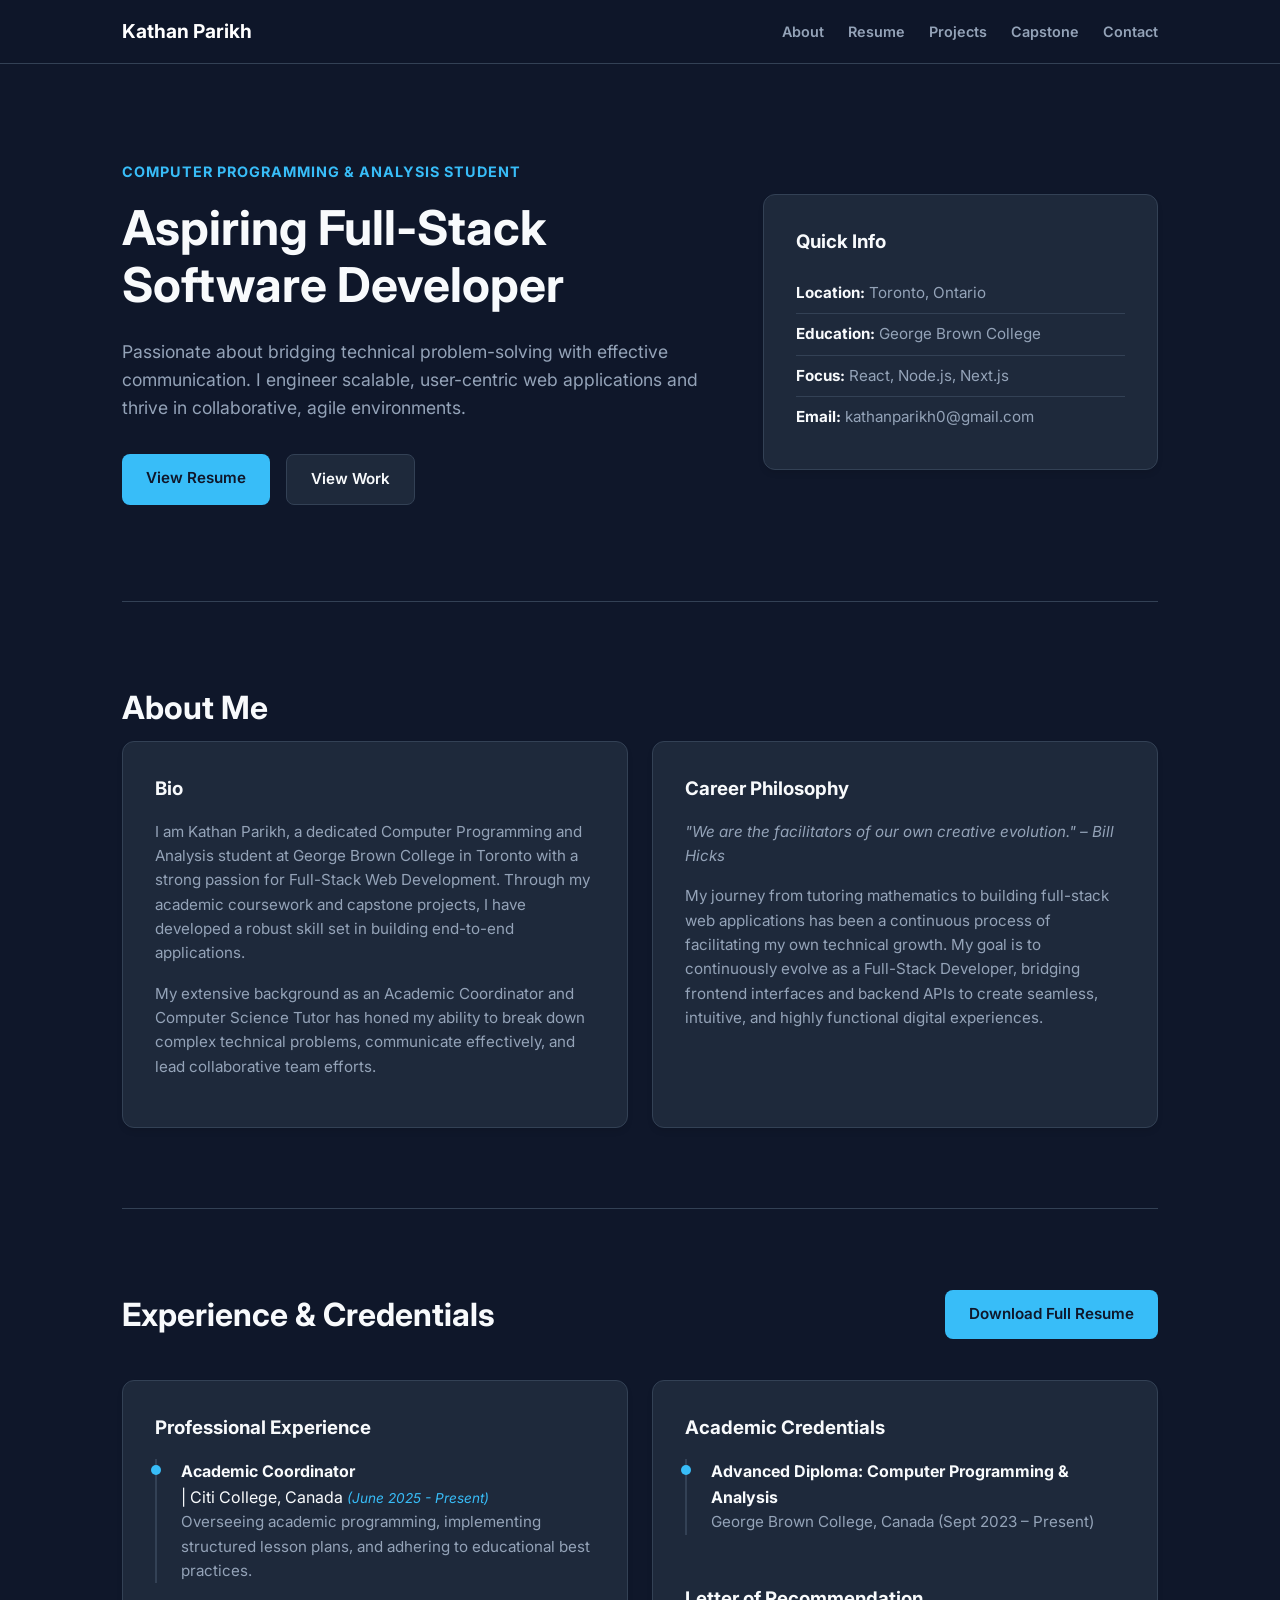
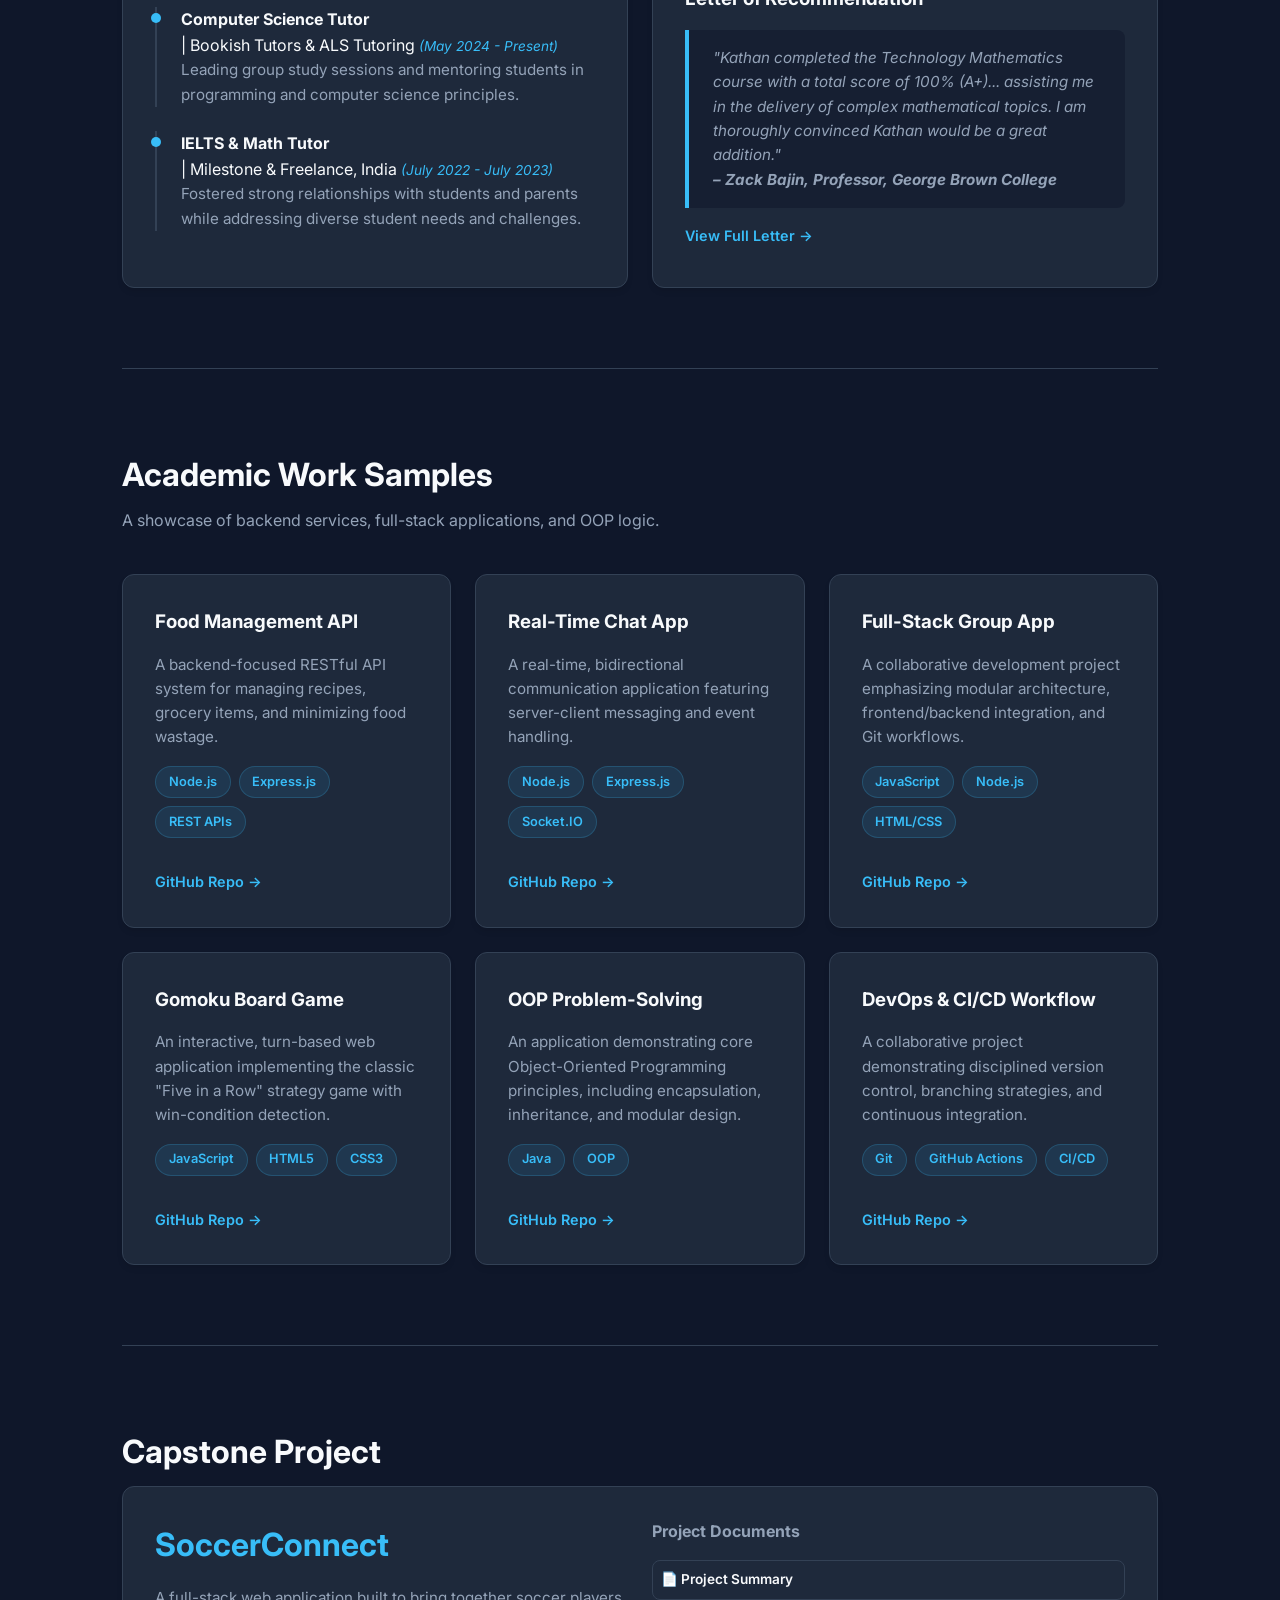
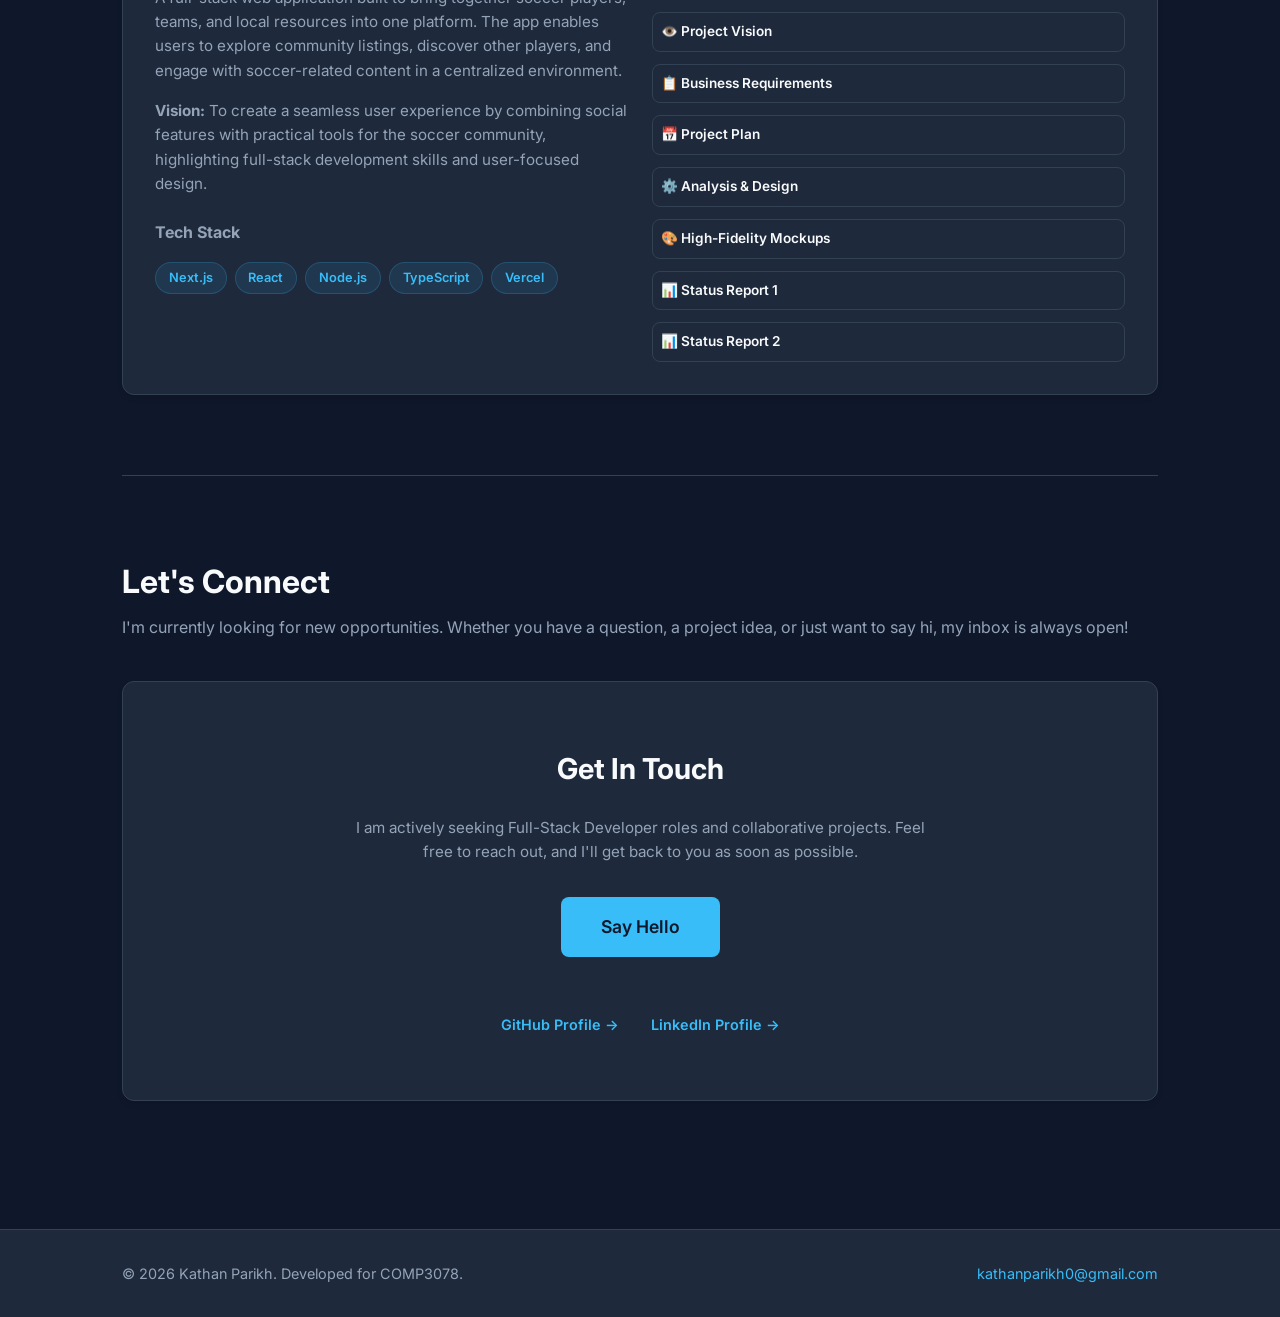
==== index.html @ 3c1ac28d "Added PDF capstone links, sticky header, and smooth scrolling" ====
<!DOCTYPE html>
<html lang="en">
<head>
    <meta charset="UTF-8">
    <meta name="viewport" content="width=device-width, initial-scale=1.0">
    <title>Kathan Parikh - Full-Stack Developer</title>
    <link href="https://fonts.googleapis.com/css2?family=Inter:wght@300;400;600;700&display=swap" rel="stylesheet">
    <link rel="stylesheet" href="style.css">
</head>
<body>

    <header class="navbar">
        <div class="container nav-container">
            <div class="logo"><a href="">Kathan Parikh</a></div>
            <nav>
                <ul class="nav-links">
                    <li><a href="#about">About</a></li>
                    <li><a href="#resume">Resume</a></li>
                    <li><a href="#projects">Projects</a></li>
                    <li><a href="#capstone">Capstone</a></li>
                    <li><a href="#contact">Contact</a></li>
                </ul>
            </nav>
        </div>
    </header>

    <main class="container">
        
        <section class="hero">
            <div class="hero-content">
                <h2 class="subtitle">Computer Programming & Analysis Student</h2>
                <h1 class="title">Aspiring Full-Stack<br>Software Developer</h1>
                <p class="hero-text">Passionate about bridging technical problem-solving with effective communication. I engineer scalable, user-centric web applications and thrive in collaborative, agile environments.</p>
                <div class="hero-buttons">
                    <a href="assets/Kathan_Parikh_Resume.pdf" target="_blank" class="btn btn-primary">View Resume</a>
                    <a href="#projects" class="btn btn-secondary">View Work</a>
                </div>
            </div>
            <div class="hero-stats card">
                <h3>Quick Info</h3>
                <ul>
                    <li><strong>Location:</strong> Toronto, Ontario</li>
                    <li><strong>Education:</strong> George Brown College</li>
                    <li><strong>Focus:</strong> React, Node.js, Next.js</li>
                    <li><strong>Email:</strong> kathanparikh0@gmail.com</li>
                </ul>
            </div>
        </section>

        <section id="about" class="section">
            <h2 class="section-title">About Me</h2>
            <div class="grid grid-2">
                <div class="card">
                    <h3>Bio</h3>
                    <p>I am Kathan Parikh, a dedicated Computer Programming and Analysis student at George Brown College in Toronto with a strong passion for Full-Stack Web Development. Through my academic coursework and capstone projects, I have developed a robust skill set in building end-to-end applications.</p>
                    <p>My extensive background as an Academic Coordinator and Computer Science Tutor has honed my ability to break down complex technical problems, communicate effectively, and lead collaborative team efforts.</p>
                </div>
                <div class="card">
                    <h3>Career Philosophy</h3>
                    <p><em>"We are the facilitators of our own creative evolution." – Bill Hicks</em></p>
                    <p>My journey from tutoring mathematics to building full-stack web applications has been a continuous process of facilitating my own technical growth. My goal is to continuously evolve as a Full-Stack Developer, bridging frontend interfaces and backend APIs to create seamless, intuitive, and highly functional digital experiences.</p>
                </div>
            </div>
        </section>

        <section id="resume" class="section">
            <div style="display: flex; justify-content: space-between; align-items: center; flex-wrap: wrap; gap: 1rem; margin-bottom: 2.5rem;">
                <div>
                    <h2 class="section-title" style="margin-bottom: 0;">Experience & Credentials</h2>
                </div>
                <a href="assets/Kathan_Parikh_Resume.pdf" target="_blank" class="btn btn-primary">Download Full Resume</a>
            </div>
            
            <div class="grid grid-2">
                <div class="card">
                    <h3>Professional Experience</h3>
                    <ul class="timeline">
                        <li>
                            <strong>Academic Coordinator</strong> | Citi College, Canada <em>(June 2025 - Present)</em>
                            <p>Overseeing academic programming, implementing structured lesson plans, and adhering to educational best practices.</p>
                        </li>
                        <li>
                            <strong>Computer Science Tutor</strong> | Bookish Tutors & ALS Tutoring <em>(May 2024 - Present)</em>
                            <p>Leading group study sessions and mentoring students in programming and computer science principles.</p>
                        </li>
                        <li>
                            <strong>IELTS & Math Tutor</strong> | Milestone & Freelance, India <em>(July 2022 - July 2023)</em>
                            <p>Fostered strong relationships with students and parents while addressing diverse student needs and challenges.</p>
                        </li>
                    </ul>
                </div>
                <div class="card">
                    <h3>Academic Credentials</h3>
                    <ul class="timeline">
                        <li>
                            <strong>Advanced Diploma: Computer Programming & Analysis</strong>
                            <p>George Brown College, Canada (Sept 2023 – Present)</p>
                        </li>
                    </ul>
                    <br>
                    <h3>Letter of Recommendation</h3>
                    <blockquote class="recommendation">
                        "Kathan completed the Technology Mathematics course with a total score of 100% (A+)... assisting me in the delivery of complex mathematical topics. I am thoroughly convinced Kathan would be a great addition."<br>
                        <strong>– Zack Bajin, Professor, George Brown College</strong>
                    </blockquote>
                    <a href="assets/Letter_of_Recommendation_Bajin.pdf" target="_blank" class="link-text">View Full Letter &rarr;</a>
                </div>
            </div>
        </section>

        <section id="projects" class="section">
            <h2 class="section-title">Academic Work Samples</h2>
            <p class="section-subtitle">A showcase of backend services, full-stack applications, and OOP logic.</p>
            
            <div class="grid grid-3">
                <div class="card project-card">
                    <h3>Food Management API</h3>
                    <p>A backend-focused RESTful API system for managing recipes, grocery items, and minimizing food wastage.</p>
                    <div class="tech-stack">
                        <span class="tech-pill">Node.js</span>
                        <span class="tech-pill">Express.js</span>
                        <span class="tech-pill">REST APIs</span>
                    </div>
                    <a href="https://github.com/Shadvengeror/comp3095" target="_blank" class="link-text">GitHub Repo &rarr;</a>
                </div>

                <div class="card project-card">
                    <h3>Real-Time Chat App</h3>
                    <p>A real-time, bidirectional communication application featuring server-client messaging and event handling.</p>
                    <div class="tech-stack">
                        <span class="tech-pill">Node.js</span>
                        <span class="tech-pill">Express.js</span>
                        <span class="tech-pill">Socket.IO</span>
                    </div>
                    <a href="https://github.com/Shadvengeror/101471907_lab_test1_chat_app" target="_blank" class="link-text">GitHub Repo &rarr;</a>
                </div>

                <div class="card project-card">
                    <h3>Full-Stack Group App</h3>
                    <p>A collaborative development project emphasizing modular architecture, frontend/backend integration, and Git workflows.</p>
                    <div class="tech-stack">
                        <span class="tech-pill">JavaScript</span>
                        <span class="tech-pill">Node.js</span>
                        <span class="tech-pill">HTML/CSS</span>
                    </div>
                    <a href="https://github.com/DistinctDynamo/COMP3074_groupproject" target="_blank" class="link-text">GitHub Repo &rarr;</a>
                </div>

                <div class="card project-card">
                    <h3>Gomoku Board Game</h3>
                    <p>An interactive, turn-based web application implementing the classic "Five in a Row" strategy game with win-condition detection.</p>
                    <div class="tech-stack">
                        <span class="tech-pill">JavaScript</span>
                        <span class="tech-pill">HTML5</span>
                        <span class="tech-pill">CSS3</span>
                    </div>
                    <a href="https://github.com/btran369/COMP2080_Gomoku" target="_blank" class="link-text">GitHub Repo &rarr;</a>
                </div>

                <div class="card project-card">
                    <h3>OOP Problem-Solving</h3>
                    <p>An application demonstrating core Object-Oriented Programming principles, including encapsulation, inheritance, and modular design.</p>
                    <div class="tech-stack">
                        <span class="tech-pill">Java</span>
                        <span class="tech-pill">OOP</span>
                    </div>
                    <a href="https://github.com/ArshiaMoradi2003/Comp2152_Project" target="_blank" class="link-text">GitHub Repo &rarr;</a>
                </div>

                <div class="card project-card">
                    <h3>DevOps & CI/CD Workflow</h3>
                    <p>A collaborative project demonstrating disciplined version control, branching strategies, and continuous integration.</p>
                    <div class="tech-stack">
                        <span class="tech-pill">Git</span>
                        <span class="tech-pill">GitHub Actions</span>
                        <span class="tech-pill">CI/CD</span>
                    </div>
                    <a href="https://github.com/DistinctDynamo/COMP3104_Group34_Assignment" target="_blank" class="link-text">GitHub Repo &rarr;</a>
                </div>
            </div>
        </section>

        <section id="capstone" class="section">
            <h2 class="section-title">Capstone Project</h2>
            <div class="card capstone-card">
                <div class="grid grid-2">
                    <div>
                        <h3 class="capstone-title">SoccerConnect</h3>
                        <p>A full-stack web application built to bring together soccer players, teams, and local resources into one platform. The app enables users to explore community listings, discover other players, and engage with soccer-related content in a centralized environment.</p>
                        <p><strong>Vision:</strong> To create a seamless user experience by combining social features with practical tools for the soccer community, highlighting full-stack development skills and user-focused design.</p>
                        
                        <h4 style="margin-top: 1.5rem; color: var(--text-muted);">Tech Stack</h4>
                        <div class="tech-stack">
                            <span class="tech-pill">Next.js</span>
                            <span class="tech-pill">React</span>
                            <span class="tech-pill">Node.js</span>
                            <span class="tech-pill">TypeScript</span>
                            <span class="tech-pill">Vercel</span>
                        </div>
                    </div>
                    <div>
                        <h4 style="color: var(--text-muted);">Project Documents</h4>
                        <ul class="doc-list">
                            <li><a href="assets/F25_T46_Project_Summary.pdf" target="_blank" class="btn btn-secondary doc-btn" style="font-size: 0.85rem; padding: 0.5rem;">📄 Project Summary</a></li>
                            <li><a href="assets/F25_T46_Project_Vision.pdf" target="_blank" class="btn btn-secondary doc-btn" style="font-size: 0.85rem; padding: 0.5rem;">👁️ Project Vision</a></li>
                            <li><a href="assets/F25_T46_High_Level_Requirements.pdf" target="_blank" class="btn btn-secondary doc-btn" style="font-size: 0.85rem; padding: 0.5rem;">📋 Business Requirements</a></li>
                            <li><a href="assets/W26_T46_Project_Plan.pdf" target="_blank" class="btn btn-secondary doc-btn" style="font-size: 0.85rem; padding: 0.5rem;">📅 Project Plan</a></li>
                            <li><a href="assets/Context_Diagram.pdf" target="_blank" class="btn btn-secondary doc-btn" style="font-size: 0.85rem; padding: 0.5rem;">⚙️ Analysis & Design</a></li>
                            <li><a href="assets/UI_Mockups.pdf" target="_blank" class="btn btn-secondary doc-btn" style="font-size: 0.85rem; padding: 0.5rem;">🎨 High-Fidelity Mockups</a></li>
                            <li><a href="assets/W26_T46_Status_Report_1.pdf" target="_blank" class="btn btn-secondary doc-btn" style="font-size: 0.85rem; padding: 0.5rem;">📊 Status Report 1</a></li>
                            <li><a href="assets/W26_T46_Status_Report_2.pdf" target="_blank" class="btn btn-secondary doc-btn" style="font-size: 0.85rem; padding: 0.5rem;">📊 Status Report 2</a></li>
                        </ul>
                    </div>
                </div>
            </div>
        </section>
        <section id="contact" class="section">
            <h2 class="section-title">Let's Connect</h2>
            <p class="section-subtitle">I'm currently looking for new opportunities. Whether you have a question, a project idea, or just want to say hi, my inbox is always open!</p>
            
            <div class="card" style="text-align: center; padding: 4rem 2rem;">
                <h3 style="font-size: 1.8rem; margin-bottom: 1.5rem; color: var(--text-primary);">Get In Touch</h3>
                <p style="margin-bottom: 2rem; max-width: 600px; margin-left: auto; margin-right: auto;">I am actively seeking Full-Stack Developer roles and collaborative projects. Feel free to reach out, and I'll get back to you as soon as possible.</p>
                
                <a href="mailto:kathanparikh0@gmail.com" class="btn btn-primary" style="font-size: 1.1rem; padding: 1rem 2.5rem;">Say Hello</a>
                
                <div style="margin-top: 2.5rem; display: flex; justify-content: center; gap: 2rem;">
                    <a href="https://github.com/Shadvengeror" target="_blank" class="link-text">GitHub Profile &rarr;</a>
                    <a href="https://www.linkedin.com/in/kathan-parikh-7a26a5268/?skipRedirect=true" target="_blank" class="link-text">LinkedIn Profile &rarr;</a>
                </div>
            </div>
        </section>

    </main>

    <footer>
        <div class="container footer-content">
            <p>&copy; 2026 Kathan Parikh. Developed for COMP3078.</p>
            <div class="footer-links">
                <a href="mailto:kathanparikh0@gmail.com">kathanparikh0@gmail.com</a>
            </div>
        </div>
    </footer>

</body>
</html>
---- style.css ----
/* --- CSS VARIABLES (Modern Dark Theme) --- */
:root {
    --bg-base: #0f172a;        /* Very dark slate */
    --bg-surface: #1e293b;     /* Slightly lighter card background */
    --bg-surface-hover: #334155;
    --text-primary: #f8fafc;   /* Off-white */
    --text-muted: #94a3b8;     /* Gray */
    --accent: #38bdf8;         /* Bright developer blue */
    --accent-hover: #0284c7;
    --border: #334155;
    --font-main: 'Inter', sans-serif;
}

html {
    scroll-behavior: smooth; /* This gives you the beautiful gliding animation! */
}

body {
    overflow-x: clip; /* 'clip' stops horizontal scroll WITHOUT breaking your sticky navbar! */
    width: 100%;
    margin: 0;
    padding: 0;
}
* {
    box-sizing: border-box;
}

.logo a {
  color: white;
  text-decoration: none; /* optional: removes underline */
}

/* --- RESET & BASE --- */
* {
    margin: 0;
    padding: 0;
    box-sizing: border-box;
}

body {
    font-family: var(--font-main);
    background-color: var(--bg-base);
    color: var(--text-primary);
    line-height: 1.6;
    -webkit-font-smoothing: antialiased;
}

a {
    color: var(--accent);
    text-decoration: none;
    transition: color 0.3s ease;
}

a:hover {
    color: var(--accent-hover);
}

.container {
    max-width: 1100px;
    margin: 0 auto;
    padding: 0 2rem;
}

/* --- NAVBAR --- */
.navbar {
    background-color: rgba(15, 23, 42, 0.9);
    backdrop-filter: blur(10px);
    position: sticky;
    top: 0;
    z-index: 1000;
    border-bottom: 1px solid var(--border);
    padding: 1rem 0;
}

.nav-container {
    display: flex;
    justify-content: space-between;
    align-items: center;
}

.logo {
    font-weight: 700;
    font-size: 1.2rem;
    color: var(--text-primary);
}

.nav-links {
    list-style: none;
    display: flex;
    gap: 1.5rem;
}

.nav-links a {
    color: var(--text-muted);
    font-size: 0.9rem;
    font-weight: 600;
}

.nav-links a:hover {
    color: var(--accent);
}

/* --- LAYOUT & UTILITIES --- */
.section {
    padding: 5rem 0;
    border-bottom: 1px solid var(--border);
}

.section:last-of-type {
    border-bottom: none;
}

.section-title {
    font-size: 2rem;
    font-weight: 700;
    margin-bottom: 0.5rem;
}

.section-subtitle {
    color: var(--text-muted);
    margin-bottom: 2.5rem;
    font-size: 1rem;
}

.grid {
    display: grid;
    gap: 1.5rem;
}

.grid-2 { grid-template-columns: 1fr 1fr; }
.grid-3 { grid-template-columns: repeat(auto-fit, minmax(300px, 1fr)); }

/* --- CARDS --- */
.card {
    background-color: var(--bg-surface);
    border: 1px solid var(--border);
    border-radius: 12px;
    padding: 2rem;
    box-shadow: 0 4px 6px -1px rgba(0, 0, 0, 0.1);
    transition: transform 0.2s ease, border-color 0.2s ease;
}

.card:hover {
    border-color: var(--bg-surface-hover);
}

.card h3 {
    margin-bottom: 1rem;
    color: var(--text-primary);
}

.card p {
    color: var(--text-muted);
    margin-bottom: 1rem;
    font-size: 0.95rem;
}

/* --- HERO SECTION --- */
.hero {
    display: grid;
    grid-template-columns: 3fr 2fr;
    gap: 3rem;
    align-items: center;
    padding: 6rem 0;
    border-bottom: 1px solid var(--border);
}

.subtitle {
    color: var(--accent);
    font-size: 0.9rem;
    text-transform: uppercase;
    letter-spacing: 1px;
    margin-bottom: 1rem;
}

.title {
    font-size: 3rem;
    line-height: 1.2;
    margin-bottom: 1.5rem;
    font-weight: 700;
}

.hero-text {
    color: var(--text-muted);
    font-size: 1.1rem;
    margin-bottom: 2rem;
}

.hero-buttons {
    display: flex;
    gap: 1rem;
}

.hero-stats ul {
    list-style: none;
}

.hero-stats li {
    font-size: 0.95rem;
    color: var(--text-muted);
    padding: 0.5rem 0;
    border-bottom: 1px solid var(--border);
}

.hero-stats li:last-child {
    border-bottom: none;
}

.hero-stats strong {
    color: var(--text-primary);
}

/* --- BUTTONS --- */
.btn {
    display: inline-block;
    padding: 0.75rem 1.5rem;
    border-radius: 8px;
    font-weight: 600;
    font-size: 0.95rem;
    transition: all 0.2s;
    text-align: center;
}

.btn-primary {
    background-color: var(--accent);
    color: #0f172a;
}

.btn-primary:hover {
    background-color: var(--accent-hover);
    color: #fff;
}

.btn-secondary {
    background-color: var(--bg-surface);
    color: var(--text-primary);
    border: 1px solid var(--border);
}

.btn-secondary:hover {
    background-color: var(--bg-surface-hover);
}

.link-text {
    font-weight: 600;
    font-size: 0.9rem;
    display: inline-block;
    margin-top: 1rem;
}

/* --- PILLS (Tech Stack) --- */
.tech-stack {
    display: flex;
    flex-wrap: wrap;
    gap: 0.5rem;
    margin: 1rem 0;
}

.tech-pill {
    background-color: rgba(56, 189, 248, 0.1);
    color: var(--accent);
    padding: 0.3rem 0.8rem;
    border-radius: 50px;
    font-size: 0.8rem;
    font-weight: 600;
    border: 1px solid rgba(56, 189, 248, 0.2);
}

/* --- TIMELINE & BLOCKQUOTES --- */
.timeline {
    list-style: none;
}

.timeline li {
    position: relative;
    padding-left: 1.5rem;
    margin-bottom: 1.5rem;
    border-left: 2px solid var(--border);
}

.timeline li::before {
    content: '';
    position: absolute;
    left: -6px;
    top: 6px;
    width: 10px;
    height: 10px;
    border-radius: 50%;
    background-color: var(--accent);
}

.timeline strong {
    display: block;
    color: var(--text-primary);
}

.timeline em {
    font-size: 0.85rem;
    color: var(--accent);
}

.recommendation {
    border-left: 4px solid var(--accent);
    padding: 1rem 1.5rem;
    background-color: rgba(15, 23, 42, 0.5);
    border-radius: 0 8px 8px 0;
    font-style: italic;
    color: var(--text-muted);
    font-size: 0.95rem;
}

/* --- CAPSTONE SPECIAL --- */
.capstone-title {
    font-size: 2rem;
    color: var(--accent) !important;
}

.doc-list {
    list-style: none;
    display: flex;
    flex-direction: column;
    gap: 0.75rem;
    margin-top: 1rem;
}

.doc-btn {
    width: 100%;
    text-align: left;
}

/* --- FOOTER --- */
footer {
    background-color: var(--bg-surface);
    padding: 2rem 0;
    border-top: 1px solid var(--border);
    margin-top: 3rem;
}

.footer-content {
    display: flex;
    justify-content: space-between;
    align-items: center;
    color: var(--text-muted);
    font-size: 0.9rem;
}

/* --- RESPONSIVE DESIGN --- */
@media (max-width: 768px) {
    .grid-2, .hero {
        grid-template-columns: 1fr;
    }
    
    .hero {
        padding: 4rem 0;
        gap: 2rem;
    }
    
    .title {
        font-size: 2.5rem;
    }
    
    .nav-links {
        display: none; /* Simplifies mobile for now */
    }
}
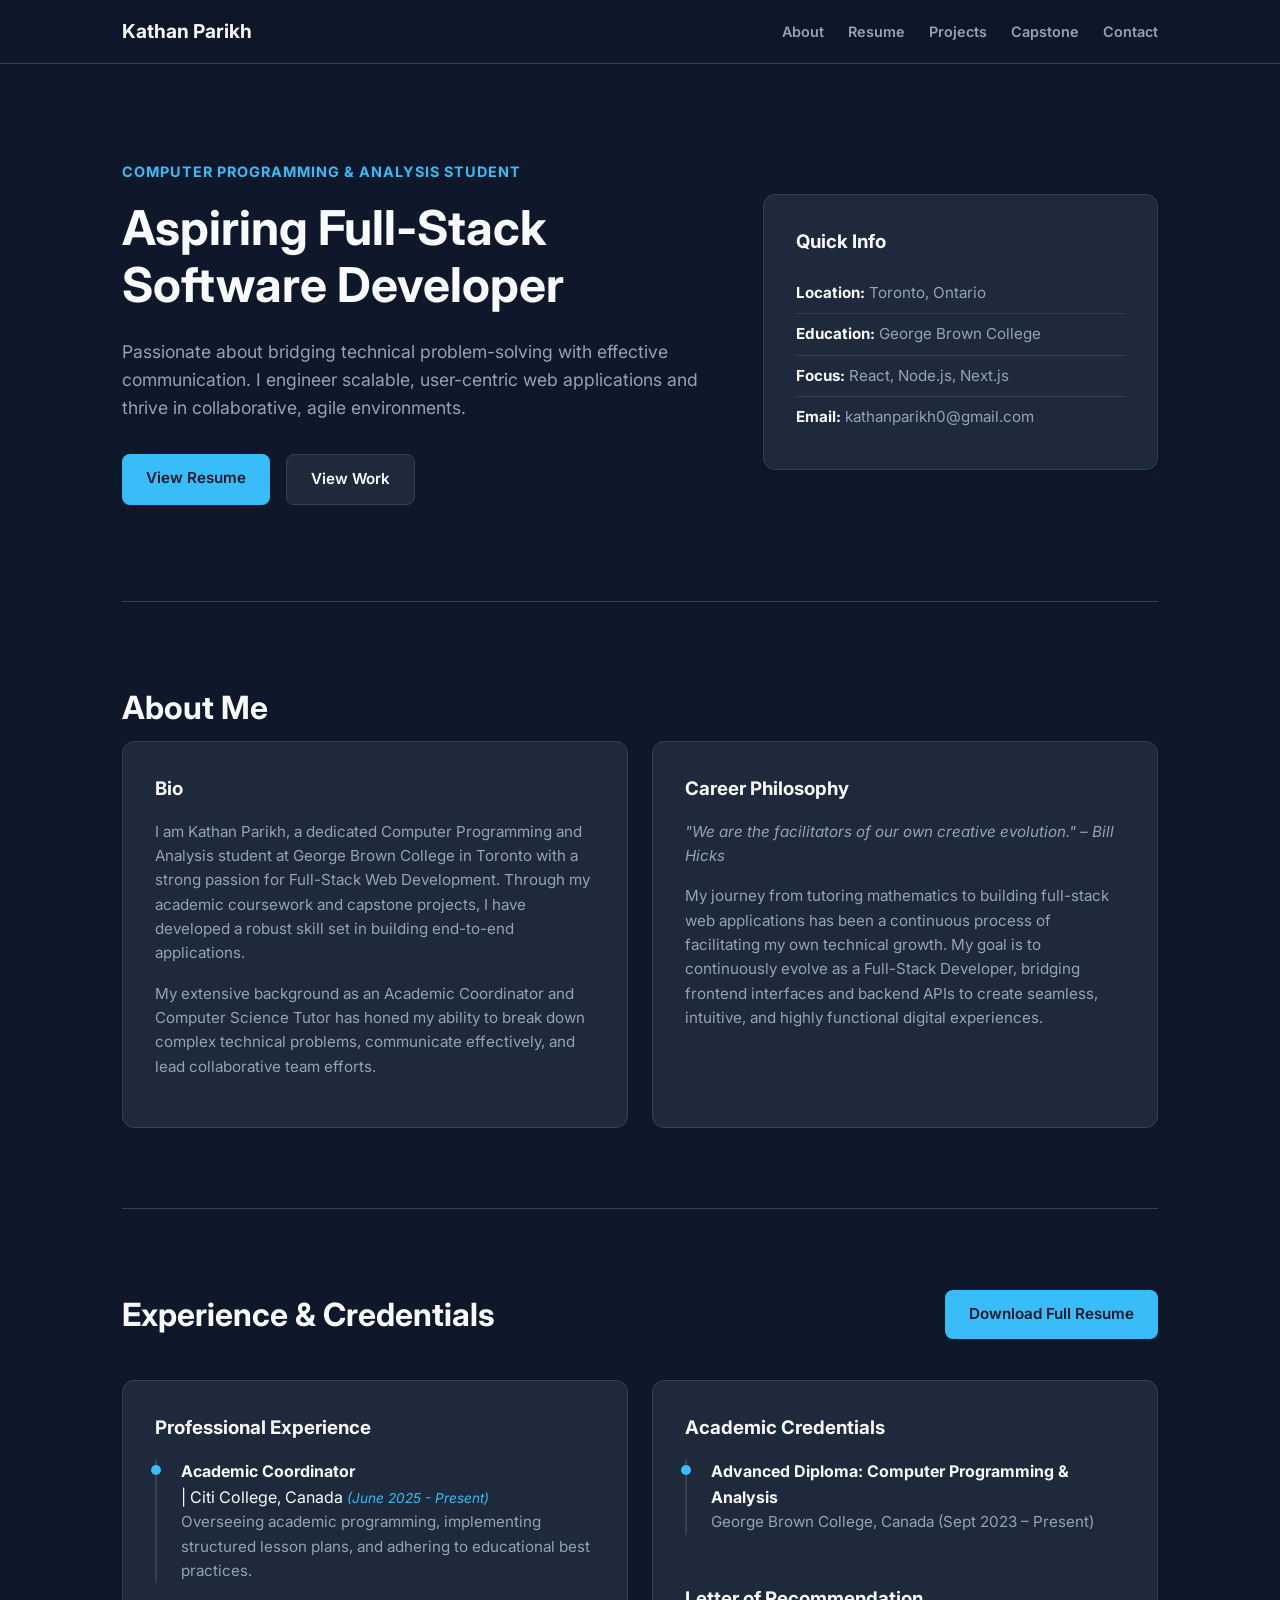
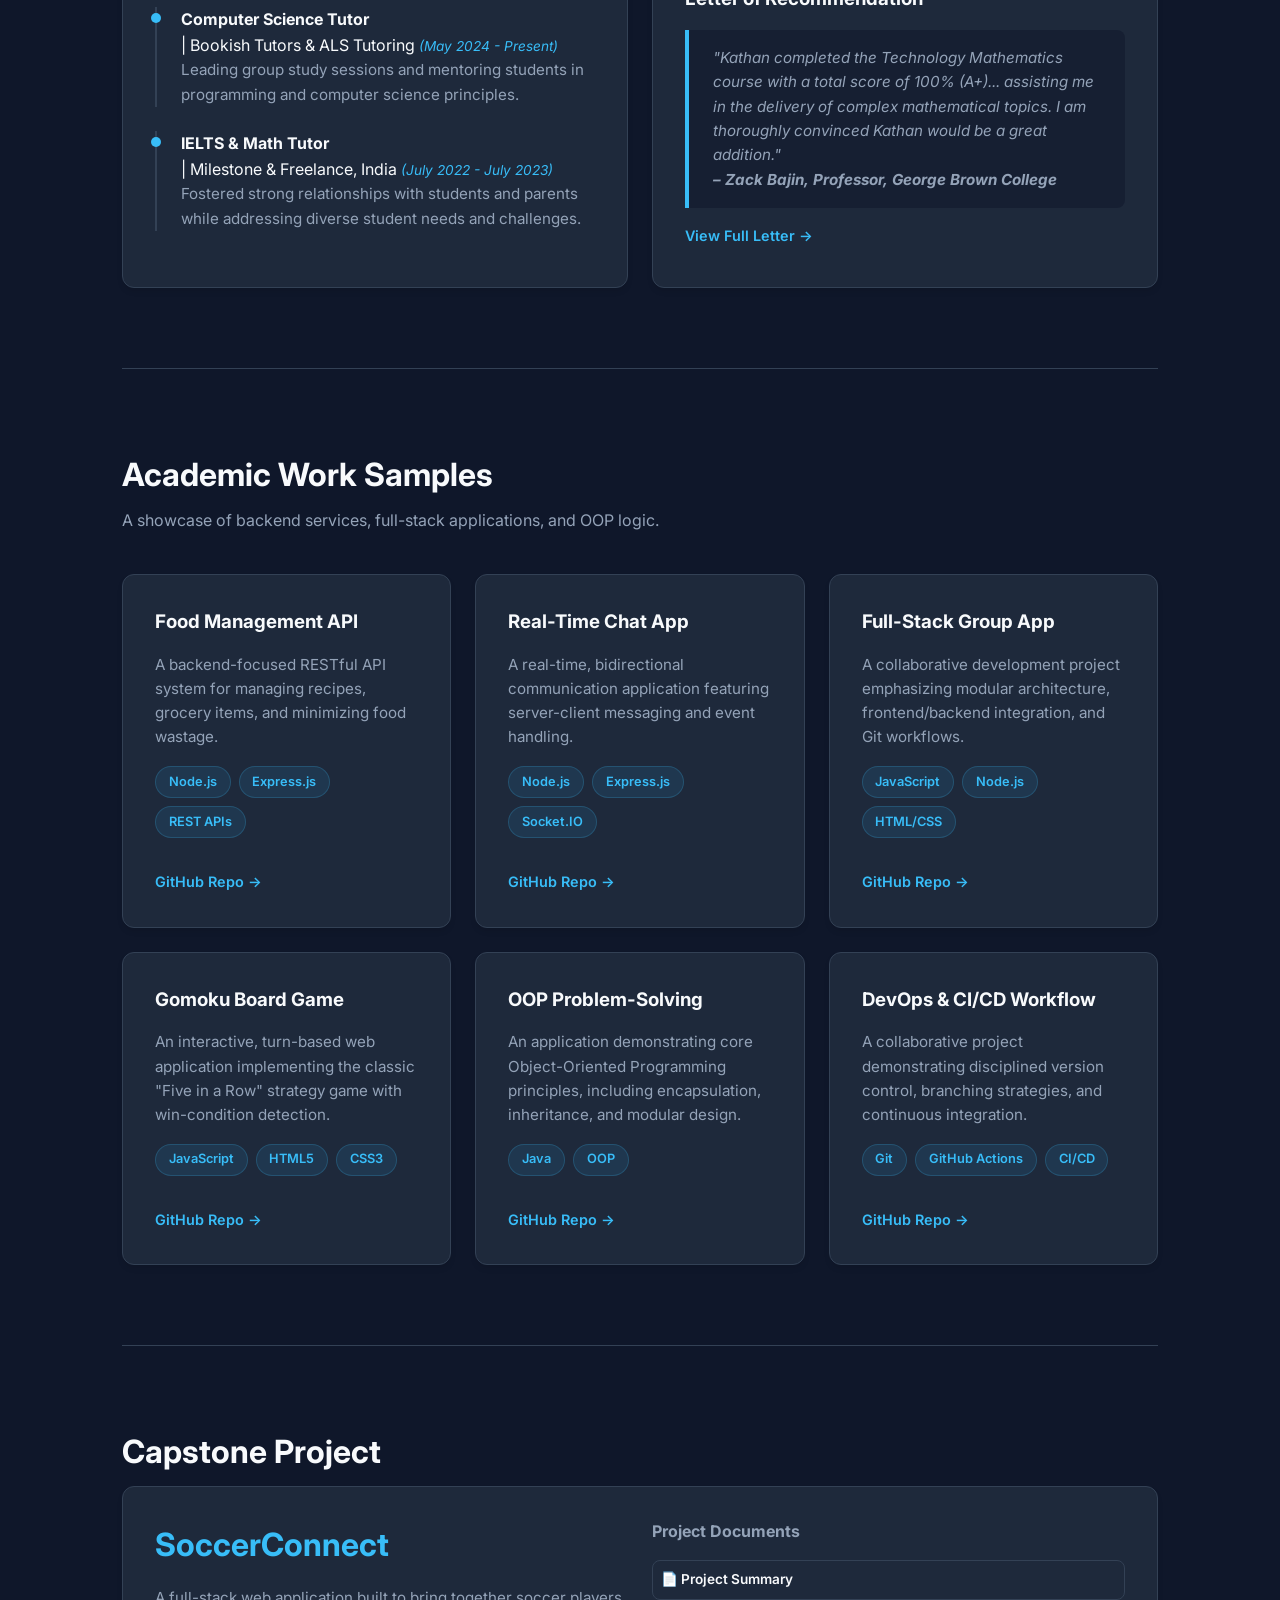
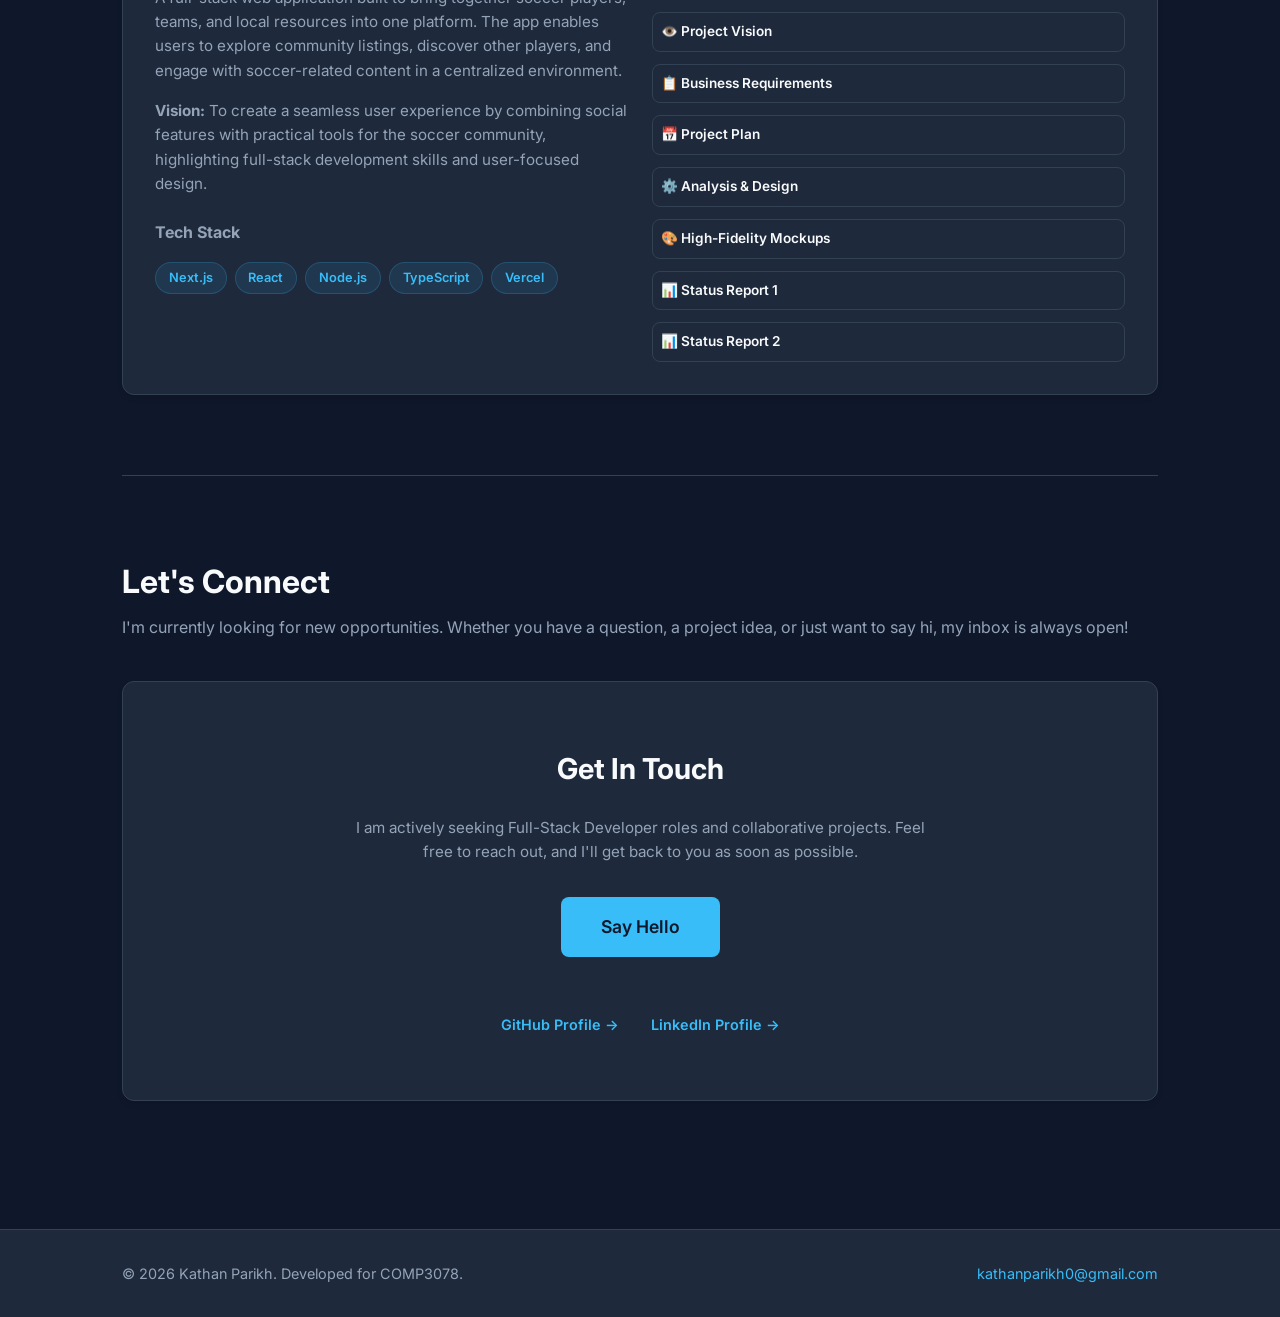
==== commit 8e1478e5: "Update index.html" ====
--- a/index.html
+++ b/index.html
@@ -185,7 +185,7 @@
             <div class="card capstone-card">
                 <div class="grid grid-2">
                     <div>
-                        <h3 class="capstone-title">SoccerConnect</h3>
+                        <h3 class="capstone-title"><a href="https://soccer-connect.vercel.app/" target="_blank">SoccerConnect</a></h3>
                         <p>A full-stack web application built to bring together soccer players, teams, and local resources into one platform. The app enables users to explore community listings, discover other players, and engage with soccer-related content in a centralized environment.</p>
                         <p><strong>Vision:</strong> To create a seamless user experience by combining social features with practical tools for the soccer community, highlighting full-stack development skills and user-focused design.</p>
                         
@@ -243,4 +243,4 @@
     </footer>
 
 </body>
-</html>+</html>
--- a/style.css
+++ b/style.css
@@ -25,9 +25,13 @@
     box-sizing: border-box;
 }
 
-.logo a {
-  color: white;
-  text-decoration: none; /* optional: removes underline */
+.navbar .logo a {
+    color: var(--text-primary); /* Uses your nice off-white theme variable */
+    text-decoration: none;
+}
+
+.navbar .logo a:hover {
+    color: var(--text-muted); /* Optional: Gives it a subtle color change when hovered */
 }
 
 /* --- RESET & BASE --- */
@@ -362,4 +366,4 @@
     .nav-links {
         display: none; /* Simplifies mobile for now */
     }
-}+}
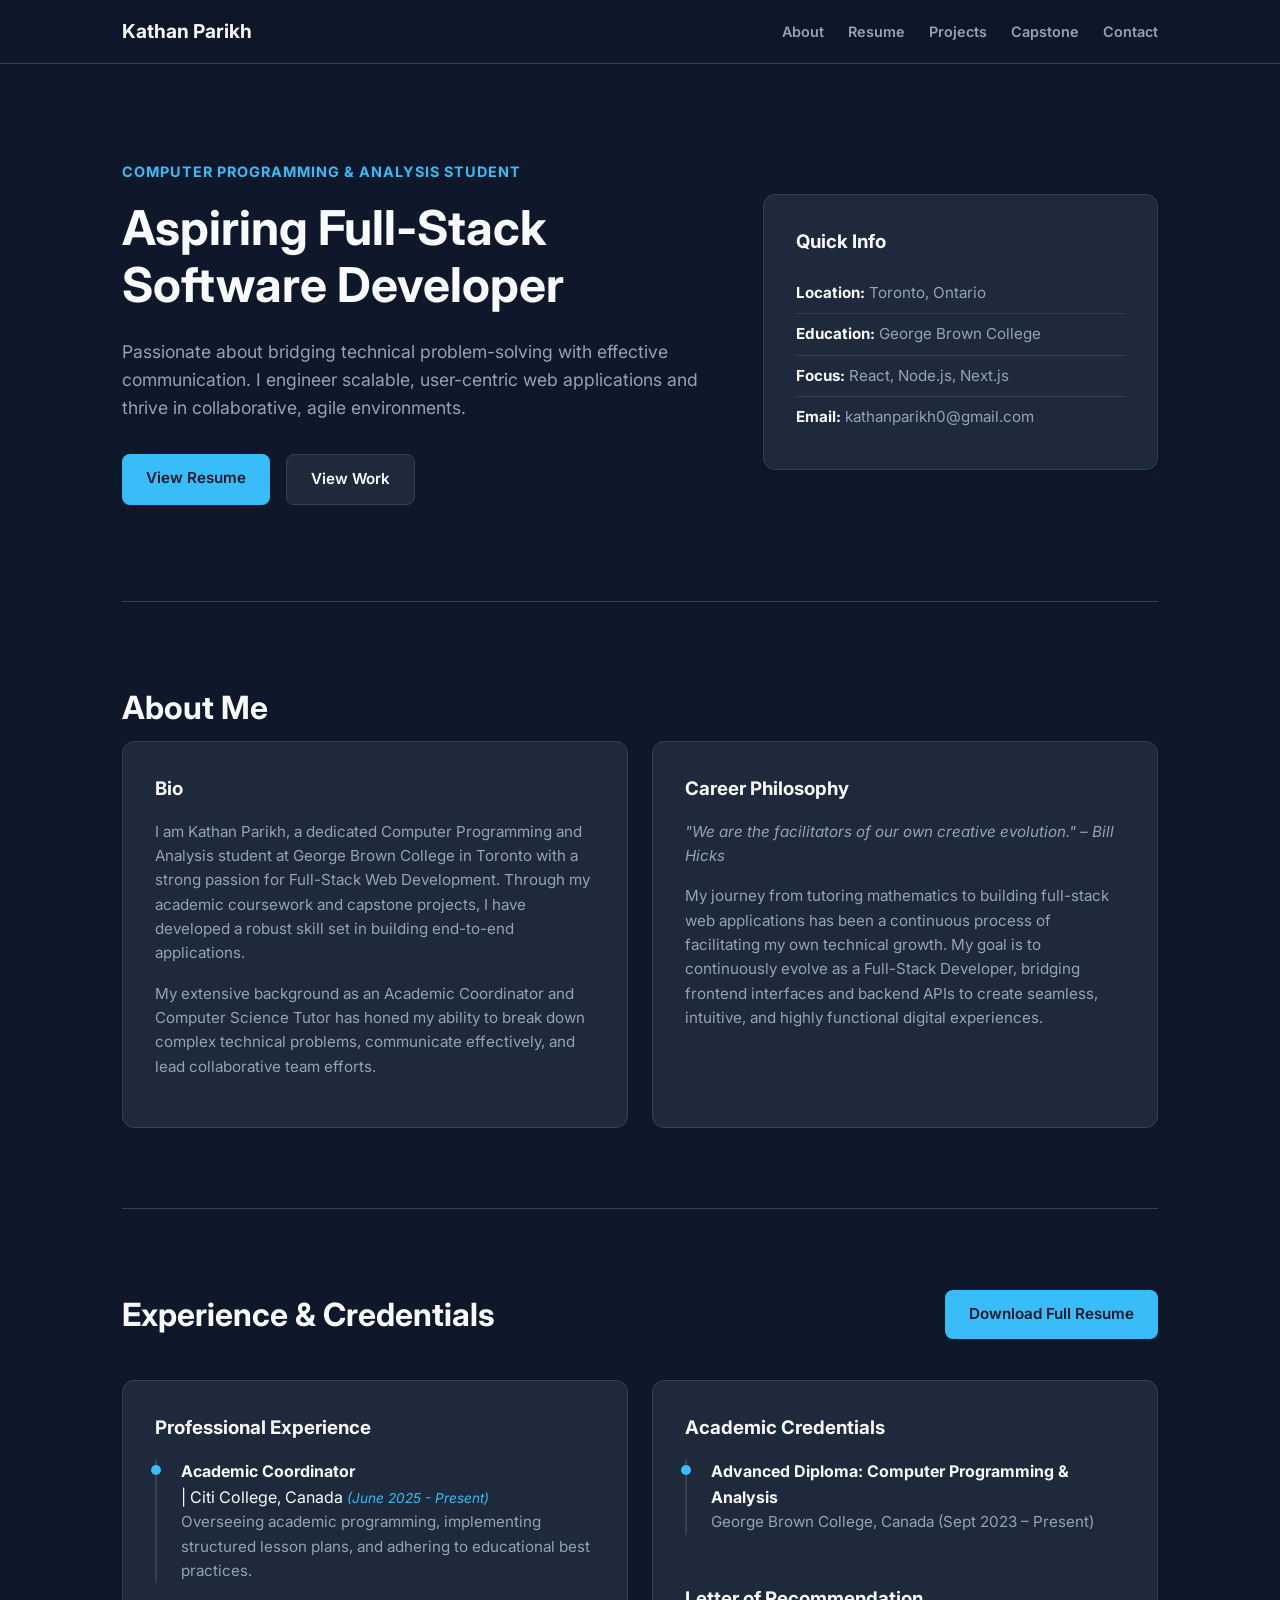
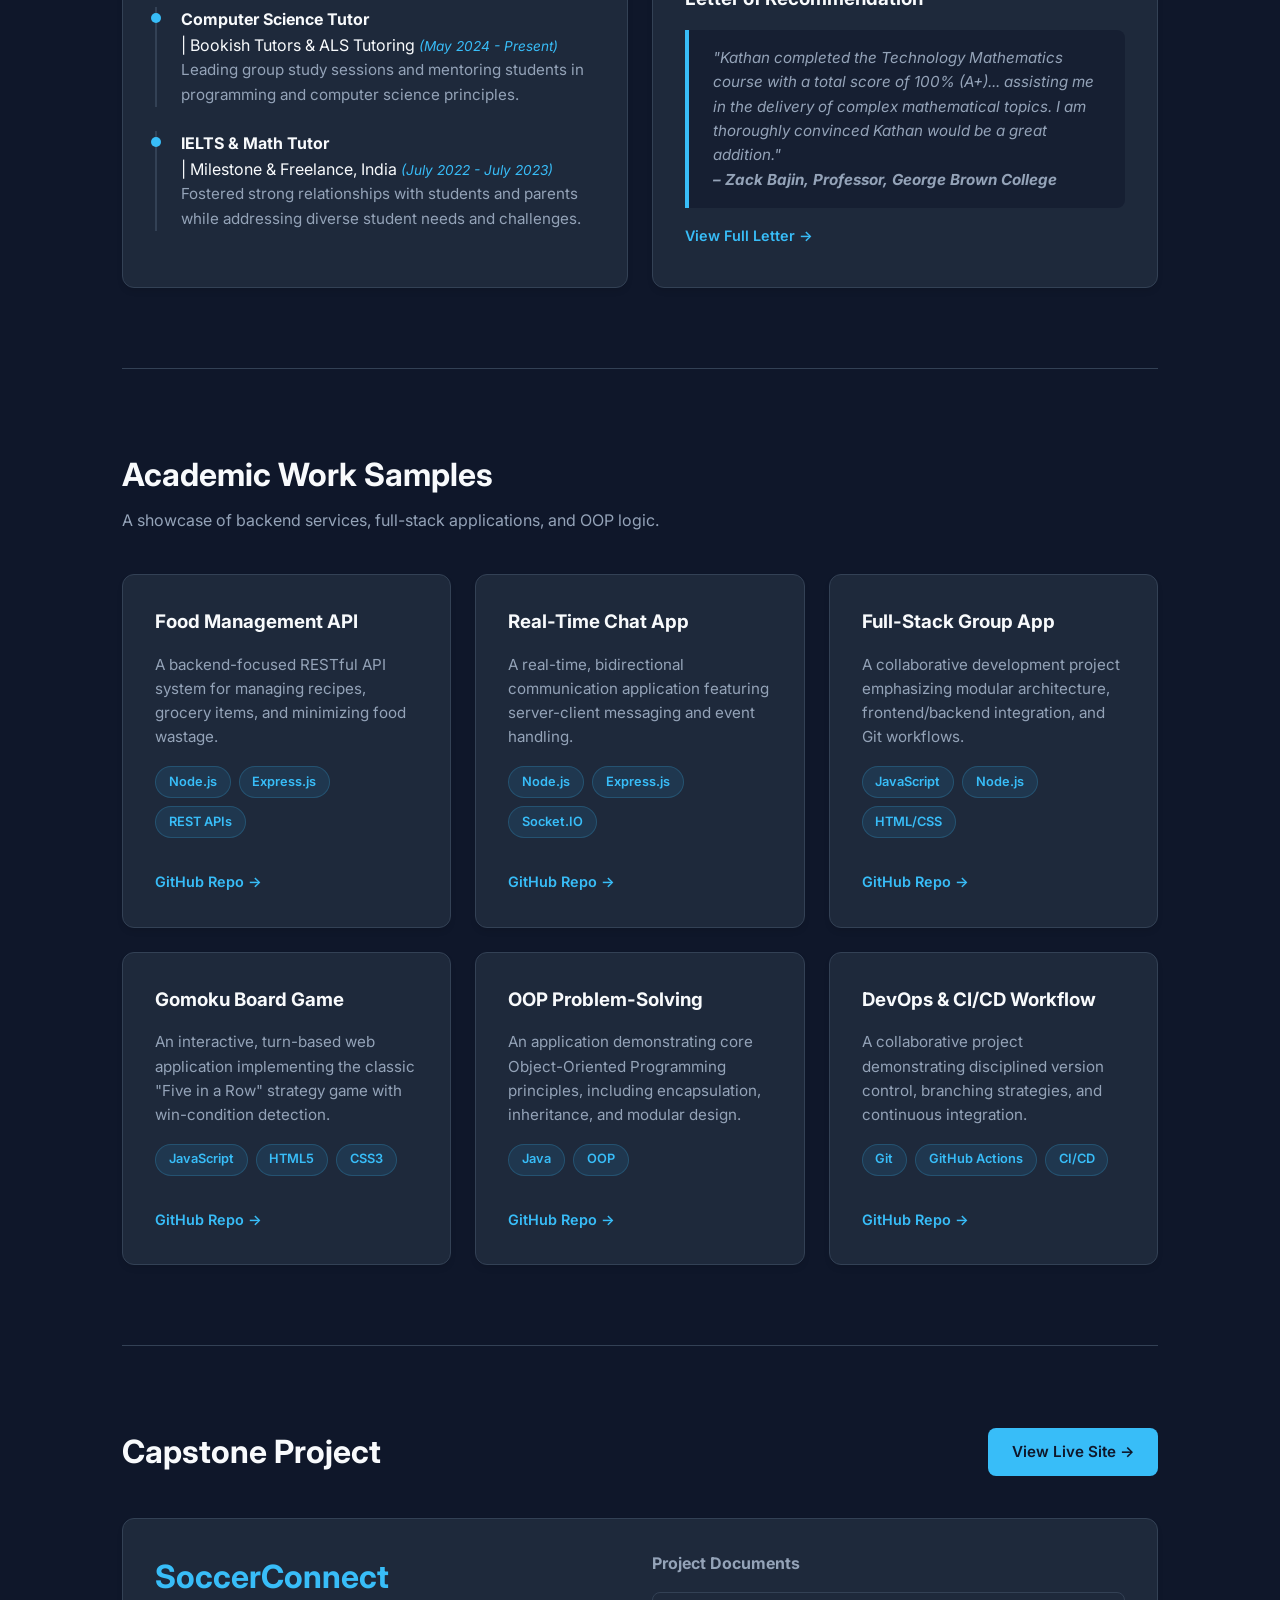
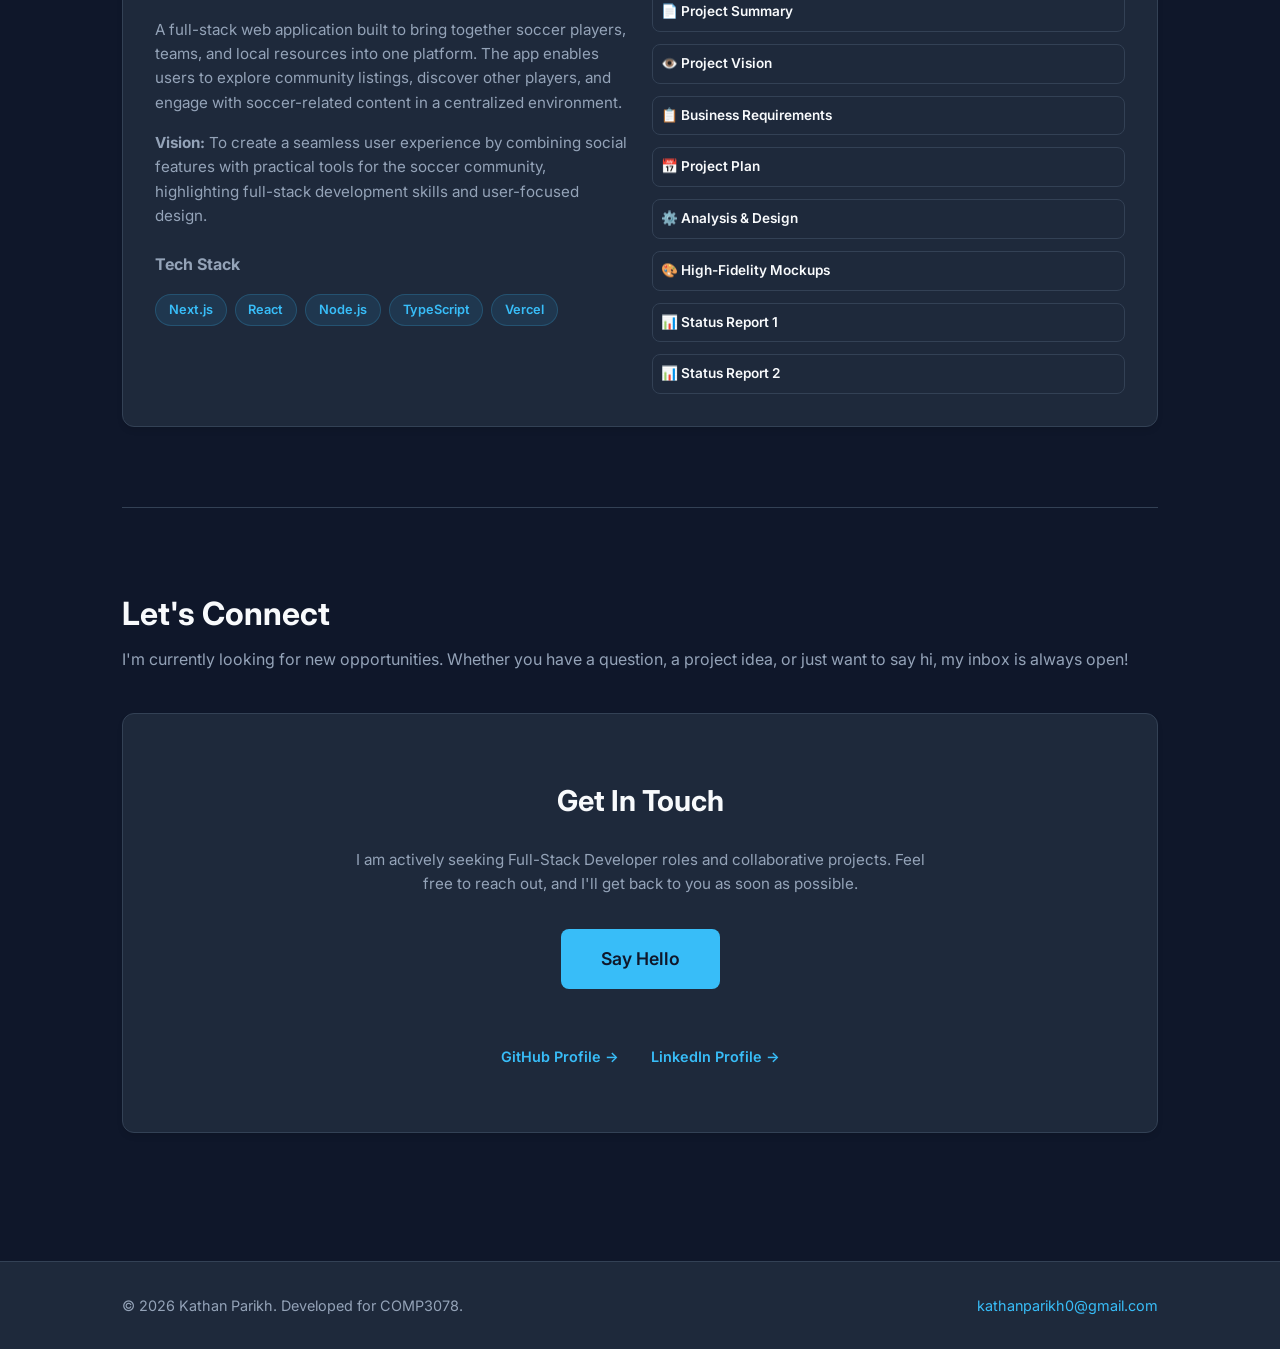
==== commit 2f9aca2e: "Added link to the capstone project" ====
--- a/index.html
+++ b/index.html
@@ -5,7 +5,7 @@
     <meta name="viewport" content="width=device-width, initial-scale=1.0">
     <title>Kathan Parikh - Full-Stack Developer</title>
     <link href="https://fonts.googleapis.com/css2?family=Inter:wght@300;400;600;700&display=swap" rel="stylesheet">
-    <link rel="stylesheet" href="style.css">
+    <link rel="stylesheet" href="style.css?v=3">
 </head>
 <body>
 
@@ -181,7 +181,12 @@
         </section>
 
         <section id="capstone" class="section">
-            <h2 class="section-title">Capstone Project</h2>
+            <div style="display: flex; justify-content: space-between; align-items: center; flex-wrap: wrap; gap: 1rem; margin-bottom: 2.5rem;">
+                <div>
+                    <h2 class="section-title" style="margin-bottom: 0;">Capstone Project</h2>
+                </div>
+                <a href="https://soccer-connect.vercel.app/" target="_blank" class="btn btn-primary">View Live Site &rarr;</a>
+            </div>
             <div class="card capstone-card">
                 <div class="grid grid-2">
                     <div>
--- a/style.css
+++ b/style.css
@@ -145,7 +145,9 @@
 }
 
 .card:hover {
-    border-color: var(--bg-surface-hover);
+    border-color: var(--accent); /* Changes the border to your bright developer blue */
+    transform: translateY(-5px); /* Makes the card "lift" up slightly */
+    box-shadow: 0 10px 20px rgba(0, 0, 0, 0.4); /* Deepens the shadow underneath */
 }
 
 .card h3 {
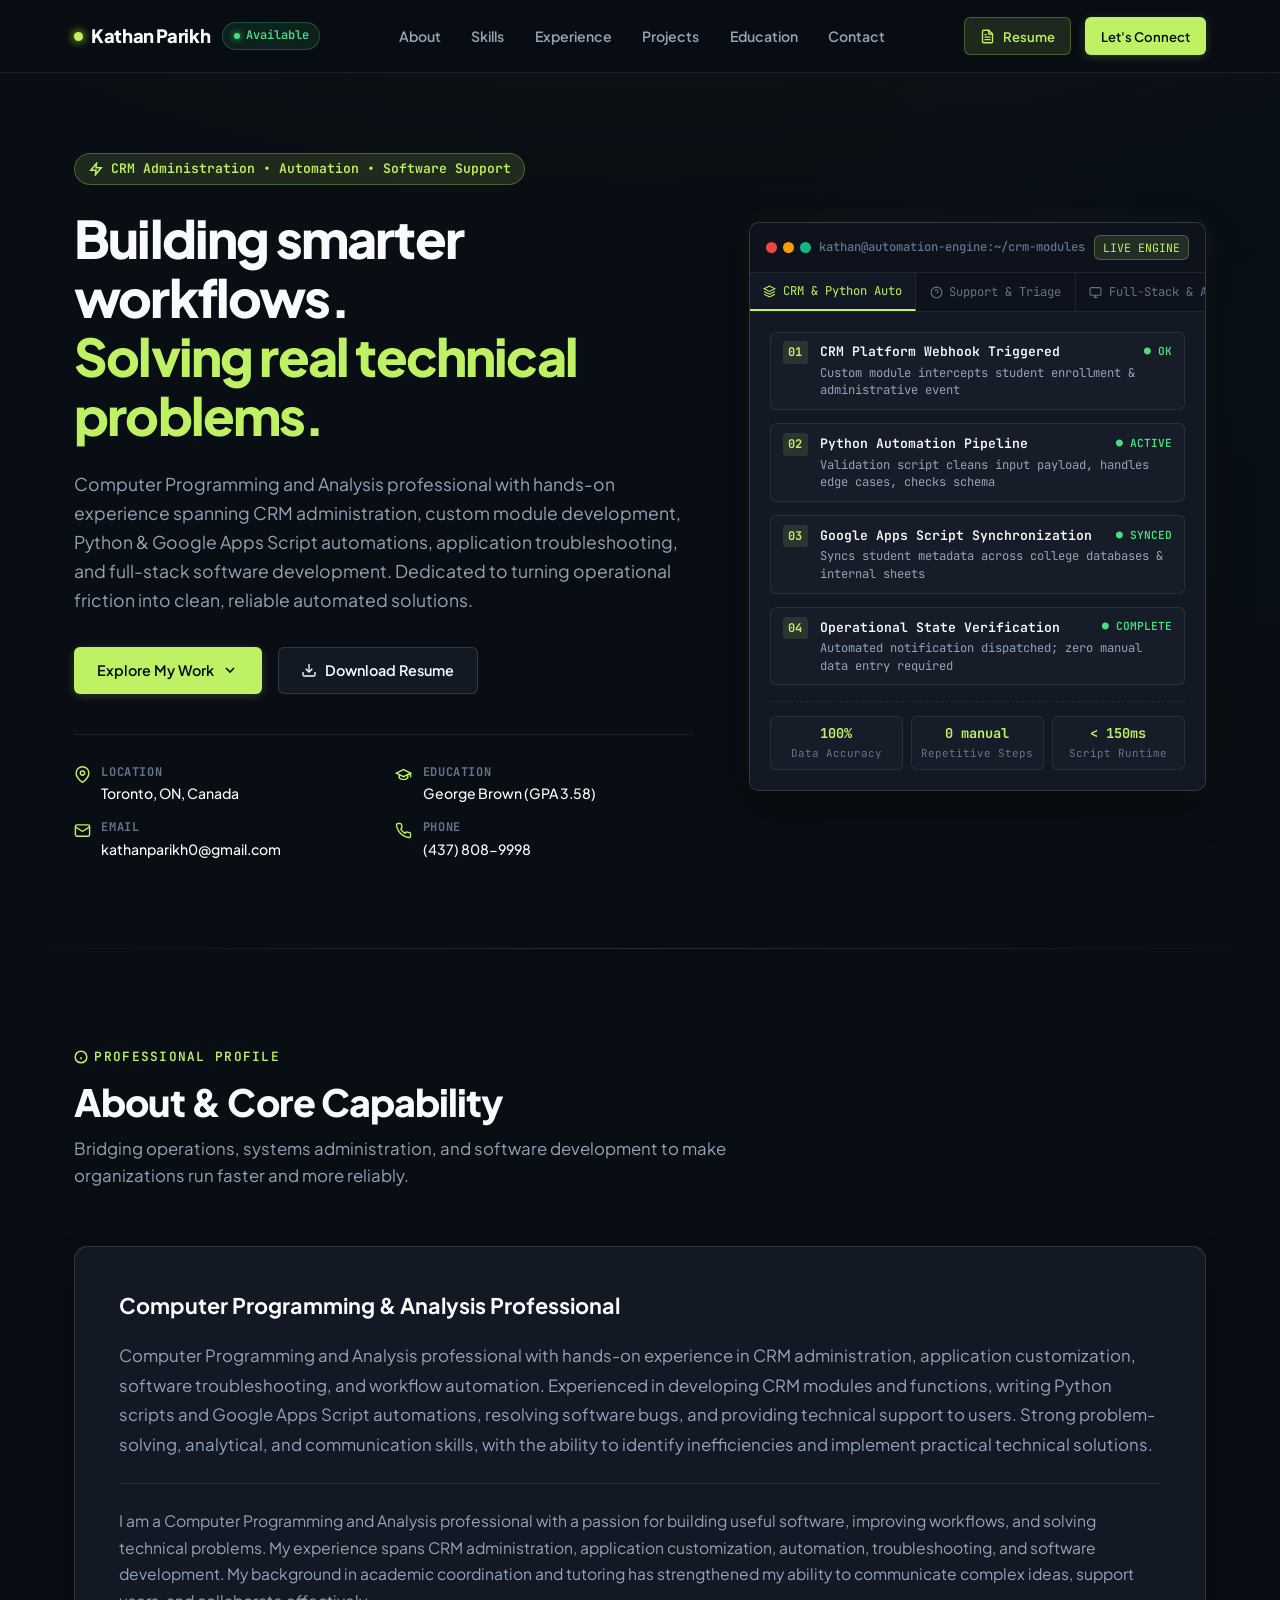
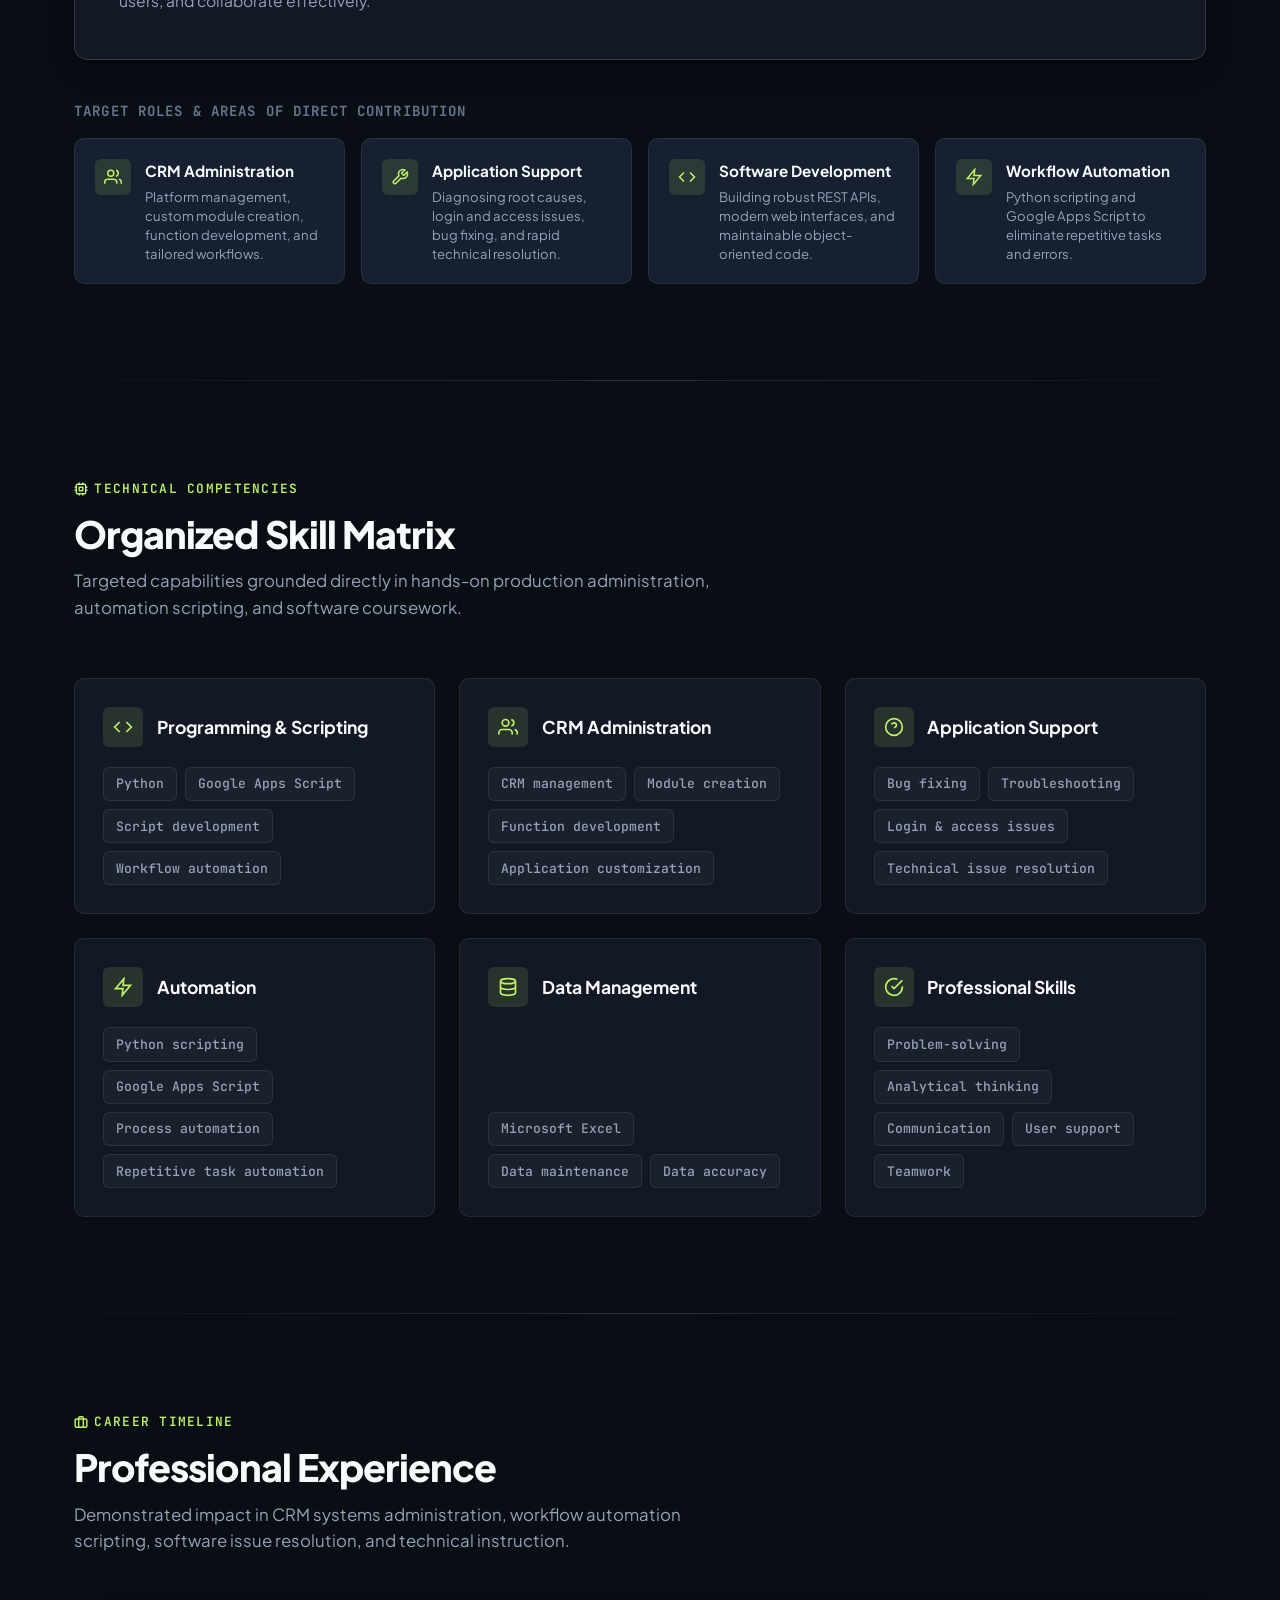
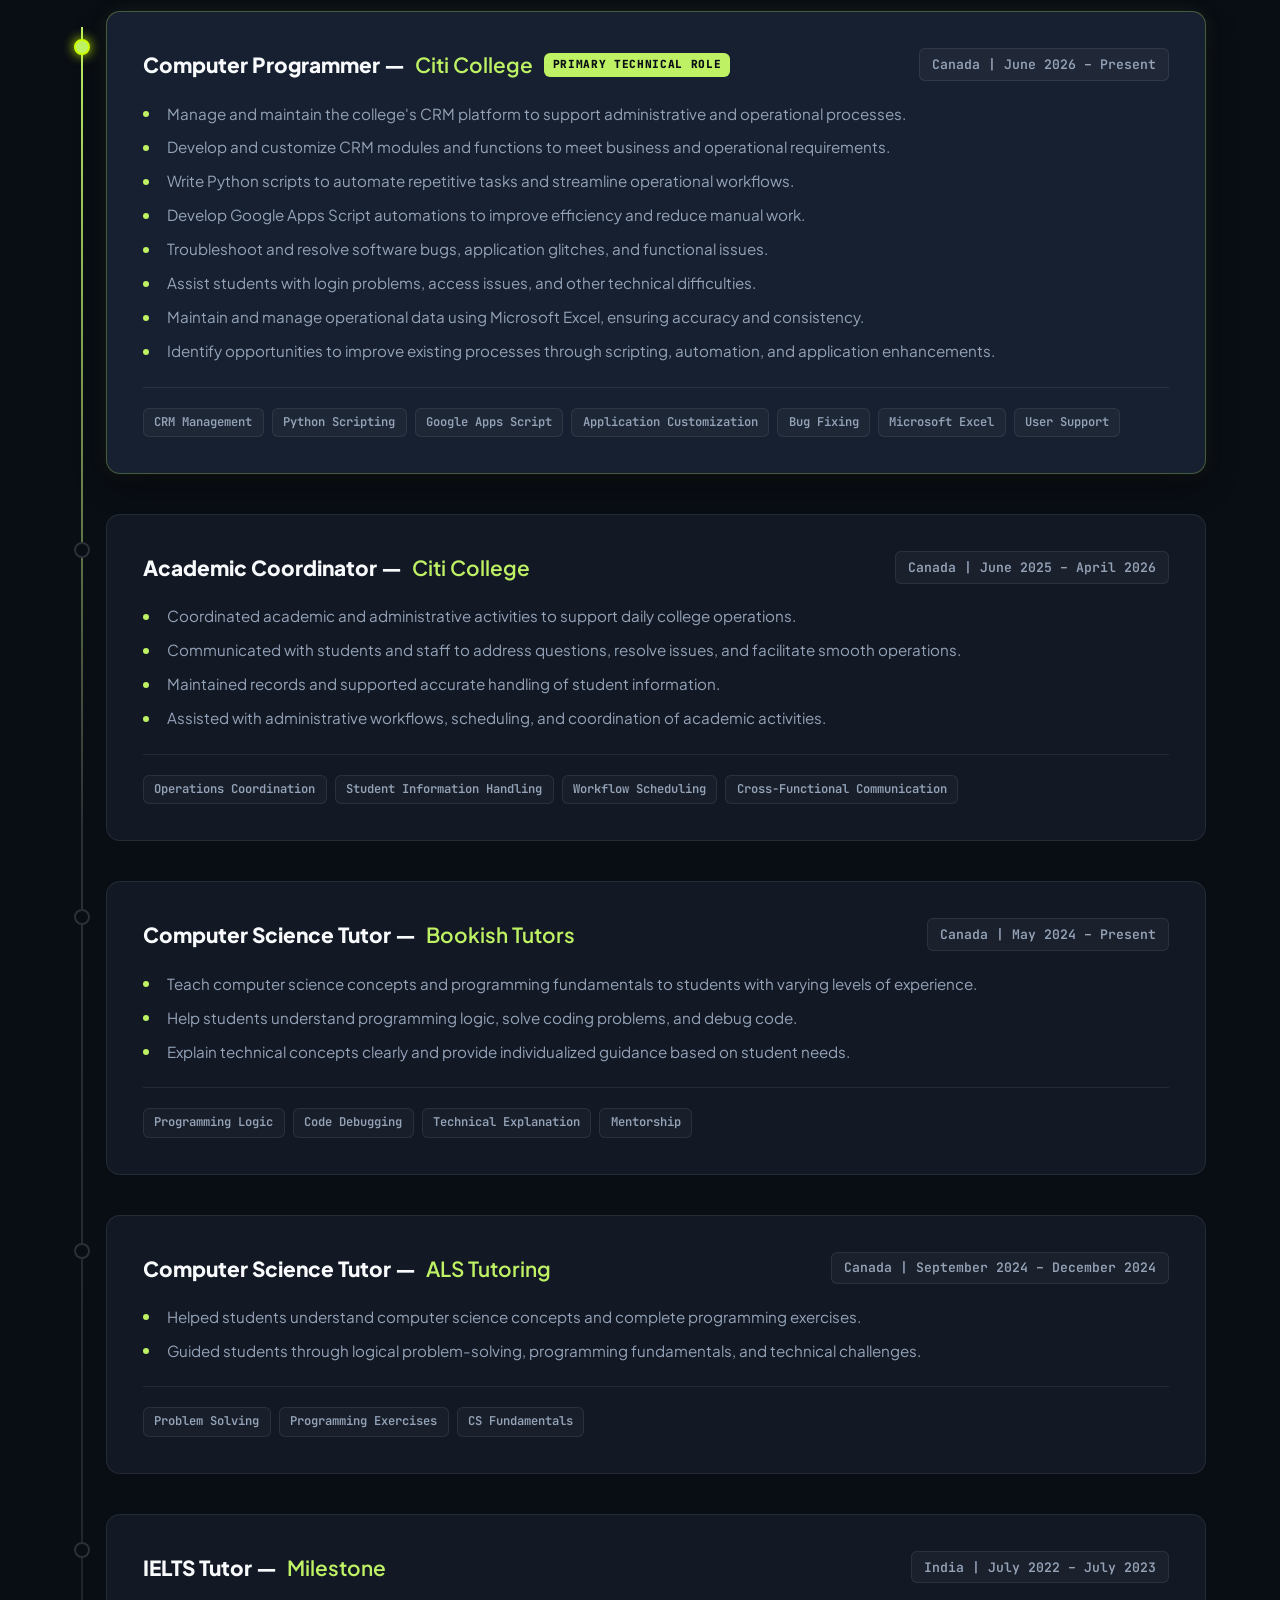
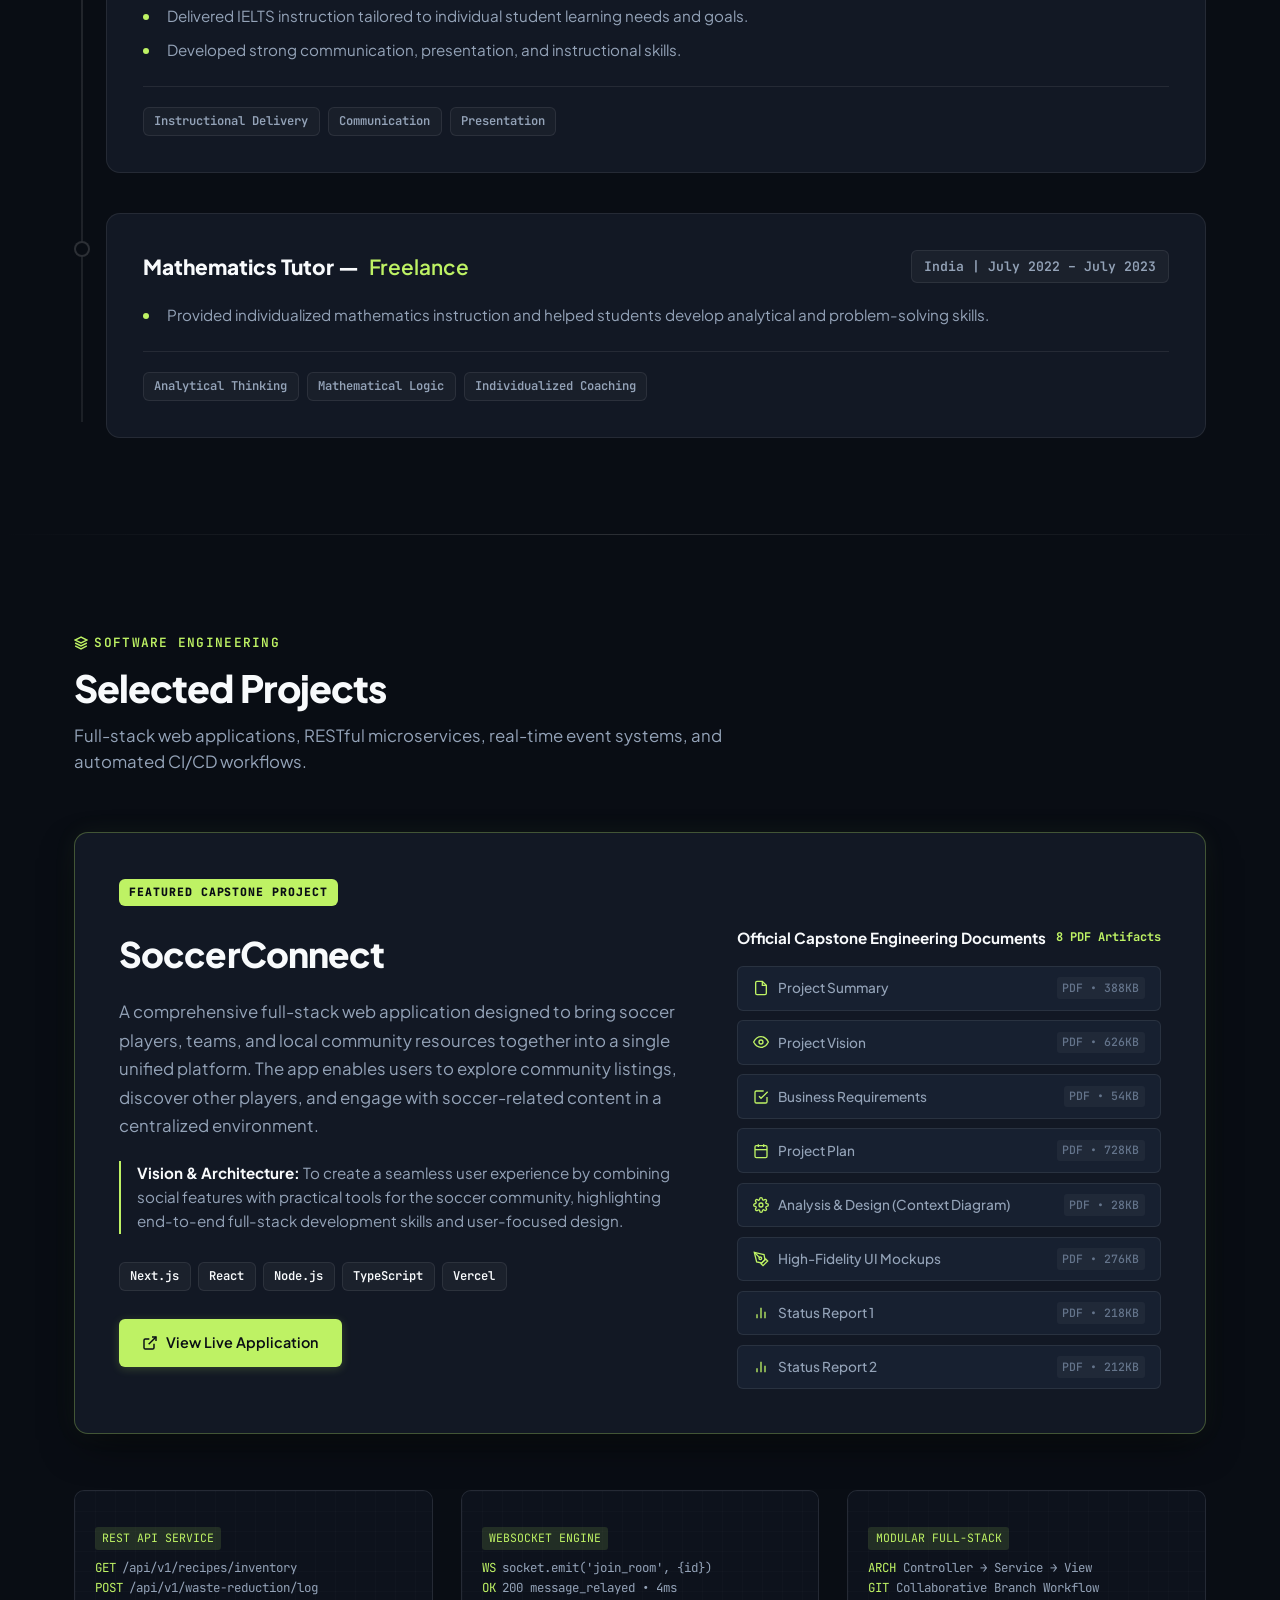
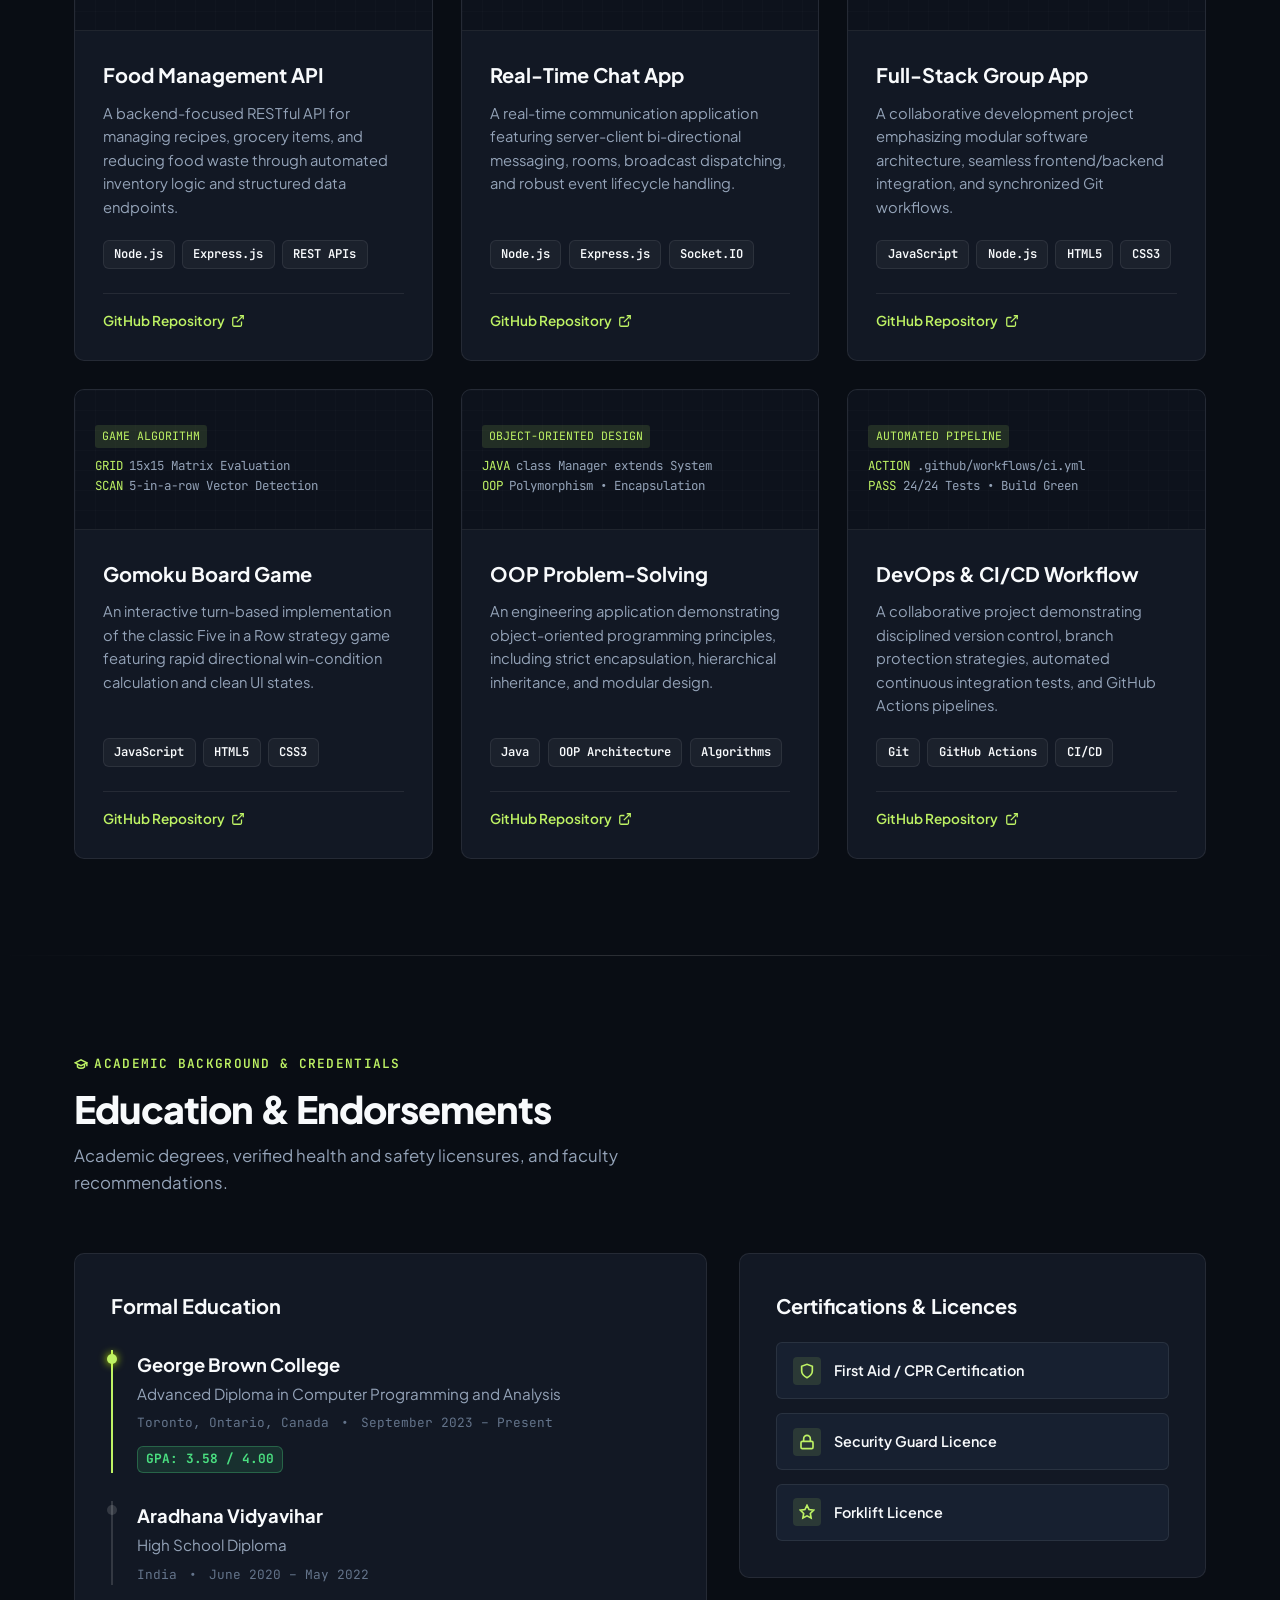
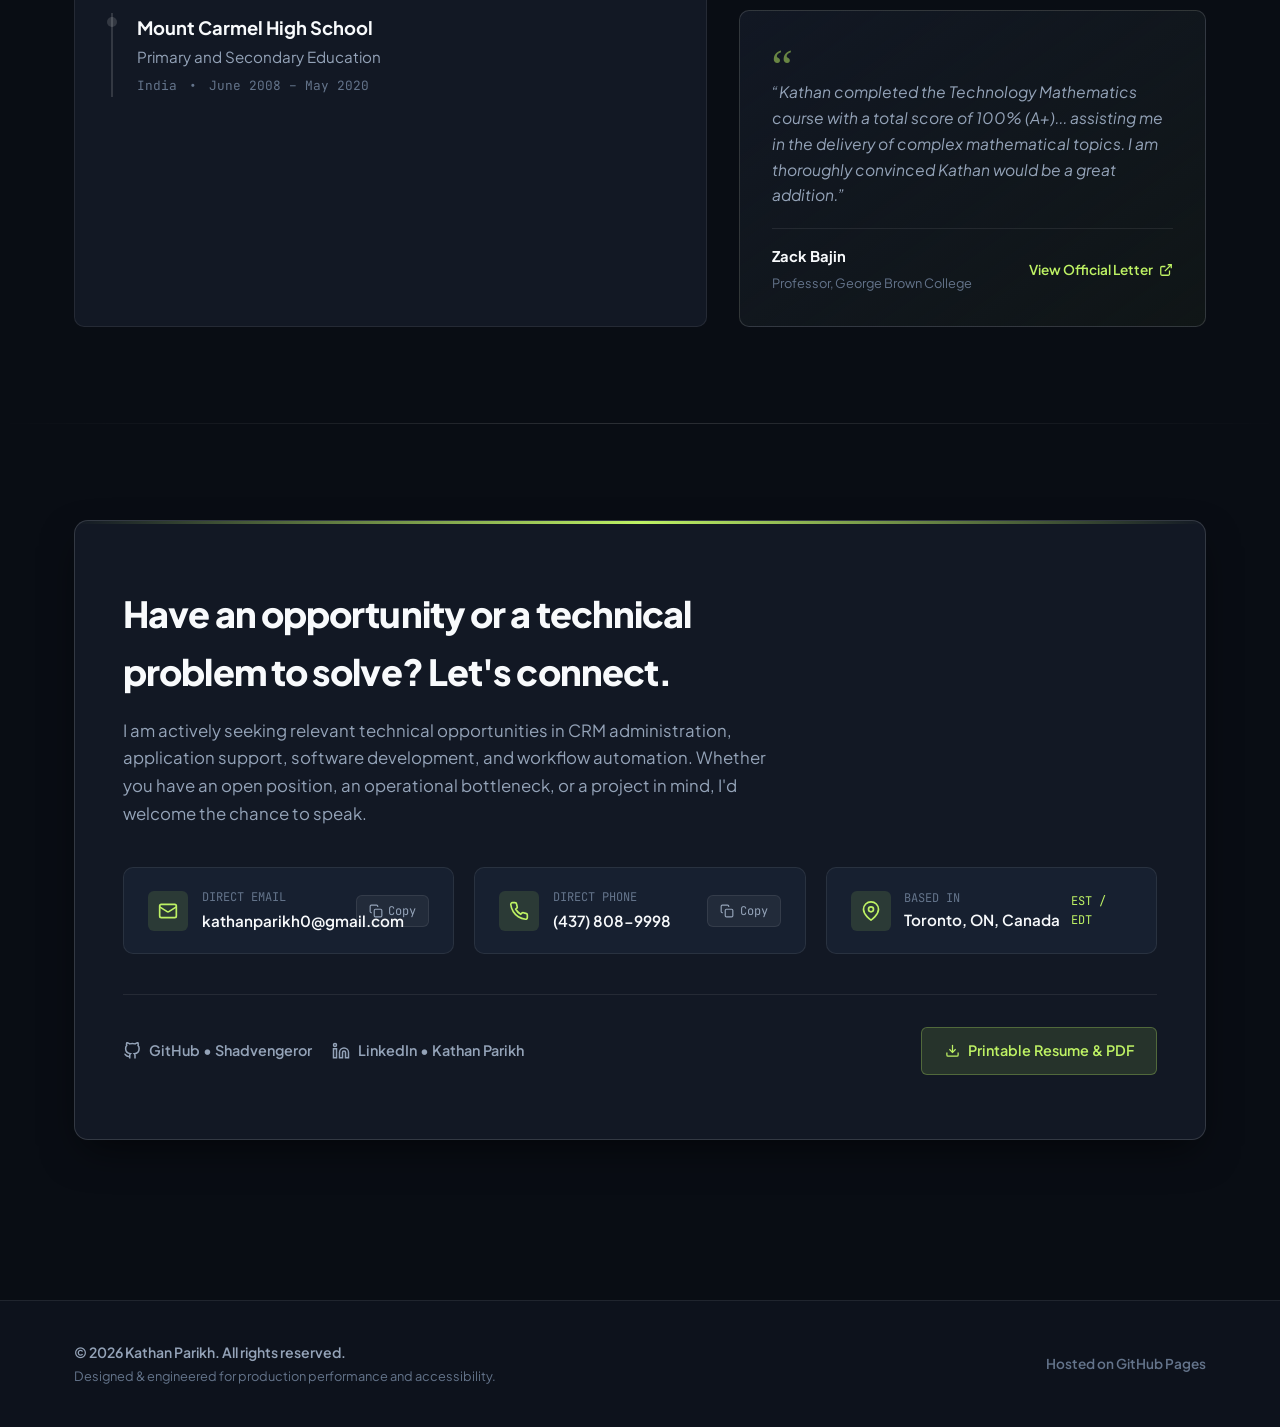
==== commit 6fba352c: "Complete redesign of personal portfolio and updated resume" ====
--- a/index.html
+++ b/index.html
@@ -3,249 +3,1146 @@
 <head>
     <meta charset="UTF-8">
     <meta name="viewport" content="width=device-width, initial-scale=1.0">
-    <title>Kathan Parikh - Full-Stack Developer</title>
-    <link href="https://fonts.googleapis.com/css2?family=Inter:wght@300;400;600;700&display=swap" rel="stylesheet">
-    <link rel="stylesheet" href="style.css?v=3">
+    <title>Kathan Parikh | CRM Administration, Workflow Automation & Full-Stack Development</title>
+    
+    <!-- SEO & Metadata -->
+    <meta name="description" content="Portfolio of Kathan Parikh — Computer Programming and Analysis professional specializing in CRM administration, Python & Google Apps Script workflow automation, application support, and full-stack software development in Toronto, Canada.">
+    <meta name="author" content="Kathan Parikh">
+    <meta property="og:title" content="Kathan Parikh | Portfolio">
+    <meta property="og:description" content="Building smarter workflows. Solving real technical problems. Computer Programming & Analysis professional based in Toronto, Canada.">
+    <meta property="og:type" content="website">
+    <meta property="og:url" content="https://shadvengeror.github.io/portfolio/">
+    <meta name="theme-color" content="#090d14">
+    
+    <!-- Google Fonts -->
+    <link rel="preconnect" href="https://fonts.googleapis.com">
+    <link rel="preconnect" href="https://fonts.gstatic.com" crossorigin>
+    <link href="https://fonts.googleapis.com/css2?family=JetBrains+Mono:wght@400;500;600;700&family=Plus+Jakarta+Sans:wght@300;400;500;600;700;800&display=swap" rel="stylesheet">
+    
+    <!-- Stylesheet -->
+    <link rel="stylesheet" href="style.css?v=4.0">
 </head>
 <body>
 
+    <!-- Accessible Skip Link -->
+    <a href="#main-content" class="skip-link">Skip to main content</a>
+
+    <!-- STICKY NAVBAR -->
     <header class="navbar">
         <div class="container nav-container">
-            <div class="logo"><a href="">Kathan Parikh</a></div>
-            <nav>
-                <ul class="nav-links">
+            <div class="logo-group">
+                <a href="#top" class="logo-link" aria-label="Kathan Parikh home">
+                    <span class="logo-dot"></span>
+                    <span>Kathan Parikh</span>
+                </a>
+                <span class="status-badge" title="Open to technical opportunities">
+                    <span class="status-pulse"></span>
+                    <span>Available</span>
+                </span>
+            </div>
+
+            <nav aria-label="Main Navigation">
+                <ul class="nav-links" id="nav-menu">
                     <li><a href="#about">About</a></li>
-                    <li><a href="#resume">Resume</a></li>
+                    <li><a href="#skills">Skills</a></li>
+                    <li><a href="#experience">Experience</a></li>
                     <li><a href="#projects">Projects</a></li>
-                    <li><a href="#capstone">Capstone</a></li>
+                    <li><a href="#education">Education</a></li>
                     <li><a href="#contact">Contact</a></li>
+                    <li class="mobile-resume-btn">
+                        <a href="resume.html" class="btn btn-primary btn-sm" style="width: 100%;">View Resume</a>
+                    </li>
                 </ul>
             </nav>
+
+            <div class="nav-actions">
+                <a href="resume.html" class="btn btn-outline-accent btn-sm">
+                    <svg width="15" height="15" viewBox="0 0 24 24" fill="none" stroke="currentColor" stroke-width="2.2" stroke-linecap="round" stroke-linejoin="round"><path d="M14 2H6a2 2 0 0 0-2 2v16a2 2 0 0 0 2 2h12a2 2 0 0 0 2-2V8z"></path><polyline points="14 2 14 8 20 8"></polyline><line x1="16" y1="13" x2="8" y2="13"></line><line x1="16" y1="17" x2="8" y2="17"></line><polyline points="10 9 9 9 8 9"></polyline></svg>
+                    Resume
+                </a>
+                <a href="#contact" class="btn btn-primary btn-sm">Let's Connect</a>
+            </div>
+
+            <button class="mobile-toggle" aria-expanded="false" aria-controls="nav-menu" aria-label="Toggle navigation menu">
+                <svg viewBox="0 0 24 24" fill="none" stroke="currentColor" stroke-width="2" stroke-linecap="round" stroke-linejoin="round">
+                    <line x1="3" y1="12" x2="21" y2="12"></line>
+                    <line x1="3" y1="6" x2="21" y2="6"></line>
+                    <line x1="3" y1="18" x2="21" y2="18"></line>
+                </svg>
+            </button>
         </div>
     </header>
 
-    <main class="container">
-        
-        <section class="hero">
-            <div class="hero-content">
-                <h2 class="subtitle">Computer Programming & Analysis Student</h2>
-                <h1 class="title">Aspiring Full-Stack<br>Software Developer</h1>
-                <p class="hero-text">Passionate about bridging technical problem-solving with effective communication. I engineer scalable, user-centric web applications and thrive in collaborative, agile environments.</p>
-                <div class="hero-buttons">
-                    <a href="assets/Kathan_Parikh_Resume.pdf" target="_blank" class="btn btn-primary">View Resume</a>
-                    <a href="#projects" class="btn btn-secondary">View Work</a>
-                </div>
-            </div>
-            <div class="hero-stats card">
-                <h3>Quick Info</h3>
-                <ul>
-                    <li><strong>Location:</strong> Toronto, Ontario</li>
-                    <li><strong>Education:</strong> George Brown College</li>
-                    <li><strong>Focus:</strong> React, Node.js, Next.js</li>
-                    <li><strong>Email:</strong> kathanparikh0@gmail.com</li>
-                </ul>
+    <!-- MAIN CONTENT -->
+    <main id="main-content">
+
+        <!-- 1. HERO SECTION -->
+        <section class="section hero-section" id="top">
+            <div class="container hero-grid">
+                
+                <!-- Left Hero Column -->
+                <div class="hero-left">
+                    <div class="hero-badge">
+                        <svg width="14" height="14" viewBox="0 0 24 24" fill="none" stroke="currentColor" stroke-width="2.5"><polygon points="13 2 3 14 12 14 11 22 21 10 12 10 13 2"></polygon></svg>
+                        <span>CRM Administration &bull; Automation &bull; Software Support</span>
+                    </div>
+
+                    <h1 class="hero-title">
+                        Building smarter workflows.<br>
+                        <span class="accent-text">Solving real technical problems.</span>
+                    </h1>
+
+                    <p class="hero-summary">
+                        Computer Programming and Analysis professional with hands-on experience spanning CRM administration, custom module development, Python & Google Apps Script automations, application troubleshooting, and full-stack software development. Dedicated to turning operational friction into clean, reliable automated solutions.
+                    </p>
+
+                    <div class="hero-cta-group">
+                        <a href="#projects" class="btn btn-primary">
+                            Explore My Work
+                            <svg width="16" height="16" viewBox="0 0 24 24" fill="none" stroke="currentColor" stroke-width="2.5"><path d="m6 9 6 6 6-6"/></svg>
+                        </a>
+                        <a href="resume.html" class="btn btn-secondary">
+                            <svg width="16" height="16" viewBox="0 0 24 24" fill="none" stroke="currentColor" stroke-width="2"><path d="M21 15v4a2 2 0 0 1-2 2H5a2 2 0 0 1-2-2v-4"></path><polyline points="7 10 12 15 17 10"></polyline><line x1="12" y1="15" x2="12" y2="3"></line></svg>
+                            Download Resume
+                        </a>
+                    </div>
+
+                    <div class="hero-meta-bar">
+                        <div class="meta-item">
+                            <svg viewBox="0 0 24 24" fill="none" stroke="currentColor" stroke-width="2"><path d="M21 10c0 7-9 13-9 13s-9-6-9-13a9 9 0 0 1 18 0z"></path><circle cx="12" cy="10" r="3"></circle></svg>
+                            <div>
+                                <span class="meta-label">Location</span>
+                                <span class="meta-value">Toronto, ON, Canada</span>
+                            </div>
+                        </div>
+                        <div class="meta-item">
+                            <svg viewBox="0 0 24 24" fill="none" stroke="currentColor" stroke-width="2"><path d="M22 10v6M2 10l10-5 10 5-10 5z"></path><path d="M6 12v5c3 3 9 3 12 0v-5"></path></svg>
+                            <div>
+                                <span class="meta-label">Education</span>
+                                <span class="meta-value">George Brown (GPA 3.58)</span>
+                            </div>
+                        </div>
+                        <div class="meta-item">
+                            <svg viewBox="0 0 24 24" fill="none" stroke="currentColor" stroke-width="2"><rect x="2" y="4" width="20" height="16" rx="2"></rect><path d="m22 7-8.97 5.7a1.94 1.94 0 0 1-2.06 0L2 7"></path></svg>
+                            <div>
+                                <span class="meta-label">Email</span>
+                                <a href="mailto:kathanparikh0@gmail.com" class="meta-value link-text">kathanparikh0@gmail.com</a>
+                            </div>
+                        </div>
+                        <div class="meta-item">
+                            <svg viewBox="0 0 24 24" fill="none" stroke="currentColor" stroke-width="2"><path d="M22 16.92v3a2 2 0 0 1-2.18 2 19.79 19.79 0 0 1-8.63-3.07 19.5 19.5 0 0 1-6-6 19.79 19.79 0 0 1-3.07-8.67A2 2 0 0 1 4.11 2h3a2 2 0 0 1 2 1.72 12.84 12.84 0 0 0 .7 2.81 2 2 0 0 1-.45 2.11L8.09 9.91a16 16 0 0 0 6 6l1.27-1.27a2 2 0 0 1 2.11-.45 12.84 12.84 0 0 0 2.81.7A2 2 0 0 1 22 16.92z"></path></svg>
+                            <div>
+                                <span class="meta-label">Phone</span>
+                                <a href="tel:4378089998" class="meta-value link-text">(437) 808-9998</a>
+                            </div>
+                        </div>
+                    </div>
+                </div>
+
+                <!-- Right Hero Column: Restrained Technical Workflow Visual -->
+                <div class="hero-right">
+                    <div class="hero-visual-card" role="region" aria-label="System Architecture and Workflow Automation Terminal">
+                        <div class="terminal-header">
+                            <div class="terminal-dots" aria-hidden="true">
+                                <span class="terminal-dot dot-red"></span>
+                                <span class="terminal-dot dot-yellow"></span>
+                                <span class="terminal-dot dot-green"></span>
+                            </div>
+                            <span class="terminal-title">kathan@automation-engine:~/crm-modules</span>
+                            <span class="terminal-badge">LIVE ENGINE</span>
+                        </div>
+
+                        <div class="terminal-tabs" role="tablist">
+                            <button class="tab-btn active" data-tab="crm" role="tab" aria-selected="true">
+                                <svg width="13" height="13" viewBox="0 0 24 24" fill="none" stroke="currentColor" stroke-width="2"><polygon points="12 2 2 7 12 12 22 7 12 2"></polygon><polyline points="2 17 12 22 22 17"></polyline><polyline points="2 12 12 17 22 12"></polyline></svg>
+                                CRM &amp; Python Auto
+                            </button>
+                            <button class="tab-btn" data-tab="support" role="tab" aria-selected="false">
+                                <svg width="13" height="13" viewBox="0 0 24 24" fill="none" stroke="currentColor" stroke-width="2"><circle cx="12" cy="12" r="10"></circle><path d="M9.09 9a3 3 0 0 1 5.83 1c0 2-3 3-3 3"></path><line x1="12" y1="17" x2="12.01" y2="17"></line></svg>
+                                Support &amp; Triage
+                            </button>
+                            <button class="tab-btn" data-tab="fullstack" role="tab" aria-selected="false">
+                                <svg width="13" height="13" viewBox="0 0 24 24" fill="none" stroke="currentColor" stroke-width="2"><rect x="2" y="3" width="20" height="14" rx="2" ry="2"></rect><line x1="8" y1="21" x2="16" y2="21"></line><line x1="12" y1="17" x2="12" y2="21"></line></svg>
+                                Full-Stack &amp; APIs
+                            </button>
+                        </div>
+
+                        <div class="terminal-body" role="tabpanel">
+                            <div class="workflow-pipeline">
+                                <div class="pipe-step">
+                                    <span class="pipe-num">01</span>
+                                    <div class="pipe-content">
+                                        <div class="pipe-name">
+                                            <span>CRM Platform Webhook Triggered</span>
+                                            <span class="pipe-status">● OK</span>
+                                        </div>
+                                        <div class="pipe-desc">Custom module intercepts student enrollment &amp; administrative event</div>
+                                    </div>
+                                </div>
+                                <div class="pipe-step">
+                                    <span class="pipe-num">02</span>
+                                    <div class="pipe-content">
+                                        <div class="pipe-name">
+                                            <span>Python Automation Pipeline</span>
+                                            <span class="pipe-status">● ACTIVE</span>
+                                        </div>
+                                        <div class="pipe-desc">Validation script cleans input payload, handles edge cases, checks schema</div>
+                                    </div>
+                                </div>
+                                <div class="pipe-step">
+                                    <span class="pipe-num">03</span>
+                                    <div class="pipe-content">
+                                        <div class="pipe-name">
+                                            <span>Google Apps Script Synchronization</span>
+                                            <span class="pipe-status">● SYNCED</span>
+                                        </div>
+                                        <div class="pipe-desc">Syncs student metadata across college databases &amp; internal sheets</div>
+                                    </div>
+                                </div>
+                                <div class="pipe-step">
+                                    <span class="pipe-num">04</span>
+                                    <div class="pipe-content">
+                                        <div class="pipe-name">
+                                            <span>Operational State Verification</span>
+                                            <span class="pipe-status">● COMPLETE</span>
+                                        </div>
+                                        <div class="pipe-desc">Automated notification dispatched; zero manual data entry required</div>
+                                    </div>
+                                </div>
+                            </div>
+
+                            <div class="terminal-footer-metrics">
+                                <div class="metric-box">
+                                    <div class="metric-val">100%</div>
+                                    <div class="metric-lbl">Data Accuracy</div>
+                                </div>
+                                <div class="metric-box">
+                                    <div class="metric-val">0 manual</div>
+                                    <div class="metric-lbl">Repetitive Steps</div>
+                                </div>
+                                <div class="metric-box">
+                                    <div class="metric-val">&lt; 150ms</div>
+                                    <div class="metric-lbl">Script Runtime</div>
+                                </div>
+                            </div>
+                        </div>
+                    </div>
+                </div>
+
             </div>
         </section>
 
-        <section id="about" class="section">
-            <h2 class="section-title">About Me</h2>
-            <div class="grid grid-2">
-                <div class="card">
-                    <h3>Bio</h3>
-                    <p>I am Kathan Parikh, a dedicated Computer Programming and Analysis student at George Brown College in Toronto with a strong passion for Full-Stack Web Development. Through my academic coursework and capstone projects, I have developed a robust skill set in building end-to-end applications.</p>
-                    <p>My extensive background as an Academic Coordinator and Computer Science Tutor has honed my ability to break down complex technical problems, communicate effectively, and lead collaborative team efforts.</p>
-                </div>
-                <div class="card">
-                    <h3>Career Philosophy</h3>
-                    <p><em>"We are the facilitators of our own creative evolution." – Bill Hicks</em></p>
-                    <p>My journey from tutoring mathematics to building full-stack web applications has been a continuous process of facilitating my own technical growth. My goal is to continuously evolve as a Full-Stack Developer, bridging frontend interfaces and backend APIs to create seamless, intuitive, and highly functional digital experiences.</p>
+        <hr class="section-divider">
+
+        <!-- 2. ABOUT & PROFESSIONAL SUMMARY -->
+        <section class="section" id="about">
+            <div class="container">
+                <div class="section-header">
+                    <span class="section-tag">
+                        <svg width="14" height="14" viewBox="0 0 24 24" fill="none" stroke="currentColor" stroke-width="2.5"><circle cx="12" cy="12" r="10"></circle><line x1="12" y1="16" x2="12" y2="12"></line><line x1="12" y1="8" x2="12.01" y2="8"></line></svg>
+                        Professional Profile
+                    </span>
+                    <h2 class="section-title">About &amp; Core Capability</h2>
+                    <p class="section-description">
+                        Bridging operations, systems administration, and software development to make organizations run faster and more reliably.
+                    </p>
+                </div>
+
+                <div class="summary-card">
+                    <h3 class="summary-headline">Computer Programming &amp; Analysis Professional</h3>
+                    <p class="summary-paragraph">
+                        Computer Programming and Analysis professional with hands-on experience in CRM administration, application customization, software troubleshooting, and workflow automation. Experienced in developing CRM modules and functions, writing Python scripts and Google Apps Script automations, resolving software bugs, and providing technical support to users. Strong problem-solving, analytical, and communication skills, with the ability to identify inefficiencies and implement practical technical solutions.
+                    </p>
+                    <p class="summary-narrative">
+                        I am a Computer Programming and Analysis professional with a passion for building useful software, improving workflows, and solving technical problems. My experience spans CRM administration, application customization, automation, troubleshooting, and software development. My background in academic coordination and tutoring has strengthened my ability to communicate complex ideas, support users, and collaborate effectively.
+                    </p>
+                </div>
+
+                <div class="opportunities-banner">
+                    <div class="opp-title">Target Roles &amp; Areas of Direct Contribution</div>
+                    <div class="opp-grid">
+                        <div class="opp-card">
+                            <div class="opp-icon">
+                                <svg viewBox="0 0 24 24" fill="none" stroke="currentColor" stroke-width="2"><path d="M17 21v-2a4 4 0 0 0-4-4H5a4 4 0 0 0-4 4v2"></path><circle cx="9" cy="7" r="4"></circle><path d="M23 21v-2a4 4 0 0 0-3-3.87"></path><path d="M16 3.13a4 4 0 0 1 0 7.75"></path></svg>
+                            </div>
+                            <div class="opp-content">
+                                <h4>CRM Administration</h4>
+                                <p>Platform management, custom module creation, function development, and tailored workflows.</p>
+                            </div>
+                        </div>
+
+                        <div class="opp-card">
+                            <div class="opp-icon">
+                                <svg viewBox="0 0 24 24" fill="none" stroke="currentColor" stroke-width="2"><path d="M14.7 6.3a1 1 0 0 0 0 1.4l1.6 1.6a1 1 0 0 0 1.4 0l3.77-3.77a6 6 0 0 1-7.94 7.94l-6.91 6.91a2.12 2.12 0 0 1-3-3l6.91-6.91a6 6 0 0 1 7.94-7.94l-3.76 3.76z"></path></svg>
+                            </div>
+                            <div class="opp-content">
+                                <h4>Application Support</h4>
+                                <p>Diagnosing root causes, login and access issues, bug fixing, and rapid technical resolution.</p>
+                            </div>
+                        </div>
+
+                        <div class="opp-card">
+                            <div class="opp-icon">
+                                <svg viewBox="0 0 24 24" fill="none" stroke="currentColor" stroke-width="2"><polyline points="16 18 22 12 16 6"></polyline><polyline points="8 6 2 12 8 18"></polyline></svg>
+                            </div>
+                            <div class="opp-content">
+                                <h4>Software Development</h4>
+                                <p>Building robust REST APIs, modern web interfaces, and maintainable object-oriented code.</p>
+                            </div>
+                        </div>
+
+                        <div class="opp-card">
+                            <div class="opp-icon">
+                                <svg viewBox="0 0 24 24" fill="none" stroke="currentColor" stroke-width="2"><polygon points="13 2 3 14 12 14 11 22 21 10 12 10 13 2"></polygon></svg>
+                            </div>
+                            <div class="opp-content">
+                                <h4>Workflow Automation</h4>
+                                <p>Python scripting and Google Apps Script to eliminate repetitive tasks and errors.</p>
+                            </div>
+                        </div>
+                    </div>
                 </div>
             </div>
         </section>
 
-        <section id="resume" class="section">
-            <div style="display: flex; justify-content: space-between; align-items: center; flex-wrap: wrap; gap: 1rem; margin-bottom: 2.5rem;">
-                <div>
-                    <h2 class="section-title" style="margin-bottom: 0;">Experience & Credentials</h2>
-                </div>
-                <a href="assets/Kathan_Parikh_Resume.pdf" target="_blank" class="btn btn-primary">Download Full Resume</a>
-            </div>
-            
-            <div class="grid grid-2">
-                <div class="card">
-                    <h3>Professional Experience</h3>
-                    <ul class="timeline">
-                        <li>
-                            <strong>Academic Coordinator</strong> | Citi College, Canada <em>(June 2025 - Present)</em>
-                            <p>Overseeing academic programming, implementing structured lesson plans, and adhering to educational best practices.</p>
-                        </li>
-                        <li>
-                            <strong>Computer Science Tutor</strong> | Bookish Tutors & ALS Tutoring <em>(May 2024 - Present)</em>
-                            <p>Leading group study sessions and mentoring students in programming and computer science principles.</p>
-                        </li>
-                        <li>
-                            <strong>IELTS & Math Tutor</strong> | Milestone & Freelance, India <em>(July 2022 - July 2023)</em>
-                            <p>Fostered strong relationships with students and parents while addressing diverse student needs and challenges.</p>
-                        </li>
-                    </ul>
-                </div>
-                <div class="card">
-                    <h3>Academic Credentials</h3>
-                    <ul class="timeline">
-                        <li>
-                            <strong>Advanced Diploma: Computer Programming & Analysis</strong>
-                            <p>George Brown College, Canada (Sept 2023 – Present)</p>
-                        </li>
-                    </ul>
-                    <br>
-                    <h3>Letter of Recommendation</h3>
-                    <blockquote class="recommendation">
-                        "Kathan completed the Technology Mathematics course with a total score of 100% (A+)... assisting me in the delivery of complex mathematical topics. I am thoroughly convinced Kathan would be a great addition."<br>
-                        <strong>– Zack Bajin, Professor, George Brown College</strong>
-                    </blockquote>
-                    <a href="assets/Letter_of_Recommendation_Bajin.pdf" target="_blank" class="link-text">View Full Letter &rarr;</a>
+        <hr class="section-divider">
+
+        <!-- 3. TECHNICAL SKILLS -->
+        <section class="section" id="skills">
+            <div class="container">
+                <div class="section-header">
+                    <span class="section-tag">
+                        <svg width="14" height="14" viewBox="0 0 24 24" fill="none" stroke="currentColor" stroke-width="2.5"><rect x="4" y="4" width="16" height="16" rx="2" ry="2"></rect><rect x="9" y="9" width="6" height="6"></rect><line x1="9" y1="1" x2="9" y2="4"></line><line x1="15" y1="1" x2="15" y2="4"></line><line x1="9" y1="20" x2="9" y2="23"></line><line x1="15" y1="20" x2="15" y2="23"></line><line x1="20" y1="9" x2="23" y2="9"></line><line x1="20" y1="14" x2="23" y2="14"></line><line x1="1" y1="9" x2="4" y2="9"></line><line x1="1" y1="14" x2="4" y2="14"></line></svg>
+                        Technical Competencies
+                    </span>
+                    <h2 class="section-title">Organized Skill Matrix</h2>
+                    <p class="section-description">
+                        Targeted capabilities grounded directly in hands-on production administration, automation scripting, and software coursework.
+                    </p>
+                </div>
+
+                <div class="skills-grid">
+                    
+                    <!-- 1. Programming and Scripting -->
+                    <div class="skill-card">
+                        <div class="skill-card-header">
+                            <div class="skill-card-icon">
+                                <svg viewBox="0 0 24 24" fill="none" stroke="currentColor" stroke-width="2"><polyline points="16 18 22 12 16 6"></polyline><polyline points="8 6 2 12 8 18"></polyline></svg>
+                            </div>
+                            <h3 class="skill-card-title">Programming &amp; Scripting</h3>
+                        </div>
+                        <ul class="skill-tags-list">
+                            <li class="skill-tag">Python</li>
+                            <li class="skill-tag">Google Apps Script</li>
+                            <li class="skill-tag">Script development</li>
+                            <li class="skill-tag">Workflow automation</li>
+                        </ul>
+                    </div>
+
+                    <!-- 2. CRM Administration -->
+                    <div class="skill-card">
+                        <div class="skill-card-header">
+                            <div class="skill-card-icon">
+                                <svg viewBox="0 0 24 24" fill="none" stroke="currentColor" stroke-width="2"><path d="M17 21v-2a4 4 0 0 0-4-4H5a4 4 0 0 0-4 4v2"></path><circle cx="9" cy="7" r="4"></circle><path d="M23 21v-2a4 4 0 0 0-3-3.87"></path><path d="M16 3.13a4 4 0 0 1 0 7.75"></path></svg>
+                            </div>
+                            <h3 class="skill-card-title">CRM Administration</h3>
+                        </div>
+                        <ul class="skill-tags-list">
+                            <li class="skill-tag">CRM management</li>
+                            <li class="skill-tag">Module creation</li>
+                            <li class="skill-tag">Function development</li>
+                            <li class="skill-tag">Application customization</li>
+                        </ul>
+                    </div>
+
+                    <!-- 3. Application Support -->
+                    <div class="skill-card">
+                        <div class="skill-card-header">
+                            <div class="skill-card-icon">
+                                <svg viewBox="0 0 24 24" fill="none" stroke="currentColor" stroke-width="2"><circle cx="12" cy="12" r="10"></circle><path d="M9.09 9a3 3 0 0 1 5.83 1c0 2-3 3-3 3"></path><line x1="12" y1="17" x2="12.01" y2="17"></line></svg>
+                            </div>
+                            <h3 class="skill-card-title">Application Support</h3>
+                        </div>
+                        <ul class="skill-tags-list">
+                            <li class="skill-tag">Bug fixing</li>
+                            <li class="skill-tag">Troubleshooting</li>
+                            <li class="skill-tag">Login &amp; access issues</li>
+                            <li class="skill-tag">Technical issue resolution</li>
+                        </ul>
+                    </div>
+
+                    <!-- 4. Automation -->
+                    <div class="skill-card">
+                        <div class="skill-card-header">
+                            <div class="skill-card-icon">
+                                <svg viewBox="0 0 24 24" fill="none" stroke="currentColor" stroke-width="2"><polygon points="13 2 3 14 12 14 11 22 21 10 12 10 13 2"></polygon></svg>
+                            </div>
+                            <h3 class="skill-card-title">Automation</h3>
+                        </div>
+                        <ul class="skill-tags-list">
+                            <li class="skill-tag">Python scripting</li>
+                            <li class="skill-tag">Google Apps Script</li>
+                            <li class="skill-tag">Process automation</li>
+                            <li class="skill-tag">Repetitive task automation</li>
+                        </ul>
+                    </div>
+
+                    <!-- 5. Data Management -->
+                    <div class="skill-card">
+                        <div class="skill-card-header">
+                            <div class="skill-card-icon">
+                                <svg viewBox="0 0 24 24" fill="none" stroke="currentColor" stroke-width="2"><ellipse cx="12" cy="5" rx="9" ry="3"></ellipse><path d="M21 12c0 1.66-4 3-9 3s-9-1.34-9-3"></path><path d="M3 5v14c0 1.66 4 3 9 3s9-1.34 9-3V5"></path></svg>
+                            </div>
+                            <h3 class="skill-card-title">Data Management</h3>
+                        </div>
+                        <ul class="skill-tags-list">
+                            <li class="skill-tag">Microsoft Excel</li>
+                            <li class="skill-tag">Data maintenance</li>
+                            <li class="skill-tag">Data accuracy</li>
+                        </ul>
+                    </div>
+
+                    <!-- 6. Professional Skills -->
+                    <div class="skill-card">
+                        <div class="skill-card-header">
+                            <div class="skill-card-icon">
+                                <svg viewBox="0 0 24 24" fill="none" stroke="currentColor" stroke-width="2"><path d="M22 11.08V12a10 10 0 1 1-5.93-9.14"></path><polyline points="22 4 12 14.01 9 11.01"></polyline></svg>
+                            </div>
+                            <h3 class="skill-card-title">Professional Skills</h3>
+                        </div>
+                        <ul class="skill-tags-list">
+                            <li class="skill-tag">Problem-solving</li>
+                            <li class="skill-tag">Analytical thinking</li>
+                            <li class="skill-tag">Communication</li>
+                            <li class="skill-tag">User support</li>
+                            <li class="skill-tag">Teamwork</li>
+                        </ul>
+                    </div>
+
                 </div>
             </div>
         </section>
 
-        <section id="projects" class="section">
-            <h2 class="section-title">Academic Work Samples</h2>
-            <p class="section-subtitle">A showcase of backend services, full-stack applications, and OOP logic.</p>
-            
-            <div class="grid grid-3">
-                <div class="card project-card">
-                    <h3>Food Management API</h3>
-                    <p>A backend-focused RESTful API system for managing recipes, grocery items, and minimizing food wastage.</p>
-                    <div class="tech-stack">
-                        <span class="tech-pill">Node.js</span>
-                        <span class="tech-pill">Express.js</span>
-                        <span class="tech-pill">REST APIs</span>
-                    </div>
-                    <a href="https://github.com/Shadvengeror/comp3095" target="_blank" class="link-text">GitHub Repo &rarr;</a>
-                </div>
-
-                <div class="card project-card">
-                    <h3>Real-Time Chat App</h3>
-                    <p>A real-time, bidirectional communication application featuring server-client messaging and event handling.</p>
-                    <div class="tech-stack">
-                        <span class="tech-pill">Node.js</span>
-                        <span class="tech-pill">Express.js</span>
-                        <span class="tech-pill">Socket.IO</span>
-                    </div>
-                    <a href="https://github.com/Shadvengeror/101471907_lab_test1_chat_app" target="_blank" class="link-text">GitHub Repo &rarr;</a>
-                </div>
-
-                <div class="card project-card">
-                    <h3>Full-Stack Group App</h3>
-                    <p>A collaborative development project emphasizing modular architecture, frontend/backend integration, and Git workflows.</p>
-                    <div class="tech-stack">
-                        <span class="tech-pill">JavaScript</span>
-                        <span class="tech-pill">Node.js</span>
-                        <span class="tech-pill">HTML/CSS</span>
-                    </div>
-                    <a href="https://github.com/DistinctDynamo/COMP3074_groupproject" target="_blank" class="link-text">GitHub Repo &rarr;</a>
-                </div>
-
-                <div class="card project-card">
-                    <h3>Gomoku Board Game</h3>
-                    <p>An interactive, turn-based web application implementing the classic "Five in a Row" strategy game with win-condition detection.</p>
-                    <div class="tech-stack">
-                        <span class="tech-pill">JavaScript</span>
-                        <span class="tech-pill">HTML5</span>
-                        <span class="tech-pill">CSS3</span>
-                    </div>
-                    <a href="https://github.com/btran369/COMP2080_Gomoku" target="_blank" class="link-text">GitHub Repo &rarr;</a>
-                </div>
-
-                <div class="card project-card">
-                    <h3>OOP Problem-Solving</h3>
-                    <p>An application demonstrating core Object-Oriented Programming principles, including encapsulation, inheritance, and modular design.</p>
-                    <div class="tech-stack">
-                        <span class="tech-pill">Java</span>
-                        <span class="tech-pill">OOP</span>
-                    </div>
-                    <a href="https://github.com/ArshiaMoradi2003/Comp2152_Project" target="_blank" class="link-text">GitHub Repo &rarr;</a>
-                </div>
-
-                <div class="card project-card">
-                    <h3>DevOps & CI/CD Workflow</h3>
-                    <p>A collaborative project demonstrating disciplined version control, branching strategies, and continuous integration.</p>
-                    <div class="tech-stack">
-                        <span class="tech-pill">Git</span>
-                        <span class="tech-pill">GitHub Actions</span>
-                        <span class="tech-pill">CI/CD</span>
-                    </div>
-                    <a href="https://github.com/DistinctDynamo/COMP3104_Group34_Assignment" target="_blank" class="link-text">GitHub Repo &rarr;</a>
+        <hr class="section-divider">
+
+        <!-- 4. PROFESSIONAL EXPERIENCE (MAJOR PRIORITY) -->
+        <section class="section" id="experience">
+            <div class="container">
+                <div class="section-header">
+                    <span class="section-tag">
+                        <svg width="14" height="14" viewBox="0 0 24 24" fill="none" stroke="currentColor" stroke-width="2.5"><rect x="2" y="7" width="20" height="14" rx="2" ry="2"></rect><path d="M16 21V5a2 2 0 0 0-2-2h-4a2 2 0 0 0-2 2v16"></path></svg>
+                        Career Timeline
+                    </span>
+                    <h2 class="section-title">Professional Experience</h2>
+                    <p class="section-description">
+                        Demonstrated impact in CRM systems administration, workflow automation scripting, software issue resolution, and technical instruction.
+                    </p>
+                </div>
+
+                <div class="timeline-container">
+                    <div class="timeline-line" aria-hidden="true"></div>
+
+                    <!-- ROLE 1: Citi College - Computer Programmer (PRIMARY FEATURED ROLE) -->
+                    <article class="timeline-card primary-role">
+                        <div class="timeline-marker" aria-hidden="true"></div>
+                        <div class="role-box">
+                            <div class="role-top-row">
+                                <div class="role-title-wrap">
+                                    <h3>
+                                        Computer Programmer &mdash; <span class="company-tag">Citi College</span>
+                                        <span class="featured-role-badge">Primary Technical Role</span>
+                                    </h3>
+                                </div>
+                                <span class="role-meta-badge">Canada | June 2026 – Present</span>
+                            </div>
+
+                            <ul class="role-bullets">
+                                <li>Manage and maintain the college's CRM platform to support administrative and operational processes.</li>
+                                <li>Develop and customize CRM modules and functions to meet business and operational requirements.</li>
+                                <li>Write Python scripts to automate repetitive tasks and streamline operational workflows.</li>
+                                <li>Develop Google Apps Script automations to improve efficiency and reduce manual work.</li>
+                                <li>Troubleshoot and resolve software bugs, application glitches, and functional issues.</li>
+                                <li>Assist students with login problems, access issues, and other technical difficulties.</li>
+                                <li>Maintain and manage operational data using Microsoft Excel, ensuring accuracy and consistency.</li>
+                                <li>Identify opportunities to improve existing processes through scripting, automation, and application enhancements.</li>
+                            </ul>
+
+                            <div class="role-tech-pills">
+                                <span class="tech-chip">CRM Management</span>
+                                <span class="tech-chip">Python Scripting</span>
+                                <span class="tech-chip">Google Apps Script</span>
+                                <span class="tech-chip">Application Customization</span>
+                                <span class="tech-chip">Bug Fixing</span>
+                                <span class="tech-chip">Microsoft Excel</span>
+                                <span class="tech-chip">User Support</span>
+                            </div>
+                        </div>
+                    </article>
+
+                    <!-- ROLE 2: Citi College - Academic Coordinator -->
+                    <article class="timeline-card">
+                        <div class="timeline-marker" aria-hidden="true"></div>
+                        <div class="role-box">
+                            <div class="role-top-row">
+                                <div class="role-title-wrap">
+                                    <h3>Academic Coordinator &mdash; <span class="company-tag">Citi College</span></h3>
+                                </div>
+                                <span class="role-meta-badge">Canada | June 2025 – April 2026</span>
+                            </div>
+
+                            <ul class="role-bullets">
+                                <li>Coordinated academic and administrative activities to support daily college operations.</li>
+                                <li>Communicated with students and staff to address questions, resolve issues, and facilitate smooth operations.</li>
+                                <li>Maintained records and supported accurate handling of student information.</li>
+                                <li>Assisted with administrative workflows, scheduling, and coordination of academic activities.</li>
+                            </ul>
+
+                            <div class="role-tech-pills">
+                                <span class="tech-chip">Operations Coordination</span>
+                                <span class="tech-chip">Student Information Handling</span>
+                                <span class="tech-chip">Workflow Scheduling</span>
+                                <span class="tech-chip">Cross-Functional Communication</span>
+                            </div>
+                        </div>
+                    </article>
+
+                    <!-- ROLE 3: Bookish Tutors - CS Tutor -->
+                    <article class="timeline-card">
+                        <div class="timeline-marker" aria-hidden="true"></div>
+                        <div class="role-box">
+                            <div class="role-top-row">
+                                <div class="role-title-wrap">
+                                    <h3>Computer Science Tutor &mdash; <span class="company-tag">Bookish Tutors</span></h3>
+                                </div>
+                                <span class="role-meta-badge">Canada | May 2024 – Present</span>
+                            </div>
+
+                            <ul class="role-bullets">
+                                <li>Teach computer science concepts and programming fundamentals to students with varying levels of experience.</li>
+                                <li>Help students understand programming logic, solve coding problems, and debug code.</li>
+                                <li>Explain technical concepts clearly and provide individualized guidance based on student needs.</li>
+                            </ul>
+
+                            <div class="role-tech-pills">
+                                <span class="tech-chip">Programming Logic</span>
+                                <span class="tech-chip">Code Debugging</span>
+                                <span class="tech-chip">Technical Explanation</span>
+                                <span class="tech-chip">Mentorship</span>
+                            </div>
+                        </div>
+                    </article>
+
+                    <!-- ROLE 4: ALS Tutoring - CS Tutor -->
+                    <article class="timeline-card">
+                        <div class="timeline-marker" aria-hidden="true"></div>
+                        <div class="role-box">
+                            <div class="role-top-row">
+                                <div class="role-title-wrap">
+                                    <h3>Computer Science Tutor &mdash; <span class="company-tag">ALS Tutoring</span></h3>
+                                </div>
+                                <span class="role-meta-badge">Canada | September 2024 – December 2024</span>
+                            </div>
+
+                            <ul class="role-bullets">
+                                <li>Helped students understand computer science concepts and complete programming exercises.</li>
+                                <li>Guided students through logical problem-solving, programming fundamentals, and technical challenges.</li>
+                            </ul>
+
+                            <div class="role-tech-pills">
+                                <span class="tech-chip">Problem Solving</span>
+                                <span class="tech-chip">Programming Exercises</span>
+                                <span class="tech-chip">CS Fundamentals</span>
+                            </div>
+                        </div>
+                    </article>
+
+                    <!-- ROLE 5: Milestone - IELTS Tutor -->
+                    <article class="timeline-card">
+                        <div class="timeline-marker" aria-hidden="true"></div>
+                        <div class="role-box">
+                            <div class="role-top-row">
+                                <div class="role-title-wrap">
+                                    <h3>IELTS Tutor &mdash; <span class="company-tag">Milestone</span></h3>
+                                </div>
+                                <span class="role-meta-badge">India | July 2022 – July 2023</span>
+                            </div>
+
+                            <ul class="role-bullets">
+                                <li>Delivered IELTS instruction tailored to individual student learning needs and goals.</li>
+                                <li>Developed strong communication, presentation, and instructional skills.</li>
+                            </ul>
+
+                            <div class="role-tech-pills">
+                                <span class="tech-chip">Instructional Delivery</span>
+                                <span class="tech-chip">Communication</span>
+                                <span class="tech-chip">Presentation</span>
+                            </div>
+                        </div>
+                    </article>
+
+                    <!-- ROLE 6: Freelance - Mathematics Tutor -->
+                    <article class="timeline-card">
+                        <div class="timeline-marker" aria-hidden="true"></div>
+                        <div class="role-box">
+                            <div class="role-top-row">
+                                <div class="role-title-wrap">
+                                    <h3>Mathematics Tutor &mdash; <span class="company-tag">Freelance</span></h3>
+                                </div>
+                                <span class="role-meta-badge">India | July 2022 – July 2023</span>
+                            </div>
+
+                            <ul class="role-bullets">
+                                <li>Provided individualized mathematics instruction and helped students develop analytical and problem-solving skills.</li>
+                            </ul>
+
+                            <div class="role-tech-pills">
+                                <span class="tech-chip">Analytical Thinking</span>
+                                <span class="tech-chip">Mathematical Logic</span>
+                                <span class="tech-chip">Individualized Coaching</span>
+                            </div>
+                        </div>
+                    </article>
+
                 </div>
             </div>
         </section>
 
-        <section id="capstone" class="section">
-            <div style="display: flex; justify-content: space-between; align-items: center; flex-wrap: wrap; gap: 1rem; margin-bottom: 2.5rem;">
-                <div>
-                    <h2 class="section-title" style="margin-bottom: 0;">Capstone Project</h2>
-                </div>
-                <a href="https://soccer-connect.vercel.app/" target="_blank" class="btn btn-primary">View Live Site &rarr;</a>
-            </div>
-            <div class="card capstone-card">
-                <div class="grid grid-2">
-                    <div>
-                        <h3 class="capstone-title"><a href="https://soccer-connect.vercel.app/" target="_blank">SoccerConnect</a></h3>
-                        <p>A full-stack web application built to bring together soccer players, teams, and local resources into one platform. The app enables users to explore community listings, discover other players, and engage with soccer-related content in a centralized environment.</p>
-                        <p><strong>Vision:</strong> To create a seamless user experience by combining social features with practical tools for the soccer community, highlighting full-stack development skills and user-focused design.</p>
-                        
-                        <h4 style="margin-top: 1.5rem; color: var(--text-muted);">Tech Stack</h4>
-                        <div class="tech-stack">
-                            <span class="tech-pill">Next.js</span>
-                            <span class="tech-pill">React</span>
-                            <span class="tech-pill">Node.js</span>
-                            <span class="tech-pill">TypeScript</span>
-                            <span class="tech-pill">Vercel</span>
-                        </div>
-                    </div>
-                    <div>
-                        <h4 style="color: var(--text-muted);">Project Documents</h4>
-                        <ul class="doc-list">
-                            <li><a href="assets/F25_T46_Project_Summary.pdf" target="_blank" class="btn btn-secondary doc-btn" style="font-size: 0.85rem; padding: 0.5rem;">📄 Project Summary</a></li>
-                            <li><a href="assets/F25_T46_Project_Vision.pdf" target="_blank" class="btn btn-secondary doc-btn" style="font-size: 0.85rem; padding: 0.5rem;">👁️ Project Vision</a></li>
-                            <li><a href="assets/F25_T46_High_Level_Requirements.pdf" target="_blank" class="btn btn-secondary doc-btn" style="font-size: 0.85rem; padding: 0.5rem;">📋 Business Requirements</a></li>
-                            <li><a href="assets/W26_T46_Project_Plan.pdf" target="_blank" class="btn btn-secondary doc-btn" style="font-size: 0.85rem; padding: 0.5rem;">📅 Project Plan</a></li>
-                            <li><a href="assets/Context_Diagram.pdf" target="_blank" class="btn btn-secondary doc-btn" style="font-size: 0.85rem; padding: 0.5rem;">⚙️ Analysis & Design</a></li>
-                            <li><a href="assets/UI_Mockups.pdf" target="_blank" class="btn btn-secondary doc-btn" style="font-size: 0.85rem; padding: 0.5rem;">🎨 High-Fidelity Mockups</a></li>
-                            <li><a href="assets/W26_T46_Status_Report_1.pdf" target="_blank" class="btn btn-secondary doc-btn" style="font-size: 0.85rem; padding: 0.5rem;">📊 Status Report 1</a></li>
-                            <li><a href="assets/W26_T46_Status_Report_2.pdf" target="_blank" class="btn btn-secondary doc-btn" style="font-size: 0.85rem; padding: 0.5rem;">📊 Status Report 2</a></li>
-                        </ul>
-                    </div>
+        <hr class="section-divider">
+
+        <!-- 5. SELECTED PROJECTS -->
+        <section class="section" id="projects">
+            <div class="container">
+                <div class="section-header">
+                    <span class="section-tag">
+                        <svg width="14" height="14" viewBox="0 0 24 24" fill="none" stroke="currentColor" stroke-width="2.5"><polygon points="12 2 2 7 12 12 22 7 12 2"></polygon><polyline points="2 17 12 22 22 17"></polyline><polyline points="2 12 12 17 22 12"></polyline></svg>
+                        Software Engineering
+                    </span>
+                    <h2 class="section-title">Selected Projects</h2>
+                    <p class="section-description">
+                        Full-stack web applications, RESTful microservices, real-time event systems, and automated CI/CD workflows.
+                    </p>
+                </div>
+
+                <!-- FEATURED CASE STUDY: SOCCERCONNECT CAPSTONE -->
+                <article class="capstone-featured-card">
+                    <span class="capstone-badge">Featured Capstone Project</span>
+                    <div class="capstone-grid">
+                        <div>
+                            <h3 class="capstone-title">SoccerConnect</h3>
+                            <p class="capstone-description">
+                                A comprehensive full-stack web application designed to bring soccer players, teams, and local community resources together into a single unified platform. The app enables users to explore community listings, discover other players, and engage with soccer-related content in a centralized environment.
+                            </p>
+                            <div class="capstone-vision">
+                                <strong>Vision &amp; Architecture:</strong> To create a seamless user experience by combining social features with practical tools for the soccer community, highlighting end-to-end full-stack development skills and user-focused design.
+                            </div>
+
+                            <div class="tech-pills">
+                                <span class="tech-pill">Next.js</span>
+                                <span class="tech-pill">React</span>
+                                <span class="tech-pill">Node.js</span>
+                                <span class="tech-pill">TypeScript</span>
+                                <span class="tech-pill">Vercel</span>
+                            </div>
+
+                            <div class="capstone-actions">
+                                <a href="https://soccer-connect.vercel.app/" target="_blank" rel="noopener noreferrer" class="btn btn-primary">
+                                    <svg width="16" height="16" viewBox="0 0 24 24" fill="none" stroke="currentColor" stroke-width="2.2"><path d="M18 13v6a2 2 0 0 1-2 2H5a2 2 0 0 1-2-2V8a2 2 0 0 1 2-2h6"></path><polyline points="15 3 21 3 21 9"></polyline><line x1="10" y1="14" x2="21" y2="3"></line></svg>
+                                    View Live Application
+                                </a>
+                            </div>
+                        </div>
+
+                        <!-- Capstone Document Library -->
+                        <div>
+                            <div class="docs-library-header">
+                                <span>Official Capstone Engineering Documents</span>
+                                <span class="mono-text" style="font-size: 0.75rem; color: var(--accent);">8 PDF Artifacts</span>
+                            </div>
+                            <ul class="docs-grid">
+                                <li>
+                                    <a href="assets/F25_T46_Project_Summary.pdf" target="_blank" rel="noopener noreferrer" class="doc-link-item">
+                                        <div class="doc-title-part">
+                                            <svg viewBox="0 0 24 24" fill="none" stroke="currentColor" stroke-width="2"><path d="M14 2H6a2 2 0 0 0-2 2v16a2 2 0 0 0 2 2h12a2 2 0 0 0 2-2V8z"></path><polyline points="14 2 14 8 20 8"></polyline></svg>
+                                            <span>Project Summary</span>
+                                        </div>
+                                        <span class="doc-ext">PDF &bull; 388KB</span>
+                                    </a>
+                                </li>
+                                <li>
+                                    <a href="assets/F25_T46_Project_Vision.pdf" target="_blank" rel="noopener noreferrer" class="doc-link-item">
+                                        <div class="doc-title-part">
+                                            <svg viewBox="0 0 24 24" fill="none" stroke="currentColor" stroke-width="2"><path d="M1 12s4-8 11-8 11 8 11 8-4 8-11 8-11-8-11-8z"></path><circle cx="12" cy="12" r="3"></circle></svg>
+                                            <span>Project Vision</span>
+                                        </div>
+                                        <span class="doc-ext">PDF &bull; 626KB</span>
+                                    </a>
+                                </li>
+                                <li>
+                                    <a href="assets/F25_T46_High_Level_Requirements.pdf" target="_blank" rel="noopener noreferrer" class="doc-link-item">
+                                        <div class="doc-title-part">
+                                            <svg viewBox="0 0 24 24" fill="none" stroke="currentColor" stroke-width="2"><polyline points="9 11 12 14 22 4"></polyline><path d="M21 12v7a2 2 0 0 1-2 2H5a2 2 0 0 1-2-2V5a2 2 0 0 1 2-2h11"></path></svg>
+                                            <span>Business Requirements</span>
+                                        </div>
+                                        <span class="doc-ext">PDF &bull; 54KB</span>
+                                    </a>
+                                </li>
+                                <li>
+                                    <a href="assets/W26_T46_Project_Plan.pdf" target="_blank" rel="noopener noreferrer" class="doc-link-item">
+                                        <div class="doc-title-part">
+                                            <svg viewBox="0 0 24 24" fill="none" stroke="currentColor" stroke-width="2"><rect x="3" y="4" width="18" height="18" rx="2" ry="2"></rect><line x1="16" y1="2" x2="16" y2="6"></line><line x1="8" y1="2" x2="8" y2="6"></line><line x1="3" y1="10" x2="21" y2="10"></line></svg>
+                                            <span>Project Plan</span>
+                                        </div>
+                                        <span class="doc-ext">PDF &bull; 728KB</span>
+                                    </a>
+                                </li>
+                                <li>
+                                    <a href="assets/context_diagram.pdf" target="_blank" rel="noopener noreferrer" class="doc-link-item">
+                                        <div class="doc-title-part">
+                                            <svg viewBox="0 0 24 24" fill="none" stroke="currentColor" stroke-width="2"><circle cx="12" cy="12" r="3"></circle><path d="M19.4 15a1.65 1.65 0 0 0 .33 1.82l.06.06a2 2 0 0 1 0 2.83 2 2 0 0 1-2.83 0l-.06-.06a1.65 1.65 0 0 0-1.82-.33 1.65 1.65 0 0 0-1 1.51V21a2 2 0 0 1-2 2 2 2 0 0 1-2-2v-.09A1.65 1.65 0 0 0 9 19.4a1.65 1.65 0 0 0-1.82.33l-.06.06a2 2 0 0 1-2.83 0 2 2 0 0 1 0-2.83l.06-.06a1.65 1.65 0 0 0 .33-1.82 1.65 1.65 0 0 0-1.51-1H3a2 2 0 0 1-2-2 2 2 0 0 1 2-2h.09A1.65 1.65 0 0 0 4.6 9a1.65 1.65 0 0 0-.33-1.82l-.06-.06a2 2 0 0 1 0-2.83 2 2 0 0 1 2.83 0l.06.06a1.65 1.65 0 0 0 1.82.33H9a1.65 1.65 0 0 0 1-1.51V3a2 2 0 0 1 2-2 2 2 0 0 1 2 2v.09a1.65 1.65 0 0 0 1 1.51 1.65 1.65 0 0 0 1.82-.33l.06-.06a2 2 0 0 1 2.83 0 2 2 0 0 1 0 2.83l-.06.06a1.65 1.65 0 0 0-.33 1.82V9a1.65 1.65 0 0 0 1.51 1H21a2 2 0 0 1 2 2 2 2 0 0 1-2 2h-.09a1.65 1.65 0 0 0-1.51 1z"></path></svg>
+                                            <span>Analysis &amp; Design (Context Diagram)</span>
+                                        </div>
+                                        <span class="doc-ext">PDF &bull; 28KB</span>
+                                    </a>
+                                </li>
+                                <li>
+                                    <a href="assets/UI_Mockups.pdf" target="_blank" rel="noopener noreferrer" class="doc-link-item">
+                                        <div class="doc-title-part">
+                                            <svg viewBox="0 0 24 24" fill="none" stroke="currentColor" stroke-width="2"><path d="M12 19l7-7 3 3-7 7-3-3z"></path><path d="M18 13l-1.5-7.5L2 2l3.5 14.5L13 18l5-5z"></path><path d="M2 2l7.586 7.586"></path><circle cx="11" cy="11" r="2"></circle></svg>
+                                            <span>High-Fidelity UI Mockups</span>
+                                        </div>
+                                        <span class="doc-ext">PDF &bull; 276KB</span>
+                                    </a>
+                                </li>
+                                <li>
+                                    <a href="assets/W26_T46_Status_Report_1.pdf" target="_blank" rel="noopener noreferrer" class="doc-link-item">
+                                        <div class="doc-title-part">
+                                            <svg viewBox="0 0 24 24" fill="none" stroke="currentColor" stroke-width="2"><line x1="18" y1="20" x2="18" y2="10"></line><line x1="12" y1="20" x2="12" y2="4"></line><line x1="6" y1="20" x2="6" y2="14"></line></svg>
+                                            <span>Status Report 1</span>
+                                        </div>
+                                        <span class="doc-ext">PDF &bull; 218KB</span>
+                                    </a>
+                                </li>
+                                <li>
+                                    <a href="assets/W26_T46_Status_Report_2.pdf" target="_blank" rel="noopener noreferrer" class="doc-link-item">
+                                        <div class="doc-title-part">
+                                            <svg viewBox="0 0 24 24" fill="none" stroke="currentColor" stroke-width="2"><line x1="18" y1="20" x2="18" y2="10"></line><line x1="12" y1="20" x2="12" y2="4"></line><line x1="6" y1="20" x2="6" y2="14"></line></svg>
+                                            <span>Status Report 2</span>
+                                        </div>
+                                        <span class="doc-ext">PDF &bull; 212KB</span>
+                                    </a>
+                                </li>
+                            </ul>
+                        </div>
+                    </div>
+                </article>
+
+                <!-- ENGINEERING PROJECTS GRID -->
+                <div class="projects-grid">
+                    
+                    <!-- 1. Food Management API -->
+                    <article class="project-card">
+                        <div class="project-preview" aria-hidden="true">
+                            <div class="preview-grid-bg"></div>
+                            <div class="preview-content">
+                                <span class="preview-badge">REST API SERVICE</span>
+                                <div class="preview-code-line"><span class="preview-symbol">GET</span> /api/v1/recipes/inventory</div>
+                                <div class="preview-code-line"><span class="preview-symbol">POST</span> /api/v1/waste-reduction/log</div>
+                            </div>
+                        </div>
+                        <div class="project-body">
+                            <h3 class="project-title">Food Management API</h3>
+                            <p class="project-desc">
+                                A backend-focused RESTful API for managing recipes, grocery items, and reducing food waste through automated inventory logic and structured data endpoints.
+                            </p>
+                            <div class="tech-pills">
+                                <span class="tech-pill">Node.js</span>
+                                <span class="tech-pill">Express.js</span>
+                                <span class="tech-pill">REST APIs</span>
+                            </div>
+                            <div class="project-links">
+                                <a href="https://github.com/Shadvengeror/comp3095" target="_blank" rel="noopener noreferrer" class="link-btn">
+                                    <span>GitHub Repository</span>
+                                    <svg viewBox="0 0 24 24" fill="none" stroke="currentColor" stroke-width="2.2"><path d="M18 13v6a2 2 0 0 1-2 2H5a2 2 0 0 1-2-2V8a2 2 0 0 1 2-2h6"></path><polyline points="15 3 21 3 21 9"></polyline><line x1="10" y1="14" x2="21" y2="3"></line></svg>
+                                </a>
+                            </div>
+                        </div>
+                    </article>
+
+                    <!-- 2. Real-Time Chat App -->
+                    <article class="project-card">
+                        <div class="project-preview" aria-hidden="true">
+                            <div class="preview-grid-bg"></div>
+                            <div class="preview-content">
+                                <span class="preview-badge">WEBSOCKET ENGINE</span>
+                                <div class="preview-code-line"><span class="preview-symbol">WS</span> socket.emit('join_room', {id})</div>
+                                <div class="preview-code-line"><span class="preview-symbol">OK</span> 200 message_relayed &bull; 4ms</div>
+                            </div>
+                        </div>
+                        <div class="project-body">
+                            <h3 class="project-title">Real-Time Chat App</h3>
+                            <p class="project-desc">
+                                A real-time communication application featuring server-client bi-directional messaging, rooms, broadcast dispatching, and robust event lifecycle handling.
+                            </p>
+                            <div class="tech-pills">
+                                <span class="tech-pill">Node.js</span>
+                                <span class="tech-pill">Express.js</span>
+                                <span class="tech-pill">Socket.IO</span>
+                            </div>
+                            <div class="project-links">
+                                <a href="https://github.com/Shadvengeror/101471907_lab_test1_chat_app" target="_blank" rel="noopener noreferrer" class="link-btn">
+                                    <span>GitHub Repository</span>
+                                    <svg viewBox="0 0 24 24" fill="none" stroke="currentColor" stroke-width="2.2"><path d="M18 13v6a2 2 0 0 1-2 2H5a2 2 0 0 1-2-2V8a2 2 0 0 1 2-2h6"></path><polyline points="15 3 21 3 21 9"></polyline><line x1="10" y1="14" x2="21" y2="3"></line></svg>
+                                </a>
+                            </div>
+                        </div>
+                    </article>
+
+                    <!-- 3. Full-Stack Group App -->
+                    <article class="project-card">
+                        <div class="project-preview" aria-hidden="true">
+                            <div class="preview-grid-bg"></div>
+                            <div class="preview-content">
+                                <span class="preview-badge">MODULAR FULL-STACK</span>
+                                <div class="preview-code-line"><span class="preview-symbol">ARCH</span> Controller &rarr; Service &rarr; View</div>
+                                <div class="preview-code-line"><span class="preview-symbol">GIT</span> Collaborative Branch Workflow</div>
+                            </div>
+                        </div>
+                        <div class="project-body">
+                            <h3 class="project-title">Full-Stack Group App</h3>
+                            <p class="project-desc">
+                                A collaborative development project emphasizing modular software architecture, seamless frontend/backend integration, and synchronized Git workflows.
+                            </p>
+                            <div class="tech-pills">
+                                <span class="tech-pill">JavaScript</span>
+                                <span class="tech-pill">Node.js</span>
+                                <span class="tech-pill">HTML5</span>
+                                <span class="tech-pill">CSS3</span>
+                            </div>
+                            <div class="project-links">
+                                <a href="https://github.com/DistinctDynamo/COMP3074_groupproject" target="_blank" rel="noopener noreferrer" class="link-btn">
+                                    <span>GitHub Repository</span>
+                                    <svg viewBox="0 0 24 24" fill="none" stroke="currentColor" stroke-width="2.2"><path d="M18 13v6a2 2 0 0 1-2 2H5a2 2 0 0 1-2-2V8a2 2 0 0 1 2-2h6"></path><polyline points="15 3 21 3 21 9"></polyline><line x1="10" y1="14" x2="21" y2="3"></line></svg>
+                                </a>
+                            </div>
+                        </div>
+                    </article>
+
+                    <!-- 4. Gomoku Board Game -->
+                    <article class="project-card">
+                        <div class="project-preview" aria-hidden="true">
+                            <div class="preview-grid-bg"></div>
+                            <div class="preview-content">
+                                <span class="preview-badge">GAME ALGORITHM</span>
+                                <div class="preview-code-line"><span class="preview-symbol">GRID</span> 15x15 Matrix Evaluation</div>
+                                <div class="preview-code-line"><span class="preview-symbol">SCAN</span> 5-in-a-row Vector Detection</div>
+                            </div>
+                        </div>
+                        <div class="project-body">
+                            <h3 class="project-title">Gomoku Board Game</h3>
+                            <p class="project-desc">
+                                An interactive turn-based implementation of the classic Five in a Row strategy game featuring rapid directional win-condition calculation and clean UI states.
+                            </p>
+                            <div class="tech-pills">
+                                <span class="tech-pill">JavaScript</span>
+                                <span class="tech-pill">HTML5</span>
+                                <span class="tech-pill">CSS3</span>
+                            </div>
+                            <div class="project-links">
+                                <a href="https://github.com/btran369/COMP2080_Gomoku" target="_blank" rel="noopener noreferrer" class="link-btn">
+                                    <span>GitHub Repository</span>
+                                    <svg viewBox="0 0 24 24" fill="none" stroke="currentColor" stroke-width="2.2"><path d="M18 13v6a2 2 0 0 1-2 2H5a2 2 0 0 1-2-2V8a2 2 0 0 1 2-2h6"></path><polyline points="15 3 21 3 21 9"></polyline><line x1="10" y1="14" x2="21" y2="3"></line></svg>
+                                </a>
+                            </div>
+                        </div>
+                    </article>
+
+                    <!-- 5. OOP Problem-Solving -->
+                    <article class="project-card">
+                        <div class="project-preview" aria-hidden="true">
+                            <div class="preview-grid-bg"></div>
+                            <div class="preview-content">
+                                <span class="preview-badge">OBJECT-ORIENTED DESIGN</span>
+                                <div class="preview-code-line"><span class="preview-symbol">JAVA</span> class Manager extends System</div>
+                                <div class="preview-code-line"><span class="preview-symbol">OOP</span> Polymorphism &bull; Encapsulation</div>
+                            </div>
+                        </div>
+                        <div class="project-body">
+                            <h3 class="project-title">OOP Problem-Solving</h3>
+                            <p class="project-desc">
+                                An engineering application demonstrating object-oriented programming principles, including strict encapsulation, hierarchical inheritance, and modular design.
+                            </p>
+                            <div class="tech-pills">
+                                <span class="tech-pill">Java</span>
+                                <span class="tech-pill">OOP Architecture</span>
+                                <span class="tech-pill">Algorithms</span>
+                            </div>
+                            <div class="project-links">
+                                <a href="https://github.com/ArshiaMoradi2003/Comp2152_Project" target="_blank" rel="noopener noreferrer" class="link-btn">
+                                    <span>GitHub Repository</span>
+                                    <svg viewBox="0 0 24 24" fill="none" stroke="currentColor" stroke-width="2.2"><path d="M18 13v6a2 2 0 0 1-2 2H5a2 2 0 0 1-2-2V8a2 2 0 0 1 2-2h6"></path><polyline points="15 3 21 3 21 9"></polyline><line x1="10" y1="14" x2="21" y2="3"></line></svg>
+                                </a>
+                            </div>
+                        </div>
+                    </article>
+
+                    <!-- 6. DevOps & CI/CD Workflow -->
+                    <article class="project-card">
+                        <div class="project-preview" aria-hidden="true">
+                            <div class="preview-grid-bg"></div>
+                            <div class="preview-content">
+                                <span class="preview-badge">AUTOMATED PIPELINE</span>
+                                <div class="preview-code-line"><span class="preview-symbol">ACTION</span> .github/workflows/ci.yml</div>
+                                <div class="preview-code-line"><span class="preview-symbol">PASS</span> 24/24 Tests &bull; Build Green</div>
+                            </div>
+                        </div>
+                        <div class="project-body">
+                            <h3 class="project-title">DevOps &amp; CI/CD Workflow</h3>
+                            <p class="project-desc">
+                                A collaborative project demonstrating disciplined version control, branch protection strategies, automated continuous integration tests, and GitHub Actions pipelines.
+                            </p>
+                            <div class="tech-pills">
+                                <span class="tech-pill">Git</span>
+                                <span class="tech-pill">GitHub Actions</span>
+                                <span class="tech-pill">CI/CD</span>
+                            </div>
+                            <div class="project-links">
+                                <a href="https://github.com/DistinctDynamo/COMP3104_Group34_Assignment" target="_blank" rel="noopener noreferrer" class="link-btn">
+                                    <span>GitHub Repository</span>
+                                    <svg viewBox="0 0 24 24" fill="none" stroke="currentColor" stroke-width="2.2"><path d="M18 13v6a2 2 0 0 1-2 2H5a2 2 0 0 1-2-2V8a2 2 0 0 1 2-2h6"></path><polyline points="15 3 21 3 21 9"></polyline><line x1="10" y1="14" x2="21" y2="3"></line></svg>
+                                </a>
+                            </div>
+                        </div>
+                    </article>
+
                 </div>
             </div>
         </section>
-        <section id="contact" class="section">
-            <h2 class="section-title">Let's Connect</h2>
-            <p class="section-subtitle">I'm currently looking for new opportunities. Whether you have a question, a project idea, or just want to say hi, my inbox is always open!</p>
-            
-            <div class="card" style="text-align: center; padding: 4rem 2rem;">
-                <h3 style="font-size: 1.8rem; margin-bottom: 1.5rem; color: var(--text-primary);">Get In Touch</h3>
-                <p style="margin-bottom: 2rem; max-width: 600px; margin-left: auto; margin-right: auto;">I am actively seeking Full-Stack Developer roles and collaborative projects. Feel free to reach out, and I'll get back to you as soon as possible.</p>
-                
-                <a href="mailto:kathanparikh0@gmail.com" class="btn btn-primary" style="font-size: 1.1rem; padding: 1rem 2.5rem;">Say Hello</a>
-                
-                <div style="margin-top: 2.5rem; display: flex; justify-content: center; gap: 2rem;">
-                    <a href="https://github.com/Shadvengeror" target="_blank" class="link-text">GitHub Profile &rarr;</a>
-                    <a href="https://www.linkedin.com/in/kathan-parikh-7a26a5268/?skipRedirect=true" target="_blank" class="link-text">LinkedIn Profile &rarr;</a>
+
+        <hr class="section-divider">
+
+        <!-- 6. EDUCATION, CERTIFICATIONS & RECOMMENDATION -->
+        <section class="section" id="education">
+            <div class="container">
+                <div class="section-header">
+                    <span class="section-tag">
+                        <svg width="14" height="14" viewBox="0 0 24 24" fill="none" stroke="currentColor" stroke-width="2.5"><path d="M22 10v6M2 10l10-5 10 5-10 5z"></path><path d="M6 12v5c3 3 9 3 12 0v-5"></path></svg>
+                        Academic Background &amp; Credentials
+                    </span>
+                    <h2 class="section-title">Education &amp; Endorsements</h2>
+                    <p class="section-description">
+                        Academic degrees, verified health and safety licensures, and faculty recommendations.
+                    </p>
+                </div>
+
+                <div class="credentials-grid">
+                    
+                    <!-- Left: Education Column -->
+                    <div class="edu-card">
+                        <h3 style="font-size: 1.25rem; font-weight: 700; margin-bottom: 1.75rem; color: var(--text-primary);">
+                            Formal Education
+                        </h3>
+
+                        <ul class="edu-timeline">
+                            <!-- George Brown College -->
+                            <li class="edu-item featured">
+                                <div class="edu-school">George Brown College</div>
+                                <div class="edu-degree">Advanced Diploma in Computer Programming and Analysis</div>
+                                <div class="edu-meta">
+                                    <span>Toronto, Ontario, Canada</span>
+                                    <span>&bull;</span>
+                                    <span>September 2023 – Present</span>
+                                    <span class="gpa-pill">GPA: 3.58 / 4.00</span>
+                                </div>
+                            </li>
+
+                            <!-- Aradhana Vidyavihar -->
+                            <li class="edu-item">
+                                <div class="edu-school">Aradhana Vidyavihar</div>
+                                <div class="edu-degree">High School Diploma</div>
+                                <div class="edu-meta">
+                                    <span>India</span>
+                                    <span>&bull;</span>
+                                    <span>June 2020 – May 2022</span>
+                                </div>
+                            </li>
+
+                            <!-- Mount Carmel High School -->
+                            <li class="edu-item">
+                                <div class="edu-school">Mount Carmel High School</div>
+                                <div class="edu-degree">Primary and Secondary Education</div>
+                                <div class="edu-meta">
+                                    <span>India</span>
+                                    <span>&bull;</span>
+                                    <span>June 2008 – May 2020</span>
+                                </div>
+                            </li>
+                        </ul>
+                    </div>
+
+                    <!-- Right: Certifications & Recommendation -->
+                    <div class="cert-section-wrap">
+                        
+                        <!-- Dedicated Certifications -->
+                        <div class="cert-card">
+                            <h3 style="font-size: 1.25rem; font-weight: 700; margin-bottom: 1.25rem; color: var(--text-primary);">
+                                Certifications &amp; Licences
+                            </h3>
+
+                            <ul class="cert-list">
+                                <li class="cert-item">
+                                    <div class="cert-icon">
+                                        <svg viewBox="0 0 24 24" fill="none" stroke="currentColor" stroke-width="2.5"><path d="M12 22s8-4 8-10V5l-8-3-8 3v7c0 6 8 10 8 10z"></path></svg>
+                                    </div>
+                                    <span>First Aid / CPR Certification</span>
+                                </li>
+                                <li class="cert-item">
+                                    <div class="cert-icon">
+                                        <svg viewBox="0 0 24 24" fill="none" stroke="currentColor" stroke-width="2.5"><rect x="3" y="11" width="18" height="11" rx="2" ry="2"></rect><path d="M7 11V7a5 5 0 0 1 10 0v4"></path></svg>
+                                    </div>
+                                    <span>Security Guard Licence</span>
+                                </li>
+                                <li class="cert-item">
+                                    <div class="cert-icon">
+                                        <svg viewBox="0 0 24 24" fill="none" stroke="currentColor" stroke-width="2.5"><polygon points="12 2 15.09 8.26 22 9.27 17 14.14 18.18 21.02 12 17.77 5.82 21.02 7 14.14 2 9.27 8.91 8.26 12 2"></polygon></svg>
+                                    </div>
+                                    <span>Forklift Licence</span>
+                                </li>
+                            </ul>
+                        </div>
+
+                        <!-- Academic Recommendation -->
+                        <div class="recommendation-card" id="recommendation">
+                            <div class="rec-quote-mark">&ldquo;</div>
+                            <blockquote class="rec-text">
+                                &ldquo;Kathan completed the Technology Mathematics course with a total score of 100% (A+)... assisting me in the delivery of complex mathematical topics. I am thoroughly convinced Kathan would be a great addition.&rdquo;
+                            </blockquote>
+                            <div class="rec-attribution">
+                                <div class="rec-author">
+                                    <strong>Zack Bajin</strong>
+                                    <span>Professor, George Brown College</span>
+                                </div>
+                                <a href="assets/Letter_of_Recommendation_Bajin.pdf" target="_blank" rel="noopener noreferrer" class="link-btn">
+                                    <span>View Official Letter</span>
+                                    <svg viewBox="0 0 24 24" fill="none" stroke="currentColor" stroke-width="2.2"><path d="M18 13v6a2 2 0 0 1-2 2H5a2 2 0 0 1-2-2V8a2 2 0 0 1 2-2h6"></path><polyline points="15 3 21 3 21 9"></polyline><line x1="10" y1="14" x2="21" y2="3"></line></svg>
+                                </a>
+                            </div>
+                        </div>
+
+                    </div>
+
                 </div>
             </div>
         </section>
 
+        <hr class="section-divider">
+
+        <!-- 7. CONTACT SECTION -->
+        <section class="section" id="contact">
+            <div class="container">
+                <div class="contact-card">
+                    <h2 class="contact-headline">
+                        Have an opportunity or a technical problem to solve? Let's connect.
+                    </h2>
+                    <p class="contact-sub">
+                        I am actively seeking relevant technical opportunities in CRM administration, application support, software development, and workflow automation. Whether you have an open position, an operational bottleneck, or a project in mind, I'd welcome the chance to speak.
+                    </p>
+
+                    <div class="contact-methods-grid">
+                        
+                        <!-- Email Card -->
+                        <div class="contact-method-card">
+                            <div class="method-info">
+                                <div class="method-icon">
+                                    <svg viewBox="0 0 24 24" fill="none" stroke="currentColor" stroke-width="2"><rect x="2" y="4" width="20" height="16" rx="2"></rect><path d="m22 7-8.97 5.7a1.94 1.94 0 0 1-2.06 0L2 7"></path></svg>
+                                </div>
+                                <div>
+                                    <div class="method-label">Direct Email</div>
+                                    <a href="mailto:kathanparikh0@gmail.com" class="method-value">kathanparikh0@gmail.com</a>
+                                </div>
+                            </div>
+                            <button class="copy-btn" data-copy="kathanparikh0@gmail.com" aria-label="Copy email address">
+                                <svg width="14" height="14" viewBox="0 0 24 24" fill="none" stroke="currentColor" stroke-width="2"><rect x="9" y="9" width="13" height="13" rx="2" ry="2"></rect><path d="M5 15H4a2 2 0 0 1-2-2V4a2 2 0 0 1 2-2h9a2 2 0 0 1 2 2v1"></path></svg>
+                                Copy
+                            </button>
+                        </div>
+
+                        <!-- Phone Card -->
+                        <div class="contact-method-card">
+                            <div class="method-info">
+                                <div class="method-icon">
+                                    <svg viewBox="0 0 24 24" fill="none" stroke="currentColor" stroke-width="2"><path d="M22 16.92v3a2 2 0 0 1-2.18 2 19.79 19.79 0 0 1-8.63-3.07 19.5 19.5 0 0 1-6-6 19.79 19.79 0 0 1-3.07-8.67A2 2 0 0 1 4.11 2h3a2 2 0 0 1 2 1.72 12.84 12.84 0 0 0 .7 2.81 2 2 0 0 1-.45 2.11L8.09 9.91a16 16 0 0 0 6 6l1.27-1.27a2 2 0 0 1 2.11-.45 12.84 12.84 0 0 0 2.81.7A2 2 0 0 1 22 16.92z"></path></svg>
+                                </div>
+                                <div>
+                                    <div class="method-label">Direct Phone</div>
+                                    <a href="tel:4378089998" class="method-value">(437) 808-9998</a>
+                                </div>
+                            </div>
+                            <button class="copy-btn" data-copy="(437) 808-9998" aria-label="Copy phone number">
+                                <svg width="14" height="14" viewBox="0 0 24 24" fill="none" stroke="currentColor" stroke-width="2"><rect x="9" y="9" width="13" height="13" rx="2" ry="2"></rect><path d="M5 15H4a2 2 0 0 1-2-2V4a2 2 0 0 1 2-2h9a2 2 0 0 1 2 2v1"></path></svg>
+                                Copy
+                            </button>
+                        </div>
+
+                        <!-- Location Card -->
+                        <div class="contact-method-card">
+                            <div class="method-info">
+                                <div class="method-icon">
+                                    <svg viewBox="0 0 24 24" fill="none" stroke="currentColor" stroke-width="2"><path d="M21 10c0 7-9 13-9 13s-9-6-9-13a9 9 0 0 1 18 0z"></path><circle cx="12" cy="10" r="3"></circle></svg>
+                                </div>
+                                <div>
+                                    <div class="method-label">Based In</div>
+                                    <div class="method-value">Toronto, ON, Canada</div>
+                                </div>
+                            </div>
+                            <span class="mono-text" style="font-size: 0.75rem; color: var(--accent);">EST / EDT</span>
+                        </div>
+
+                    </div>
+
+                    <div class="contact-social-bar">
+                        <div class="social-links">
+                            <a href="https://github.com/Shadvengeror" target="_blank" rel="noopener noreferrer" class="social-link">
+                                <svg viewBox="0 0 24 24" fill="none" stroke="currentColor" stroke-width="2"><path d="M9 19c-5 1.5-5-2.5-7-3m14 6v-3.87a3.37 3.37 0 0 0-.94-2.61c3.14-.35 6.44-1.54 6.44-7A5.44 5.44 0 0 0 20 4.77 5.07 5.07 0 0 0 19.91 1S18.73.65 16 2.48a13.38 13.38 0 0 0-7 0C6.27.65 5.09 1 5.09 1A5.07 5.07 0 0 0 5 4.77a5.44 5.44 0 0 0-1.5 3.78c0 5.42 3.3 6.61 6.44 7A3.37 3.37 0 0 0 9 18.13V22"></path></svg>
+                                <span>GitHub &bull; Shadvengeror</span>
+                            </a>
+                            <a href="https://www.linkedin.com/in/kathan-parikh-7a26a5268/?skipRedirect=true" target="_blank" rel="noopener noreferrer" class="social-link">
+                                <svg viewBox="0 0 24 24" fill="none" stroke="currentColor" stroke-width="2"><path d="M16 8a6 6 0 0 1 6 6v7h-4v-7a2 2 0 0 0-2-2 2 2 0 0 0-2 2v7h-4v-7a6 6 0 0 1 6-6z"></path><rect x="2" y="9" width="4" height="12"></rect><circle cx="4" cy="4" r="2"></circle></svg>
+                                <span>LinkedIn &bull; Kathan Parikh</span>
+                            </a>
+                        </div>
+
+                        <div class="action-buttons">
+                            <a href="resume.html" class="btn btn-outline-accent">
+                                <svg width="15" height="15" viewBox="0 0 24 24" fill="none" stroke="currentColor" stroke-width="2"><path d="M21 15v4a2 2 0 0 1-2 2H5a2 2 0 0 1-2-2v-4"></path><polyline points="7 10 12 15 17 10"></polyline><line x1="12" y1="15" x2="12" y2="3"></line></svg>
+                                Printable Resume &amp; PDF
+                            </a>
+                        </div>
+                    </div>
+                </div>
+            </div>
+        </section>
+
     </main>
 
-    <footer>
+    <!-- FOOTER -->
+    <footer class="site-footer">
         <div class="container footer-content">
-            <p>&copy; 2026 Kathan Parikh. Developed for COMP3078.</p>
-            <div class="footer-links">
-                <a href="mailto:kathanparikh0@gmail.com">kathanparikh0@gmail.com</a>
+            <div>
+                <div class="footer-brand">&copy; <span id="current-year">2026</span> Kathan Parikh. All rights reserved.</div>
+                <div class="footer-sub">Designed &amp; engineered for production performance and accessibility.</div>
+            </div>
+            <div class="footer-meta">
+                <a href="https://shadvengeror.github.io/portfolio/" class="link-btn" style="color: var(--text-tertiary);">
+                    <span>Hosted on GitHub Pages</span>
+                </a>
             </div>
         </div>
     </footer>
 
+    <!-- Toast Notification for Clipboard -->
+    <div id="toast" class="toast-notice" role="status" aria-live="polite"></div>
+
+    <!-- Script -->
+    <script src="script.js?v=4.0"></script>
 </body>
 </html>
--- a/style.css
+++ b/style.css
@@ -1,44 +1,69 @@
-/* --- CSS VARIABLES (Modern Dark Theme) --- */
+/* ==========================================================================
+   KATHAN PARIKH - PORTFOLIO DESIGN SYSTEM
+   Theme: Editorial Dark / Electric Lime Accent
+   Typography: Plus Jakarta Sans + JetBrains Mono
+   ========================================================================== */
+
 :root {
-    --bg-base: #0f172a;        /* Very dark slate */
-    --bg-surface: #1e293b;     /* Slightly lighter card background */
-    --bg-surface-hover: #334155;
-    --text-primary: #f8fafc;   /* Off-white */
-    --text-muted: #94a3b8;     /* Gray */
-    --accent: #38bdf8;         /* Bright developer blue */
-    --accent-hover: #0284c7;
-    --border: #334155;
-    --font-main: 'Inter', sans-serif;
-}
-
-html {
-    scroll-behavior: smooth; /* This gives you the beautiful gliding animation! */
-}
-
-body {
-    overflow-x: clip; /* 'clip' stops horizontal scroll WITHOUT breaking your sticky navbar! */
-    width: 100%;
+    /* Color Palette */
+    --bg-base: #090d14;
+    --bg-subtle: #0d121c;
+    --bg-surface: #121824;
+    --bg-surface-elevated: #172030;
+    --bg-surface-hover: #1e283c;
+    
+    /* Text Hierarchy */
+    --text-primary: #f8fafc;       /* Crisp warm white */
+    --text-secondary: #94a3b8;     /* Muted cool gray */
+    --text-tertiary: #64748b;      /* Subtle slate */
+    --text-dark: #090d14;          /* Inverted dark for accent buttons */
+    
+    /* Accent: Electric Lime / Vivid Chartreuse */
+    --accent: #bef264;             /* Vibrant lime-300 */
+    --accent-hover: #a3e635;       /* Saturated lime-400 */
+    --accent-bright: #ccff00;      /* Electric highlight */
+    --accent-subtle: rgba(190, 242, 100, 0.12);
+    --accent-border: rgba(190, 242, 100, 0.28);
+    --accent-glow: rgba(190, 242, 100, 0.2);
+    
+    /* Borders */
+    --border-subtle: rgba(255, 255, 255, 0.08);
+    --border-medium: rgba(255, 255, 255, 0.14);
+    --border-highlight: rgba(190, 242, 100, 0.4);
+    
+    /* Status Colors */
+    --status-success: #4ade80;
+    --status-info: #38bdf8;
+    --status-warning: #fbbf24;
+    
+    /* Typography */
+    --font-main: 'Plus Jakarta Sans', system-ui, -apple-system, BlinkMacSystemFont, 'Segoe UI', Roboto, sans-serif;
+    --font-mono: 'JetBrains Mono', ui-monospace, SFMono-Regular, Menlo, Monaco, Consolas, monospace;
+    
+    /* Layout & Geometry */
+    --container-max: 1180px;
+    --radius-sm: 6px;
+    --radius-md: 10px;
+    --radius-lg: 14px;
+    --radius-full: 9999px;
+    
+    /* Transitions */
+    --transition-fast: 0.18s ease;
+    --transition-normal: 0.26s cubic-bezier(0.16, 1, 0.3, 1);
+}
+
+/* --- RESET & ACCESSIBILITY BASE --- */
+*, *::before, *::after {
+    box-sizing: border-box;
     margin: 0;
     padding: 0;
 }
-* {
-    box-sizing: border-box;
-}
-
-.navbar .logo a {
-    color: var(--text-primary); /* Uses your nice off-white theme variable */
-    text-decoration: none;
-}
-
-.navbar .logo a:hover {
-    color: var(--text-muted); /* Optional: Gives it a subtle color change when hovered */
-}
-
-/* --- RESET & BASE --- */
-* {
-    margin: 0;
-    padding: 0;
-    box-sizing: border-box;
+
+html {
+    scroll-behavior: smooth;
+    scroll-padding-top: 5rem;
+    -webkit-text-size-adjust: 100%;
+    overflow-x: hidden;
 }
 
 body {
@@ -46,326 +71,1837 @@
     background-color: var(--bg-base);
     color: var(--text-primary);
     line-height: 1.6;
+    overflow-x: hidden;
+    width: 100%;
+    min-height: 100vh;
     -webkit-font-smoothing: antialiased;
+    -moz-osx-font-smoothing: grayscale;
+    background-image: 
+        radial-gradient(ellipse 80% 50% at 50% -20%, rgba(190, 242, 100, 0.04), transparent),
+        radial-gradient(circle at 100% 40%, rgba(56, 189, 248, 0.02), transparent 40%);
+    background-attachment: fixed;
+}
+
+/* Skip link for keyboard accessibility */
+.skip-link {
+    position: absolute;
+    top: -60px;
+    left: 1rem;
+    background: var(--accent);
+    color: var(--text-dark);
+    padding: 0.6rem 1.2rem;
+    font-weight: 700;
+    font-size: 0.9rem;
+    border-radius: var(--radius-sm);
+    z-index: 99999;
+    text-decoration: none;
+    transition: top 0.2s ease;
+}
+
+.skip-link:focus {
+    top: 1rem;
+    outline: 2px solid #ffffff;
+}
+
+/* Accessible Focus States */
+:focus-visible {
+    outline: 2px solid var(--accent);
+    outline-offset: 3px;
+    border-radius: 4px;
+}
+
+img, svg {
+    display: block;
+    max-width: 100%;
 }
 
 a {
-    color: var(--accent);
+    color: inherit;
     text-decoration: none;
-    transition: color 0.3s ease;
-}
-
-a:hover {
-    color: var(--accent-hover);
-}
-
+}
+
+button {
+    font-family: inherit;
+    cursor: pointer;
+    background: none;
+    border: none;
+}
+
+/* Container */
 .container {
-    max-width: 1100px;
+    max-width: var(--container-max);
     margin: 0 auto;
-    padding: 0 2rem;
-}
-
-/* --- NAVBAR --- */
+    padding: 0 1.5rem;
+    width: 100%;
+}
+
+/* --- TYPOGRAPHY UTILITIES --- */
+.accent-text {
+    color: var(--accent);
+}
+
+.mono-text {
+    font-family: var(--font-mono);
+}
+
+/* --- STICKY NAVBAR --- */
 .navbar {
-    background-color: rgba(15, 23, 42, 0.9);
-    backdrop-filter: blur(10px);
     position: sticky;
     top: 0;
     z-index: 1000;
-    border-bottom: 1px solid var(--border);
-    padding: 1rem 0;
+    background-color: rgba(9, 13, 20, 0.88);
+    backdrop-filter: blur(14px);
+    -webkit-backdrop-filter: blur(14px);
+    border-bottom: 1px solid var(--border-subtle);
+    transition: border-color var(--transition-fast), background-color var(--transition-fast);
+    width: 100%;
+}
+
+.navbar.scrolled {
+    background-color: rgba(9, 13, 20, 0.96);
+    border-bottom-color: var(--border-medium);
 }
 
 .nav-container {
     display: flex;
     justify-content: space-between;
     align-items: center;
-}
-
-.logo {
-    font-weight: 700;
-    font-size: 1.2rem;
-    color: var(--text-primary);
+    height: 4.5rem;
+    position: relative;
+    width: 100%;
+}
+
+.logo-group {
+    display: flex;
+    align-items: center;
+    gap: 0.75rem;
+}
+
+.logo-link {
+    font-weight: 800;
+    font-size: 1.15rem;
+    letter-spacing: -0.02em;
+    color: var(--text-primary);
+    display: flex;
+    align-items: center;
+    gap: 0.5rem;
+}
+
+.logo-dot {
+    width: 9px;
+    height: 9px;
+    border-radius: 50%;
+    background-color: var(--accent);
+    box-shadow: 0 0 10px var(--accent-bright);
+    flex-shrink: 0;
+}
+
+.status-badge {
+    display: inline-flex;
+    align-items: center;
+    gap: 0.4rem;
+    padding: 0.2rem 0.65rem;
+    background-color: rgba(74, 222, 128, 0.1);
+    border: 1px solid rgba(74, 222, 128, 0.25);
+    border-radius: var(--radius-full);
+    font-size: 0.75rem;
+    font-weight: 600;
+    color: #4ade80;
+    font-family: var(--font-mono);
+    white-space: nowrap;
+}
+
+.status-pulse {
+    width: 6px;
+    height: 6px;
+    border-radius: 50%;
+    background-color: #4ade80;
+    box-shadow: 0 0 6px #4ade80;
+    animation: pulse 2s infinite;
+    flex-shrink: 0;
+}
+
+@keyframes pulse {
+    0% { opacity: 1; transform: scale(1); }
+    50% { opacity: 0.5; transform: scale(1.15); }
+    100% { opacity: 1; transform: scale(1); }
 }
 
 .nav-links {
     list-style: none;
     display: flex;
+    align-items: center;
     gap: 1.5rem;
 }
 
 .nav-links a {
-    color: var(--text-muted);
-    font-size: 0.9rem;
+    color: var(--text-secondary);
+    font-size: 0.88rem;
     font-weight: 600;
-}
-
-.nav-links a:hover {
-    color: var(--accent);
-}
-
-/* --- LAYOUT & UTILITIES --- */
-.section {
-    padding: 5rem 0;
-    border-bottom: 1px solid var(--border);
-}
-
-.section:last-of-type {
-    border-bottom: none;
-}
-
-.section-title {
-    font-size: 2rem;
-    font-weight: 700;
-    margin-bottom: 0.5rem;
-}
-
-.section-subtitle {
-    color: var(--text-muted);
-    margin-bottom: 2.5rem;
-    font-size: 1rem;
-}
-
-.grid {
-    display: grid;
-    gap: 1.5rem;
-}
-
-.grid-2 { grid-template-columns: 1fr 1fr; }
-.grid-3 { grid-template-columns: repeat(auto-fit, minmax(300px, 1fr)); }
-
-/* --- CARDS --- */
-.card {
-    background-color: var(--bg-surface);
-    border: 1px solid var(--border);
-    border-radius: 12px;
-    padding: 2rem;
-    box-shadow: 0 4px 6px -1px rgba(0, 0, 0, 0.1);
-    transition: transform 0.2s ease, border-color 0.2s ease;
-}
-
-.card:hover {
-    border-color: var(--accent); /* Changes the border to your bright developer blue */
-    transform: translateY(-5px); /* Makes the card "lift" up slightly */
-    box-shadow: 0 10px 20px rgba(0, 0, 0, 0.4); /* Deepens the shadow underneath */
-}
-
-.card h3 {
-    margin-bottom: 1rem;
-    color: var(--text-primary);
-}
-
-.card p {
-    color: var(--text-muted);
-    margin-bottom: 1rem;
-    font-size: 0.95rem;
-}
-
-/* --- HERO SECTION --- */
-.hero {
-    display: grid;
-    grid-template-columns: 3fr 2fr;
-    gap: 3rem;
-    align-items: center;
-    padding: 6rem 0;
-    border-bottom: 1px solid var(--border);
-}
-
-.subtitle {
-    color: var(--accent);
-    font-size: 0.9rem;
-    text-transform: uppercase;
-    letter-spacing: 1px;
-    margin-bottom: 1rem;
-}
-
-.title {
-    font-size: 3rem;
-    line-height: 1.2;
-    margin-bottom: 1.5rem;
-    font-weight: 700;
-}
-
-.hero-text {
-    color: var(--text-muted);
-    font-size: 1.1rem;
-    margin-bottom: 2rem;
-}
-
-.hero-buttons {
-    display: flex;
-    gap: 1rem;
-}
-
-.hero-stats ul {
-    list-style: none;
-}
-
-.hero-stats li {
-    font-size: 0.95rem;
-    color: var(--text-muted);
-    padding: 0.5rem 0;
-    border-bottom: 1px solid var(--border);
-}
-
-.hero-stats li:last-child {
-    border-bottom: none;
-}
-
-.hero-stats strong {
-    color: var(--text-primary);
+    transition: color var(--transition-fast);
+    padding: 0.4rem 0.2rem;
+    position: relative;
+}
+
+.nav-links a:hover,
+.nav-links a.active {
+    color: var(--text-primary);
+}
+
+.nav-links a.active::after {
+    content: '';
+    position: absolute;
+    bottom: -2px;
+    left: 0;
+    right: 0;
+    height: 2px;
+    background-color: var(--accent);
+    border-radius: 2px;
+}
+
+/* Hide mobile-specific nav item on desktop */
+.nav-links .mobile-resume-btn {
+    display: none;
+}
+
+.nav-actions {
+    display: flex;
+    align-items: center;
+    gap: 0.85rem;
+}
+
+/* Mobile Toggle */
+.mobile-toggle {
+    display: none;
+    align-items: center;
+    justify-content: center;
+    width: 42px;
+    height: 42px;
+    padding: 0;
+    color: var(--text-primary);
+    border-radius: var(--radius-sm);
+    border: 1px solid var(--border-medium);
+    background: var(--bg-surface);
+    cursor: pointer;
+    flex-shrink: 0;
+}
+
+.mobile-toggle svg {
+    width: 22px;
+    height: 22px;
 }
 
 /* --- BUTTONS --- */
 .btn {
-    display: inline-block;
-    padding: 0.75rem 1.5rem;
-    border-radius: 8px;
+    display: inline-flex;
+    align-items: center;
+    justify-content: center;
+    gap: 0.5rem;
+    padding: 0.7rem 1.4rem;
+    border-radius: var(--radius-sm);
     font-weight: 600;
-    font-size: 0.95rem;
-    transition: all 0.2s;
-    text-align: center;
+    font-size: 0.9rem;
+    transition: all var(--transition-fast);
+    white-space: nowrap;
+    border: 1px solid transparent;
+}
+
+.btn-sm {
+    padding: 0.45rem 0.95rem;
+    font-size: 0.82rem;
 }
 
 .btn-primary {
     background-color: var(--accent);
-    color: #0f172a;
+    color: var(--text-dark);
+    box-shadow: 0 2px 10px rgba(190, 242, 100, 0.2);
 }
 
 .btn-primary:hover {
     background-color: var(--accent-hover);
-    color: #fff;
+    transform: translateY(-2px);
+    box-shadow: 0 4px 16px rgba(190, 242, 100, 0.35);
 }
 
 .btn-secondary {
     background-color: var(--bg-surface);
     color: var(--text-primary);
-    border: 1px solid var(--border);
+    border-color: var(--border-medium);
 }
 
 .btn-secondary:hover {
     background-color: var(--bg-surface-hover);
-}
-
-.link-text {
+    border-color: var(--accent-border);
+    color: var(--text-primary);
+    transform: translateY(-2px);
+}
+
+.btn-ghost {
+    background-color: transparent;
+    color: var(--text-secondary);
+    border-color: transparent;
+}
+
+.btn-ghost:hover {
+    color: var(--text-primary);
+    background-color: var(--bg-surface);
+}
+
+.btn-outline-accent {
+    background-color: var(--accent-subtle);
+    color: var(--accent);
+    border-color: var(--accent-border);
+}
+
+.btn-outline-accent:hover {
+    background-color: var(--accent);
+    color: var(--text-dark);
+}
+
+/* --- SECTION COMMON --- */
+.section {
+    padding: 6rem 0;
+    position: relative;
+    width: 100%;
+}
+
+.section-divider {
+    border: none;
+    height: 1px;
+    background: linear-gradient(90deg, transparent, var(--border-medium), transparent);
+    margin: 0;
+}
+
+.section-header {
+    margin-bottom: 3.5rem;
+}
+
+.section-tag {
+    display: inline-flex;
+    align-items: center;
+    gap: 0.4rem;
+    font-family: var(--font-mono);
+    font-size: 0.8rem;
     font-weight: 600;
-    font-size: 0.9rem;
-    display: inline-block;
+    text-transform: uppercase;
+    letter-spacing: 0.1em;
+    color: var(--accent);
+    margin-bottom: 0.75rem;
+}
+
+.section-title {
+    font-size: 2.35rem;
+    font-weight: 800;
+    letter-spacing: -0.025em;
+    line-height: 1.2;
+    color: var(--text-primary);
+    margin-bottom: 0.75rem;
+}
+
+.section-description {
+    font-size: 1.05rem;
+    color: var(--text-secondary);
+    max-width: 680px;
+    line-height: 1.6;
+}
+
+/* --- HERO SECTION --- */
+.hero-section {
+    padding: 5rem 0 5.5rem 0;
+    position: relative;
+}
+
+.hero-grid {
+    display: grid;
+    grid-template-columns: 1.15fr 0.85fr;
+    gap: 3.5rem;
+    align-items: center;
+}
+
+.hero-left, .hero-right {
+    min-width: 0;
+}
+
+.hero-badge {
+    display: inline-flex;
+    align-items: center;
+    gap: 0.5rem;
+    padding: 0.35rem 0.85rem;
+    background-color: var(--accent-subtle);
+    border: 1px solid var(--accent-border);
+    border-radius: var(--radius-full);
+    font-size: clamp(0.72rem, 2.5vw, 0.82rem);
+    font-weight: 600;
+    color: var(--accent);
+    font-family: var(--font-mono);
+    margin-bottom: 1.5rem;
+    max-width: 100%;
+    line-height: 1.4;
+}
+
+.hero-title {
+    font-size: clamp(2.2rem, 5vw, 3.25rem);
+    font-weight: 800;
+    line-height: 1.14;
+    letter-spacing: -0.035em;
+    margin-bottom: 1.5rem;
+    color: var(--text-primary);
+    word-break: normal;
+    overflow-wrap: break-word;
+}
+
+.hero-summary {
+    font-size: 1.1rem;
+    line-height: 1.65;
+    color: var(--text-secondary);
+    margin-bottom: 2rem;
+    max-width: 620px;
+}
+
+.hero-cta-group {
+    display: flex;
+    flex-wrap: wrap;
+    align-items: center;
+    gap: 1rem;
+    margin-bottom: 2.5rem;
+}
+
+.hero-meta-bar {
+    display: grid;
+    grid-template-columns: repeat(2, 1fr);
+    gap: 0.85rem 1.5rem;
+    padding-top: 1.75rem;
+    border-top: 1px solid var(--border-subtle);
+}
+
+.meta-item {
+    display: flex;
+    align-items: flex-start;
+    gap: 0.65rem;
+    font-size: 0.88rem;
+    color: var(--text-secondary);
+    min-width: 0;
+}
+
+.meta-item svg {
+    width: 17px;
+    height: 17px;
+    color: var(--accent);
+    flex-shrink: 0;
+    margin-top: 0.2rem;
+}
+
+.meta-label {
+    display: block;
+    font-size: 0.75rem;
+    color: var(--text-tertiary);
+    text-transform: uppercase;
+    font-weight: 700;
+    letter-spacing: 0.05em;
+    font-family: var(--font-mono);
+}
+
+.meta-value {
+    color: var(--text-primary);
+    font-weight: 500;
+    word-break: break-word;
+}
+
+/* --- HERO INTERACTIVE TERMINAL / SYSTEM VISUAL --- */
+.hero-visual-card {
+    background-color: var(--bg-surface);
+    border: 1px solid var(--border-medium);
+    border-radius: var(--radius-md);
+    overflow: hidden;
+    box-shadow: 0 16px 40px -10px rgba(0, 0, 0, 0.6), 0 0 30px rgba(190, 242, 100, 0.05);
+    display: flex;
+    flex-direction: column;
+    min-width: 0;
+    max-width: 100%;
+}
+
+.terminal-header {
+    background-color: var(--bg-subtle);
+    padding: 0.75rem 1rem;
+    border-bottom: 1px solid var(--border-subtle);
+    display: flex;
+    align-items: center;
+    justify-content: space-between;
+    gap: 0.5rem;
+}
+
+.terminal-dots {
+    display: flex;
+    gap: 6px;
+    flex-shrink: 0;
+}
+
+.terminal-dot {
+    width: 11px;
+    height: 11px;
+    border-radius: 50%;
+}
+
+.dot-red { background-color: #ef4444; }
+.dot-yellow { background-color: #f59e0b; }
+.dot-green { background-color: #10b981; }
+
+.terminal-title {
+    font-family: var(--font-mono);
+    font-size: 0.76rem;
+    color: var(--text-tertiary);
+    font-weight: 500;
+    white-space: nowrap;
+    overflow: hidden;
+    text-overflow: ellipsis;
+}
+
+.terminal-badge {
+    font-family: var(--font-mono);
+    font-size: 0.72rem;
+    color: var(--accent);
+    background-color: var(--accent-subtle);
+    padding: 0.15rem 0.5rem;
+    border-radius: var(--radius-sm);
+    border: 1px solid var(--accent-border);
+    flex-shrink: 0;
+}
+
+.terminal-tabs {
+    display: flex;
+    background-color: var(--bg-subtle);
+    border-bottom: 1px solid var(--border-subtle);
+    overflow-x: auto;
+    -webkit-overflow-scrolling: touch;
+    scrollbar-width: none;
+    -ms-overflow-style: none;
+}
+
+.terminal-tabs::-webkit-scrollbar {
+    display: none;
+}
+
+.tab-btn {
+    padding: 0.6rem 0.85rem;
+    font-family: var(--font-mono);
+    font-size: 0.76rem;
+    color: var(--text-tertiary);
+    border-right: 1px solid var(--border-subtle);
+    transition: all var(--transition-fast);
+    display: flex;
+    align-items: center;
+    gap: 0.4rem;
+    white-space: nowrap;
+    flex-shrink: 0;
+}
+
+.tab-btn:hover {
+    color: var(--text-primary);
+    background-color: rgba(255, 255, 255, 0.02);
+}
+
+.tab-btn.active {
+    color: var(--accent);
+    background-color: var(--bg-surface);
+    border-bottom: 2px solid var(--accent);
+}
+
+.terminal-body {
+    padding: 1.25rem;
+    font-family: var(--font-mono);
+    font-size: 0.82rem;
+    line-height: 1.6;
+    background-color: var(--bg-surface);
+    min-height: 275px;
+    display: flex;
+    flex-direction: column;
+    justify-content: space-between;
+}
+
+.workflow-pipeline {
+    display: flex;
+    flex-direction: column;
+    gap: 0.85rem;
+}
+
+.pipe-step {
+    display: flex;
+    align-items: flex-start;
+    gap: 0.75rem;
+    padding: 0.55rem 0.75rem;
+    background-color: rgba(255, 255, 255, 0.02);
+    border: 1px solid var(--border-subtle);
+    border-radius: var(--radius-sm);
+    transition: border-color var(--transition-fast);
+}
+
+.pipe-step:hover {
+    border-color: var(--border-medium);
+}
+
+.pipe-num {
+    color: var(--accent);
+    font-weight: 700;
+    font-size: 0.75rem;
+    background-color: var(--accent-subtle);
+    padding: 0.1rem 0.35rem;
+    border-radius: 3px;
+    flex-shrink: 0;
+}
+
+.pipe-content {
+    flex: 1;
+    min-width: 0;
+}
+
+.pipe-name {
+    color: var(--text-primary);
+    font-weight: 600;
+    font-size: 0.82rem;
+    display: flex;
+    align-items: center;
+    justify-content: space-between;
+    gap: 0.5rem;
+    flex-wrap: wrap;
+}
+
+.pipe-desc {
+    color: var(--text-secondary);
+    font-size: 0.76rem;
+    margin-top: 0.15rem;
+    line-height: 1.45;
+}
+
+.pipe-status {
+    font-size: 0.7rem;
+    color: var(--status-success);
+    white-space: nowrap;
+}
+
+.terminal-footer-metrics {
     margin-top: 1rem;
-}
-
-/* --- PILLS (Tech Stack) --- */
-.tech-stack {
+    padding-top: 0.85rem;
+    border-top: 1px dashed var(--border-subtle);
+    display: grid;
+    grid-template-columns: repeat(3, 1fr);
+    gap: 0.5rem;
+    text-align: center;
+}
+
+.metric-box {
+    background-color: rgba(255, 255, 255, 0.02);
+    padding: 0.4rem 0.5rem;
+    border-radius: var(--radius-sm);
+    border: 1px solid var(--border-subtle);
+    min-width: 0;
+}
+
+.metric-val {
+    font-weight: 700;
+    color: var(--accent);
+    font-size: 0.85rem;
+    white-space: nowrap;
+}
+
+.metric-lbl {
+    font-size: 0.68rem;
+    color: var(--text-tertiary);
+    white-space: nowrap;
+    overflow: hidden;
+    text-overflow: ellipsis;
+}
+
+/* --- ABOUT & PROFESSIONAL SUMMARY SECTION --- */
+.summary-card {
+    background-color: var(--bg-surface);
+    border: 1px solid var(--border-medium);
+    border-radius: var(--radius-lg);
+    padding: 2.75rem;
+    box-shadow: 0 10px 30px -10px rgba(0, 0, 0, 0.5);
+    margin-bottom: 2.5rem;
+}
+
+.summary-headline {
+    font-size: 1.35rem;
+    font-weight: 700;
+    color: var(--text-primary);
+    margin-bottom: 1.25rem;
+    line-height: 1.4;
+}
+
+.summary-paragraph {
+    font-size: 1.05rem;
+    line-height: 1.75;
+    color: var(--text-secondary);
+    margin-bottom: 1.5rem;
+}
+
+.summary-narrative {
+    font-size: 0.98rem;
+    line-height: 1.7;
+    color: var(--text-secondary);
+    padding-top: 1.5rem;
+    border-top: 1px solid var(--border-subtle);
+}
+
+.opportunities-banner {
+    display: flex;
+    flex-direction: column;
+    gap: 1rem;
+}
+
+.opp-title {
+    font-size: 0.88rem;
+    text-transform: uppercase;
+    letter-spacing: 0.08em;
+    font-weight: 700;
+    color: var(--text-tertiary);
+    font-family: var(--font-mono);
+}
+
+.opp-grid {
+    display: grid;
+    grid-template-columns: repeat(auto-fit, minmax(240px, 1fr));
+    gap: 1rem;
+}
+
+.opp-card {
+    background-color: var(--bg-surface-elevated);
+    border: 1px solid var(--border-subtle);
+    border-radius: var(--radius-md);
+    padding: 1.25rem;
+    display: flex;
+    align-items: flex-start;
+    gap: 0.85rem;
+    transition: all var(--transition-fast);
+}
+
+.opp-card:hover {
+    border-color: var(--accent-border);
+    transform: translateY(-2px);
+}
+
+.opp-icon {
+    width: 36px;
+    height: 36px;
+    border-radius: var(--radius-sm);
+    background-color: var(--accent-subtle);
+    color: var(--accent);
+    display: flex;
+    align-items: center;
+    justify-content: center;
+    flex-shrink: 0;
+}
+
+.opp-icon svg {
+    width: 18px;
+    height: 18px;
+}
+
+.opp-content h4 {
+    font-size: 0.95rem;
+    font-weight: 700;
+    color: var(--text-primary);
+    margin-bottom: 0.2rem;
+}
+
+.opp-content p {
+    font-size: 0.82rem;
+    color: var(--text-secondary);
+    line-height: 1.45;
+}
+
+/* --- TECHNICAL SKILLS SECTION --- */
+.skills-grid {
+    display: grid;
+    grid-template-columns: repeat(auto-fit, minmax(320px, 1fr));
+    gap: 1.5rem;
+}
+
+.skill-card {
+    background-color: var(--bg-surface);
+    border: 1px solid var(--border-subtle);
+    border-radius: var(--radius-md);
+    padding: 1.75rem;
+    transition: all var(--transition-normal);
+    display: flex;
+    flex-direction: column;
+}
+
+.skill-card:hover {
+    border-color: var(--accent-border);
+    background-color: var(--bg-surface-hover);
+    transform: translateY(-3px);
+    box-shadow: 0 10px 25px -5px rgba(0, 0, 0, 0.4);
+}
+
+.skill-card-header {
+    display: flex;
+    align-items: center;
+    gap: 0.85rem;
+    margin-bottom: 1.25rem;
+}
+
+.skill-card-icon {
+    width: 40px;
+    height: 40px;
+    border-radius: var(--radius-sm);
+    background-color: var(--accent-subtle);
+    color: var(--accent);
+    display: flex;
+    align-items: center;
+    justify-content: center;
+    flex-shrink: 0;
+}
+
+.skill-card-icon svg {
+    width: 20px;
+    height: 20px;
+}
+
+.skill-card-title {
+    font-size: 1.1rem;
+    font-weight: 700;
+    color: var(--text-primary);
+}
+
+.skill-tags-list {
     display: flex;
     flex-wrap: wrap;
     gap: 0.5rem;
-    margin: 1rem 0;
-}
-
-.tech-pill {
-    background-color: rgba(56, 189, 248, 0.1);
-    color: var(--accent);
-    padding: 0.3rem 0.8rem;
-    border-radius: 50px;
-    font-size: 0.8rem;
+    list-style: none;
+    margin-top: auto;
+}
+
+.skill-tag {
+    background-color: rgba(255, 255, 255, 0.04);
+    border: 1px solid var(--border-subtle);
+    color: var(--text-secondary);
+    padding: 0.35rem 0.75rem;
+    border-radius: var(--radius-sm);
+    font-size: 0.82rem;
+    font-weight: 500;
+    font-family: var(--font-mono);
+    transition: all var(--transition-fast);
+}
+
+.skill-card:hover .skill-tag {
+    color: var(--text-primary);
+    border-color: var(--border-medium);
+}
+
+/* --- PROFESSIONAL EXPERIENCE TIMELINE (PRIORITY) --- */
+.timeline-container {
+    position: relative;
+    padding-left: 2rem;
+}
+
+.timeline-line {
+    position: absolute;
+    left: 7px;
+    top: 1rem;
+    bottom: 1rem;
+    width: 2px;
+    background: linear-gradient(180deg, var(--accent) 0%, var(--border-medium) 40%, var(--border-subtle) 100%);
+}
+
+.timeline-card {
+    position: relative;
+    margin-bottom: 2.5rem;
+}
+
+.timeline-card:last-child {
+    margin-bottom: 0;
+}
+
+.timeline-marker {
+    position: absolute;
+    left: -2rem;
+    top: 1.75rem;
+    width: 16px;
+    height: 16px;
+    border-radius: 50%;
+    background-color: var(--bg-base);
+    border: 2px solid var(--border-medium);
+    transition: all var(--transition-fast);
+    z-index: 2;
+}
+
+.timeline-card.primary-role .timeline-marker {
+    background-color: var(--accent);
+    border-color: var(--accent-bright);
+    box-shadow: 0 0 12px var(--accent-bright);
+}
+
+.role-box {
+    background-color: var(--bg-surface);
+    border: 1px solid var(--border-subtle);
+    border-radius: var(--radius-lg);
+    padding: 2.25rem;
+    transition: all var(--transition-normal);
+}
+
+.timeline-card.primary-role .role-box {
+    border-color: var(--accent-border);
+    background-color: var(--bg-surface-elevated);
+    box-shadow: 0 12px 36px -10px rgba(0, 0, 0, 0.6), 0 0 20px rgba(190, 242, 100, 0.08);
+}
+
+.role-box:hover {
+    border-color: var(--border-highlight);
+    transform: translateY(-2px);
+}
+
+.role-top-row {
+    display: flex;
+    justify-content: space-between;
+    align-items: flex-start;
+    flex-wrap: wrap;
+    gap: 0.85rem;
+    margin-bottom: 0.75rem;
+}
+
+.role-title-wrap h3 {
+    font-size: 1.3rem;
+    font-weight: 800;
+    color: var(--text-primary);
+    display: flex;
+    align-items: center;
+    flex-wrap: wrap;
+    gap: 0.65rem;
+}
+
+.company-tag {
+    color: var(--accent);
     font-weight: 600;
-    border: 1px solid rgba(56, 189, 248, 0.2);
-}
-
-/* --- TIMELINE & BLOCKQUOTES --- */
-.timeline {
+}
+
+.featured-role-badge {
+    background-color: var(--accent);
+    color: var(--text-dark);
+    font-size: 0.7rem;
+    font-weight: 800;
+    text-transform: uppercase;
+    letter-spacing: 0.06em;
+    padding: 0.2rem 0.55rem;
+    border-radius: var(--radius-sm);
+    font-family: var(--font-mono);
+}
+
+.role-meta-badge {
+    font-family: var(--font-mono);
+    font-size: 0.82rem;
+    font-weight: 600;
+    color: var(--text-secondary);
+    background-color: rgba(255, 255, 255, 0.04);
+    border: 1px solid var(--border-subtle);
+    padding: 0.3rem 0.75rem;
+    border-radius: var(--radius-sm);
+    white-space: nowrap;
+}
+
+.role-bullets {
     list-style: none;
-}
-
-.timeline li {
+    margin: 1.25rem 0 1.5rem 0;
+    display: flex;
+    flex-direction: column;
+    gap: 0.65rem;
+}
+
+.role-bullets li {
     position: relative;
     padding-left: 1.5rem;
+    font-size: 0.95rem;
+    color: var(--text-secondary);
+    line-height: 1.55;
+}
+
+.role-bullets li::before {
+    content: '';
+    position: absolute;
+    left: 0;
+    top: 0.6rem;
+    width: 6px;
+    height: 6px;
+    border-radius: 50%;
+    background-color: var(--accent);
+}
+
+.role-tech-pills {
+    display: flex;
+    flex-wrap: wrap;
+    gap: 0.5rem;
+    padding-top: 1.25rem;
+    border-top: 1px solid var(--border-subtle);
+}
+
+.tech-chip {
+    font-size: 0.76rem;
+    font-weight: 600;
+    font-family: var(--font-mono);
+    padding: 0.25rem 0.65rem;
+    border-radius: var(--radius-sm);
+    background-color: rgba(255, 255, 255, 0.03);
+    border: 1px solid var(--border-subtle);
+    color: var(--text-secondary);
+}
+
+/* --- SELECTED PROJECTS SECTION --- */
+/* Capstone Featured Hero */
+.capstone-featured-card {
+    background-color: var(--bg-surface);
+    border: 1px solid var(--accent-border);
+    border-radius: var(--radius-lg);
+    padding: 2.75rem;
+    margin-bottom: 3.5rem;
+    box-shadow: 0 16px 40px -10px rgba(0, 0, 0, 0.6), 0 0 25px rgba(190, 242, 100, 0.06);
+    position: relative;
+    overflow: hidden;
+}
+
+.capstone-badge {
+    display: inline-flex;
+    align-items: center;
+    gap: 0.4rem;
+    background-color: var(--accent);
+    color: var(--text-dark);
+    font-size: 0.72rem;
+    font-weight: 800;
+    text-transform: uppercase;
+    letter-spacing: 0.08em;
+    padding: 0.25rem 0.65rem;
+    border-radius: var(--radius-sm);
+    font-family: var(--font-mono);
+    margin-bottom: 1.25rem;
+}
+
+.capstone-grid {
+    display: grid;
+    grid-template-columns: 1.15fr 0.85fr;
+    gap: 2.75rem;
+}
+
+.capstone-grid > div {
+    min-width: 0;
+}
+
+.capstone-title {
+    font-size: 2.2rem;
+    font-weight: 800;
+    letter-spacing: -0.025em;
+    color: var(--text-primary);
+    margin-bottom: 1rem;
+}
+
+.capstone-description {
+    font-size: 1.05rem;
+    color: var(--text-secondary);
+    line-height: 1.7;
+    margin-bottom: 1.25rem;
+}
+
+.capstone-vision {
+    font-size: 0.95rem;
+    color: var(--text-secondary);
+    line-height: 1.6;
+    margin-bottom: 1.75rem;
+    padding-left: 1rem;
+    border-left: 2px solid var(--accent);
+}
+
+.capstone-vision strong {
+    color: var(--text-primary);
+}
+
+.capstone-actions {
+    display: flex;
+    flex-wrap: wrap;
+    gap: 1rem;
+    margin-top: 1.75rem;
+}
+
+/* Document Library */
+.docs-library-header {
+    font-size: 0.95rem;
+    font-weight: 700;
+    color: var(--text-primary);
+    margin-bottom: 1rem;
+    display: flex;
+    align-items: center;
+    justify-content: space-between;
+    gap: 0.5rem;
+}
+
+.docs-grid {
+    display: grid;
+    grid-template-columns: 1fr;
+    gap: 0.6rem;
+    list-style: none;
+}
+
+.doc-link-item {
+    display: flex;
+    align-items: center;
+    justify-content: space-between;
+    gap: 0.75rem;
+    padding: 0.65rem 0.95rem;
+    background-color: var(--bg-surface-elevated);
+    border: 1px solid var(--border-subtle);
+    border-radius: var(--radius-sm);
+    color: var(--text-secondary);
+    font-size: 0.85rem;
+    font-weight: 500;
+    transition: all var(--transition-fast);
+    min-width: 0;
+}
+
+.doc-link-item:hover {
+    background-color: var(--bg-surface-hover);
+    border-color: var(--accent-border);
+    color: var(--text-primary);
+    transform: translateX(3px);
+}
+
+.doc-title-part {
+    display: flex;
+    align-items: center;
+    gap: 0.55rem;
+    min-width: 0;
+}
+
+.doc-title-part span {
+    white-space: nowrap;
+    overflow: hidden;
+    text-overflow: ellipsis;
+}
+
+.doc-title-part svg {
+    width: 16px;
+    height: 16px;
+    color: var(--accent);
+    flex-shrink: 0;
+}
+
+.doc-ext {
+    font-family: var(--font-mono);
+    font-size: 0.72rem;
+    color: var(--text-tertiary);
+    background-color: rgba(255, 255, 255, 0.04);
+    padding: 0.1rem 0.35rem;
+    border-radius: 3px;
+    white-space: nowrap;
+    flex-shrink: 0;
+}
+
+/* Projects Standard Grid */
+.projects-grid {
+    display: grid;
+    grid-template-columns: repeat(auto-fill, minmax(320px, 1fr));
+    gap: 1.75rem;
+}
+
+.project-card {
+    background-color: var(--bg-surface);
+    border: 1px solid var(--border-subtle);
+    border-radius: var(--radius-md);
+    overflow: hidden;
+    transition: all var(--transition-normal);
+    display: flex;
+    flex-direction: column;
+    min-width: 0;
+}
+
+.project-card:hover {
+    border-color: var(--accent-border);
+    transform: translateY(-4px);
+    box-shadow: 0 14px 30px -10px rgba(0, 0, 0, 0.6);
+}
+
+/* Technical Visual Preview Banner */
+.project-preview {
+    height: 140px;
+    background-color: var(--bg-subtle);
+    border-bottom: 1px solid var(--border-subtle);
+    padding: 1.25rem;
+    display: flex;
+    flex-direction: column;
+    justify-content: center;
+    position: relative;
+    overflow: hidden;
+}
+
+.preview-grid-bg {
+    position: absolute;
+    inset: 0;
+    background-size: 20px 20px;
+    background-image: 
+        linear-gradient(to right, rgba(255, 255, 255, 0.02) 1px, transparent 1px),
+        linear-gradient(to bottom, rgba(255, 255, 255, 0.02) 1px, transparent 1px);
+    opacity: 0.8;
+}
+
+.preview-content {
+    position: relative;
+    z-index: 1;
+    font-family: var(--font-mono);
+}
+
+.preview-badge {
+    font-size: 0.72rem;
+    color: var(--accent);
+    background-color: var(--accent-subtle);
+    display: inline-block;
+    padding: 0.15rem 0.45rem;
+    border-radius: 3px;
+    margin-bottom: 0.5rem;
+}
+
+.preview-code-line {
+    font-size: 0.78rem;
+    color: var(--text-secondary);
+    display: flex;
+    align-items: center;
+    gap: 0.4rem;
+    white-space: nowrap;
+    overflow: hidden;
+    text-overflow: ellipsis;
+}
+
+.preview-symbol {
+    color: var(--accent);
+    flex-shrink: 0;
+}
+
+.project-body {
+    padding: 1.75rem;
+    display: flex;
+    flex-direction: column;
+    flex: 1;
+}
+
+.project-title {
+    font-size: 1.25rem;
+    font-weight: 700;
+    color: var(--text-primary);
+    margin-bottom: 0.65rem;
+}
+
+.project-desc {
+    font-size: 0.92rem;
+    color: var(--text-secondary);
+    line-height: 1.6;
+    margin-bottom: 1.25rem;
+    flex: 1;
+}
+
+.tech-pills {
+    display: flex;
+    flex-wrap: wrap;
+    gap: 0.45rem;
     margin-bottom: 1.5rem;
-    border-left: 2px solid var(--border);
-}
-
-.timeline li::before {
+}
+
+.tech-pill {
+    font-family: var(--font-mono);
+    font-size: 0.76rem;
+    font-weight: 600;
+    background-color: rgba(255, 255, 255, 0.04);
+    color: var(--text-primary);
+    padding: 0.25rem 0.65rem;
+    border-radius: var(--radius-sm);
+    border: 1px solid var(--border-subtle);
+}
+
+.project-links {
+    display: flex;
+    align-items: center;
+    gap: 1rem;
+    margin-top: auto;
+    padding-top: 1rem;
+    border-top: 1px solid var(--border-subtle);
+}
+
+.link-btn {
+    display: inline-flex;
+    align-items: center;
+    gap: 0.4rem;
+    font-size: 0.85rem;
+    font-weight: 600;
+    color: var(--accent);
+    transition: color var(--transition-fast);
+}
+
+.link-btn:hover {
+    color: var(--accent-bright);
+    text-decoration: underline;
+}
+
+.link-btn svg {
+    width: 14px;
+    height: 14px;
+}
+
+/* --- EDUCATION & CERTIFICATIONS & RECOMMENDATION --- */
+.credentials-grid {
+    display: grid;
+    grid-template-columns: 1.15fr 0.85fr;
+    gap: 2rem;
+}
+
+.credentials-grid > div {
+    min-width: 0;
+}
+
+.edu-card, .cert-card, .rec-card {
+    background-color: var(--bg-surface);
+    border: 1px solid var(--border-subtle);
+    border-radius: var(--radius-md);
+    padding: 2.25rem;
+}
+
+.edu-timeline {
+    list-style: none;
+    display: flex;
+    flex-direction: column;
+    gap: 1.75rem;
+}
+
+.edu-item {
+    position: relative;
+    padding-left: 1.5rem;
+    border-left: 2px solid var(--border-medium);
+}
+
+.edu-item.featured {
+    border-left-color: var(--accent);
+}
+
+.edu-item::before {
     content: '';
     position: absolute;
     left: -6px;
-    top: 6px;
+    top: 4px;
     width: 10px;
     height: 10px;
     border-radius: 50%;
+    background-color: var(--border-medium);
+}
+
+.edu-item.featured::before {
     background-color: var(--accent);
-}
-
-.timeline strong {
+    box-shadow: 0 0 8px var(--accent-bright);
+}
+
+.edu-school {
+    font-size: 1.15rem;
+    font-weight: 700;
+    color: var(--text-primary);
+}
+
+.edu-degree {
+    font-size: 0.95rem;
+    color: var(--text-secondary);
+    margin-top: 0.15rem;
+}
+
+.edu-meta {
+    display: flex;
+    flex-wrap: wrap;
+    align-items: center;
+    gap: 0.75rem;
+    margin-top: 0.45rem;
+    font-family: var(--font-mono);
+    font-size: 0.8rem;
+    color: var(--text-tertiary);
+}
+
+.gpa-pill {
+    background-color: rgba(74, 222, 128, 0.12);
+    color: #4ade80;
+    border: 1px solid rgba(74, 222, 128, 0.3);
+    padding: 0.15rem 0.5rem;
+    border-radius: var(--radius-sm);
+    font-weight: 700;
+}
+
+/* Certifications Column */
+.cert-section-wrap {
+    display: flex;
+    flex-direction: column;
+    gap: 2rem;
+}
+
+.cert-list {
+    list-style: none;
+    display: flex;
+    flex-direction: column;
+    gap: 0.85rem;
+}
+
+.cert-item {
+    display: flex;
+    align-items: center;
+    gap: 0.85rem;
+    padding: 0.85rem 1rem;
+    background-color: var(--bg-surface-elevated);
+    border: 1px solid var(--border-subtle);
+    border-radius: var(--radius-sm);
+    color: var(--text-primary);
+    font-weight: 600;
+    font-size: 0.9rem;
+    transition: all var(--transition-fast);
+}
+
+.cert-item:hover {
+    border-color: var(--accent-border);
+    transform: translateX(3px);
+}
+
+.cert-icon {
+    width: 28px;
+    height: 28px;
+    border-radius: 4px;
+    background-color: var(--accent-subtle);
+    color: var(--accent);
+    display: flex;
+    align-items: center;
+    justify-content: center;
+    flex-shrink: 0;
+}
+
+.cert-icon svg {
+    width: 16px;
+    height: 16px;
+}
+
+/* Recommendation Letter Card */
+.recommendation-card {
+    background: linear-gradient(145deg, var(--bg-surface) 0%, rgba(190, 242, 100, 0.04) 100%);
+    border: 1px solid var(--border-medium);
+    border-radius: var(--radius-md);
+    padding: 2rem;
+    position: relative;
+}
+
+.rec-quote-mark {
+    font-size: 3rem;
+    color: var(--accent);
+    line-height: 1;
+    font-family: serif;
+    opacity: 0.5;
+    margin-bottom: -0.75rem;
+}
+
+.rec-text {
+    font-size: 0.98rem;
+    font-style: italic;
+    color: var(--text-secondary);
+    line-height: 1.65;
+    margin-bottom: 1.25rem;
+}
+
+.rec-attribution {
+    display: flex;
+    justify-content: space-between;
+    align-items: center;
+    flex-wrap: wrap;
+    gap: 0.75rem;
+    padding-top: 1rem;
+    border-top: 1px solid var(--border-subtle);
+}
+
+.rec-author strong {
     display: block;
     color: var(--text-primary);
-}
-
-.timeline em {
+    font-size: 0.92rem;
+}
+
+.rec-author span {
+    font-size: 0.8rem;
+    color: var(--text-tertiary);
+}
+
+/* --- CONTACT SECTION --- */
+.contact-card {
+    background-color: var(--bg-surface);
+    border: 1px solid var(--border-medium);
+    border-radius: var(--radius-lg);
+    padding: 4rem 3rem;
+    box-shadow: 0 16px 40px -10px rgba(0, 0, 0, 0.6);
+    position: relative;
+    overflow: hidden;
+}
+
+.contact-card::before {
+    content: '';
+    position: absolute;
+    top: 0;
+    left: 0;
+    right: 0;
+    height: 3px;
+    background: linear-gradient(90deg, transparent, var(--accent), transparent);
+}
+
+.contact-headline {
+    font-size: 2.25rem;
+    font-weight: 800;
+    letter-spacing: -0.025em;
+    color: var(--text-primary);
+    margin-bottom: 1rem;
+    max-width: 700px;
+}
+
+.contact-sub {
+    font-size: 1.05rem;
+    color: var(--text-secondary);
+    line-height: 1.65;
+    max-width: 650px;
+    margin-bottom: 2.5rem;
+}
+
+.contact-methods-grid {
+    display: grid;
+    grid-template-columns: repeat(auto-fit, minmax(300px, 1fr));
+    gap: 1.25rem;
+    margin-bottom: 2.5rem;
+}
+
+.contact-method-card {
+    background-color: var(--bg-surface-elevated);
+    border: 1px solid var(--border-subtle);
+    border-radius: var(--radius-md);
+    padding: 1.25rem 1.5rem;
+    display: flex;
+    align-items: center;
+    justify-content: space-between;
+    gap: 1rem;
+    transition: all var(--transition-fast);
+}
+
+.contact-method-card:hover {
+    border-color: var(--accent-border);
+    transform: translateY(-2px);
+}
+
+.method-info {
+    display: flex;
+    align-items: center;
+    gap: 0.85rem;
+    min-width: 0;
+}
+
+.method-icon {
+    width: 40px;
+    height: 40px;
+    border-radius: var(--radius-sm);
+    background-color: var(--accent-subtle);
+    color: var(--accent);
+    display: flex;
+    align-items: center;
+    justify-content: center;
+    flex-shrink: 0;
+}
+
+.method-icon svg {
+    width: 20px;
+    height: 20px;
+}
+
+.method-label {
+    font-size: 0.75rem;
+    font-family: var(--font-mono);
+    text-transform: uppercase;
+    color: var(--text-tertiary);
+}
+
+.method-value {
+    font-size: 0.95rem;
+    font-weight: 600;
+    color: var(--text-primary);
+    white-space: nowrap;
+}
+
+.copy-btn {
+    padding: 0.45rem 0.75rem;
+    border-radius: var(--radius-sm);
+    background-color: rgba(255, 255, 255, 0.05);
+    border: 1px solid var(--border-subtle);
+    color: var(--text-secondary);
+    font-size: 0.75rem;
+    font-family: var(--font-mono);
+    display: inline-flex;
+    align-items: center;
+    gap: 0.35rem;
+    transition: all var(--transition-fast);
+    flex-shrink: 0;
+}
+
+.copy-btn:hover {
+    color: var(--accent);
+    border-color: var(--accent-border);
+    background-color: var(--accent-subtle);
+}
+
+.contact-social-bar {
+    display: flex;
+    flex-wrap: wrap;
+    align-items: center;
+    justify-content: space-between;
+    gap: 1.5rem;
+    padding-top: 2rem;
+    border-top: 1px solid var(--border-subtle);
+}
+
+.social-links {
+    display: flex;
+    align-items: center;
+    gap: 1.25rem;
+    flex-wrap: wrap;
+}
+
+.social-link {
+    display: inline-flex;
+    align-items: center;
+    gap: 0.5rem;
+    color: var(--text-secondary);
+    font-size: 0.9rem;
+    font-weight: 600;
+    transition: color var(--transition-fast);
+}
+
+.social-link:hover {
+    color: var(--accent);
+}
+
+.social-link svg {
+    width: 18px;
+    height: 18px;
+}
+
+/* --- FOOTER --- */
+.site-footer {
+    background-color: var(--bg-subtle);
+    border-top: 1px solid var(--border-subtle);
+    padding: 2.5rem 0;
+    margin-top: 4rem;
+}
+
+.footer-content {
+    display: flex;
+    justify-content: space-between;
+    align-items: center;
+    flex-wrap: wrap;
+    gap: 1rem;
+    font-size: 0.88rem;
+    color: var(--text-tertiary);
+}
+
+.footer-brand {
+    font-weight: 600;
+    color: var(--text-secondary);
+}
+
+.footer-sub {
+    font-size: 0.8rem;
+    margin-top: 0.2rem;
+}
+
+/* Toast Notification for Clipboard Copy */
+.toast-notice {
+    position: fixed;
+    bottom: 2rem;
+    right: 2rem;
+    background-color: var(--accent);
+    color: var(--text-dark);
+    padding: 0.65rem 1.25rem;
+    border-radius: var(--radius-sm);
+    font-weight: 700;
     font-size: 0.85rem;
-    color: var(--accent);
-}
-
-.recommendation {
-    border-left: 4px solid var(--accent);
-    padding: 1rem 1.5rem;
-    background-color: rgba(15, 23, 42, 0.5);
-    border-radius: 0 8px 8px 0;
-    font-style: italic;
-    color: var(--text-muted);
-    font-size: 0.95rem;
-}
-
-/* --- CAPSTONE SPECIAL --- */
-.capstone-title {
-    font-size: 2rem;
-    color: var(--accent) !important;
-}
-
-.doc-list {
-    list-style: none;
-    display: flex;
-    flex-direction: column;
-    gap: 0.75rem;
-    margin-top: 1rem;
-}
-
-.doc-btn {
-    width: 100%;
-    text-align: left;
-}
-
-/* --- FOOTER --- */
-footer {
-    background-color: var(--bg-surface);
-    padding: 2rem 0;
-    border-top: 1px solid var(--border);
-    margin-top: 3rem;
-}
-
-.footer-content {
-    display: flex;
-    justify-content: space-between;
-    align-items: center;
-    color: var(--text-muted);
-    font-size: 0.9rem;
-}
-
-/* --- RESPONSIVE DESIGN --- */
+    font-family: var(--font-mono);
+    box-shadow: 0 10px 25px rgba(0, 0, 0, 0.4);
+    transform: translateY(100px);
+    opacity: 0;
+    transition: transform 0.25s cubic-bezier(0.16, 1, 0.3, 1), opacity 0.25s ease;
+    z-index: 10000;
+}
+
+.toast-notice.show {
+    transform: translateY(0);
+    opacity: 1;
+}
+
+/* --- RESPONSIVE BREAKPOINTS --- */
+@media (max-width: 1024px) {
+    .hero-grid,
+    .capstone-grid,
+    .credentials-grid {
+        grid-template-columns: 1fr;
+        gap: 2.5rem;
+    }
+
+    .hero-title {
+        font-size: 2.75rem;
+    }
+}
+
 @media (max-width: 768px) {
-    .grid-2, .hero {
+    .section {
+        padding: 4rem 0;
+    }
+
+    .section-title {
+        font-size: 2rem;
+    }
+
+    .hero-section {
+        padding: 3.5rem 0 4rem 0;
+    }
+
+    .hero-meta-bar {
         grid-template-columns: 1fr;
     }
-    
-    .hero {
-        padding: 4rem 0;
-        gap: 2rem;
-    }
-    
-    .title {
-        font-size: 2.5rem;
-    }
-    
+
+    .skills-grid {
+        grid-template-columns: 1fr;
+    }
+
+    .projects-grid {
+        grid-template-columns: 1fr;
+    }
+
+    .timeline-container {
+        padding-left: 1.25rem;
+    }
+
+    .timeline-marker {
+        left: -1.25rem;
+    }
+
+    .role-box {
+        padding: 1.5rem;
+    }
+
+    .summary-card,
+    .capstone-featured-card,
+    .contact-card {
+        padding: 2rem 1.25rem;
+    }
+
+    .mobile-toggle {
+        display: flex;
+    }
+
+    /* Mobile Drawer */
     .nav-links {
-        display: none; /* Simplifies mobile for now */
-    }
-}
+        position: fixed;
+        top: 4.5rem;
+        left: 0;
+        right: 0;
+        width: 100%;
+        height: calc(100vh - 4.5rem);
+        background-color: rgba(9, 13, 20, 0.98);
+        backdrop-filter: blur(20px);
+        -webkit-backdrop-filter: blur(20px);
+        flex-direction: column;
+        align-items: flex-start;
+        padding: 2rem 1.5rem;
+        gap: 1.25rem;
+        border-top: 1px solid var(--border-subtle);
+        transform: translateY(-100%);
+        opacity: 0;
+        pointer-events: none;
+        transition: transform 0.25s ease, opacity 0.25s ease;
+        z-index: 999;
+        overflow-y: auto;
+    }
+
+    .nav-links.open {
+        transform: translateY(0);
+        opacity: 1;
+        pointer-events: auto;
+    }
+
+    .nav-links li {
+        width: 100%;
+    }
+
+    .nav-links a {
+        font-size: 1.15rem;
+        display: block;
+        padding: 0.5rem 0;
+    }
+
+    .nav-actions {
+        display: none;
+    }
+
+    .nav-links .mobile-resume-btn {
+        margin-top: 1rem;
+        width: 100%;
+        display: flex;
+    }
+
+    .contact-social-bar {
+        flex-direction: column;
+        align-items: stretch;
+        gap: 1.5rem;
+    }
+
+    .social-links {
+        flex-direction: column;
+        align-items: flex-start;
+        gap: 1rem;
+    }
+
+    .contact-social-bar .action-buttons {
+        width: 100%;
+    }
+
+    .contact-social-bar .btn {
+        width: 100%;
+    }
+}
+
+@media (max-width: 640px) {
+    .hero-cta-group {
+        flex-direction: column;
+        align-items: stretch;
+        width: 100%;
+    }
+
+    .hero-cta-group .btn {
+        width: 100%;
+    }
+
+    .contact-card {
+        padding: 2.5rem 1rem;
+    }
+
+    .contact-headline {
+        font-size: 1.85rem;
+    }
+
+    .contact-method-card {
+        flex-direction: column;
+        align-items: flex-start;
+        gap: 0.85rem;
+    }
+
+    .copy-btn {
+        width: 100%;
+        justify-content: center;
+    }
+}
+
+/* --- ACCESSIBILITY: REDUCED MOTION --- */
+@media (prefers-reduced-motion: reduce) {
+    html {
+        scroll-behavior: auto;
+    }
+
+    *, *::before, *::after {
+        animation-duration: 0.01ms !important;
+        animation-iteration-count: 1 !important;
+        transition-duration: 0.01ms !important;
+    }
+}
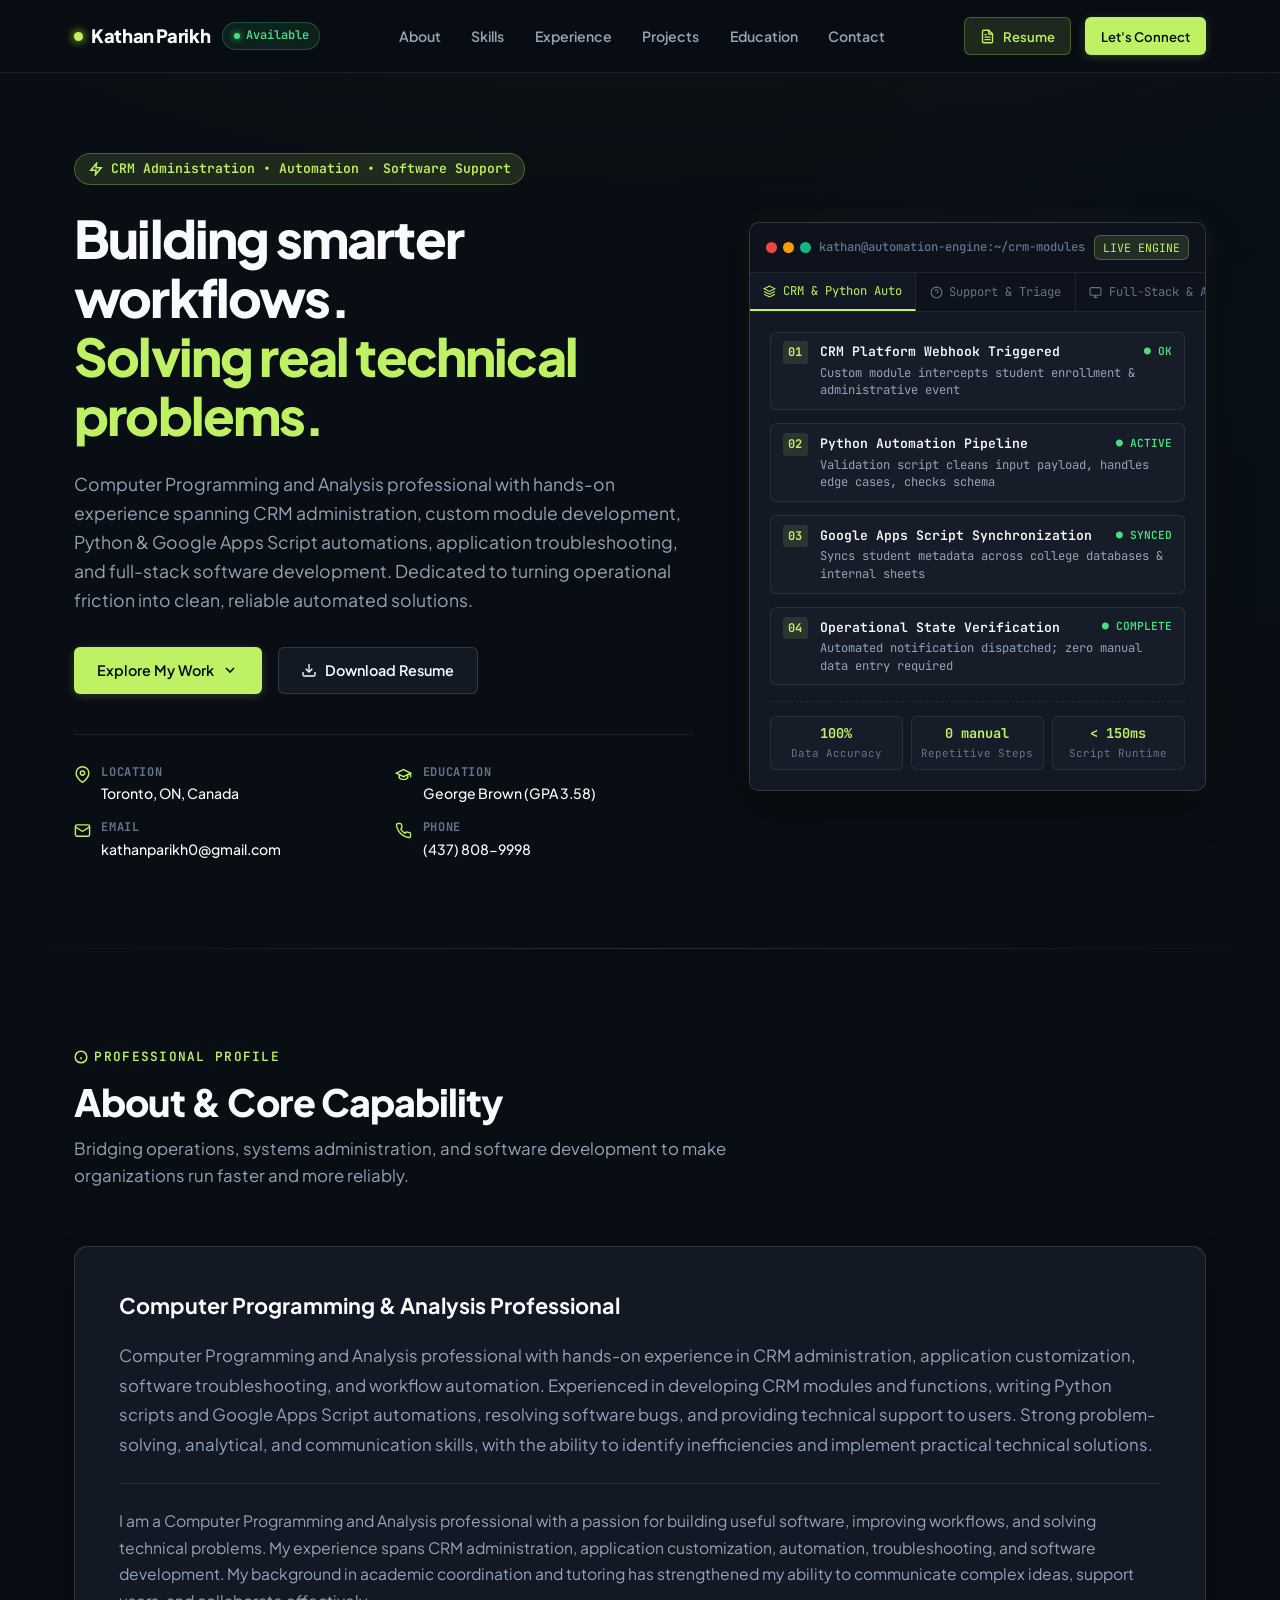
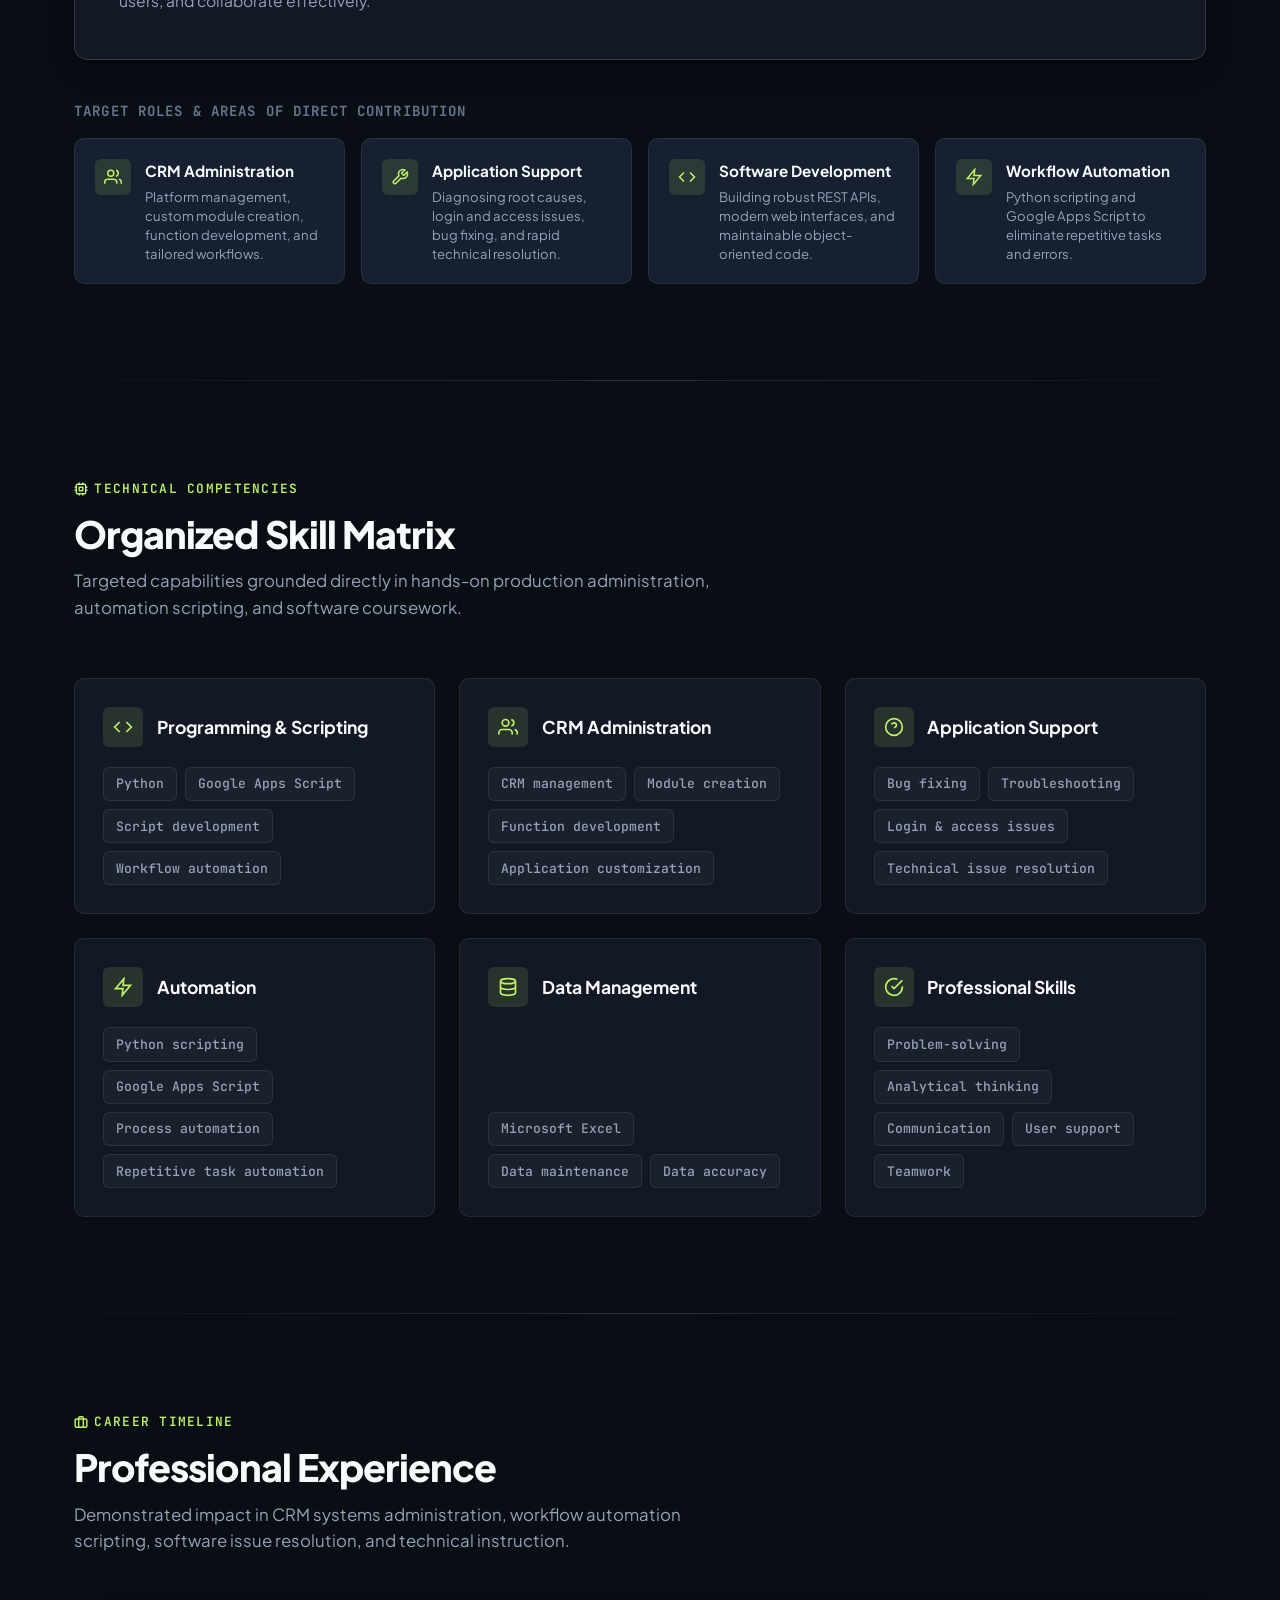
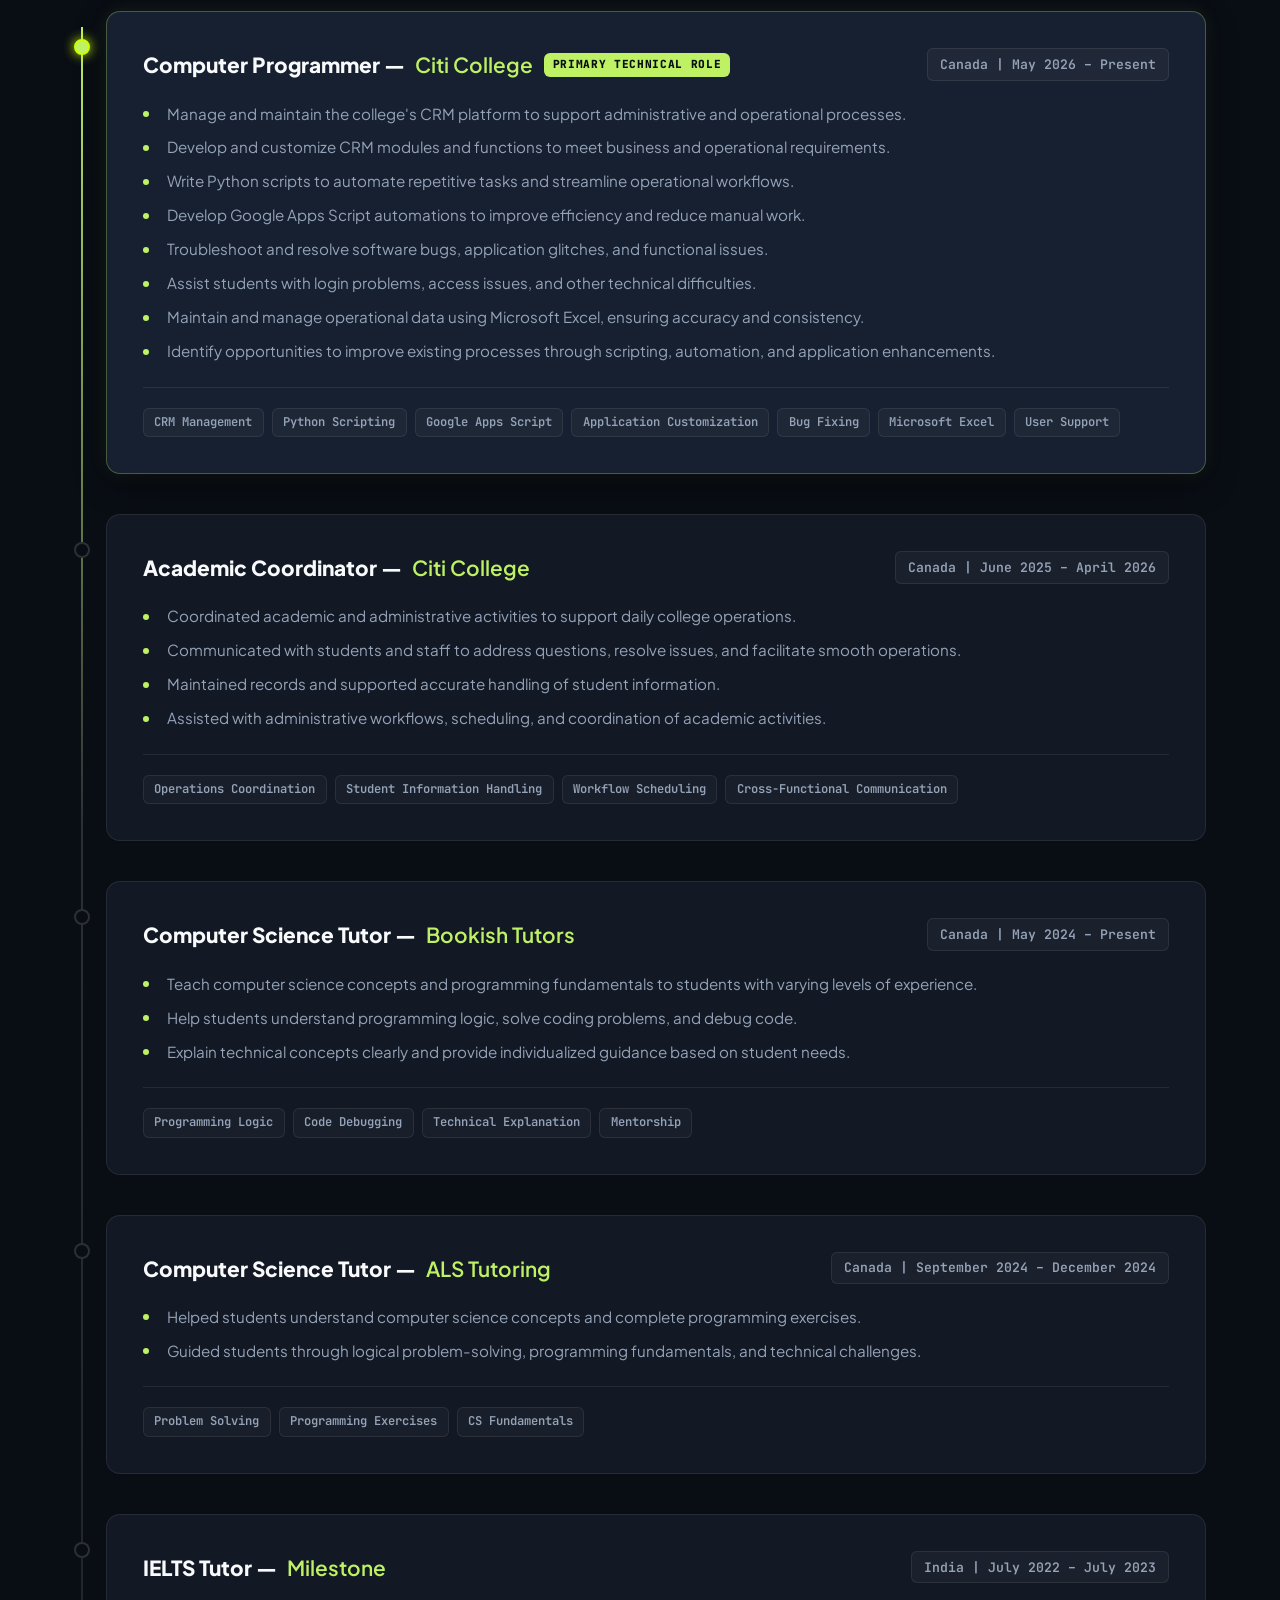
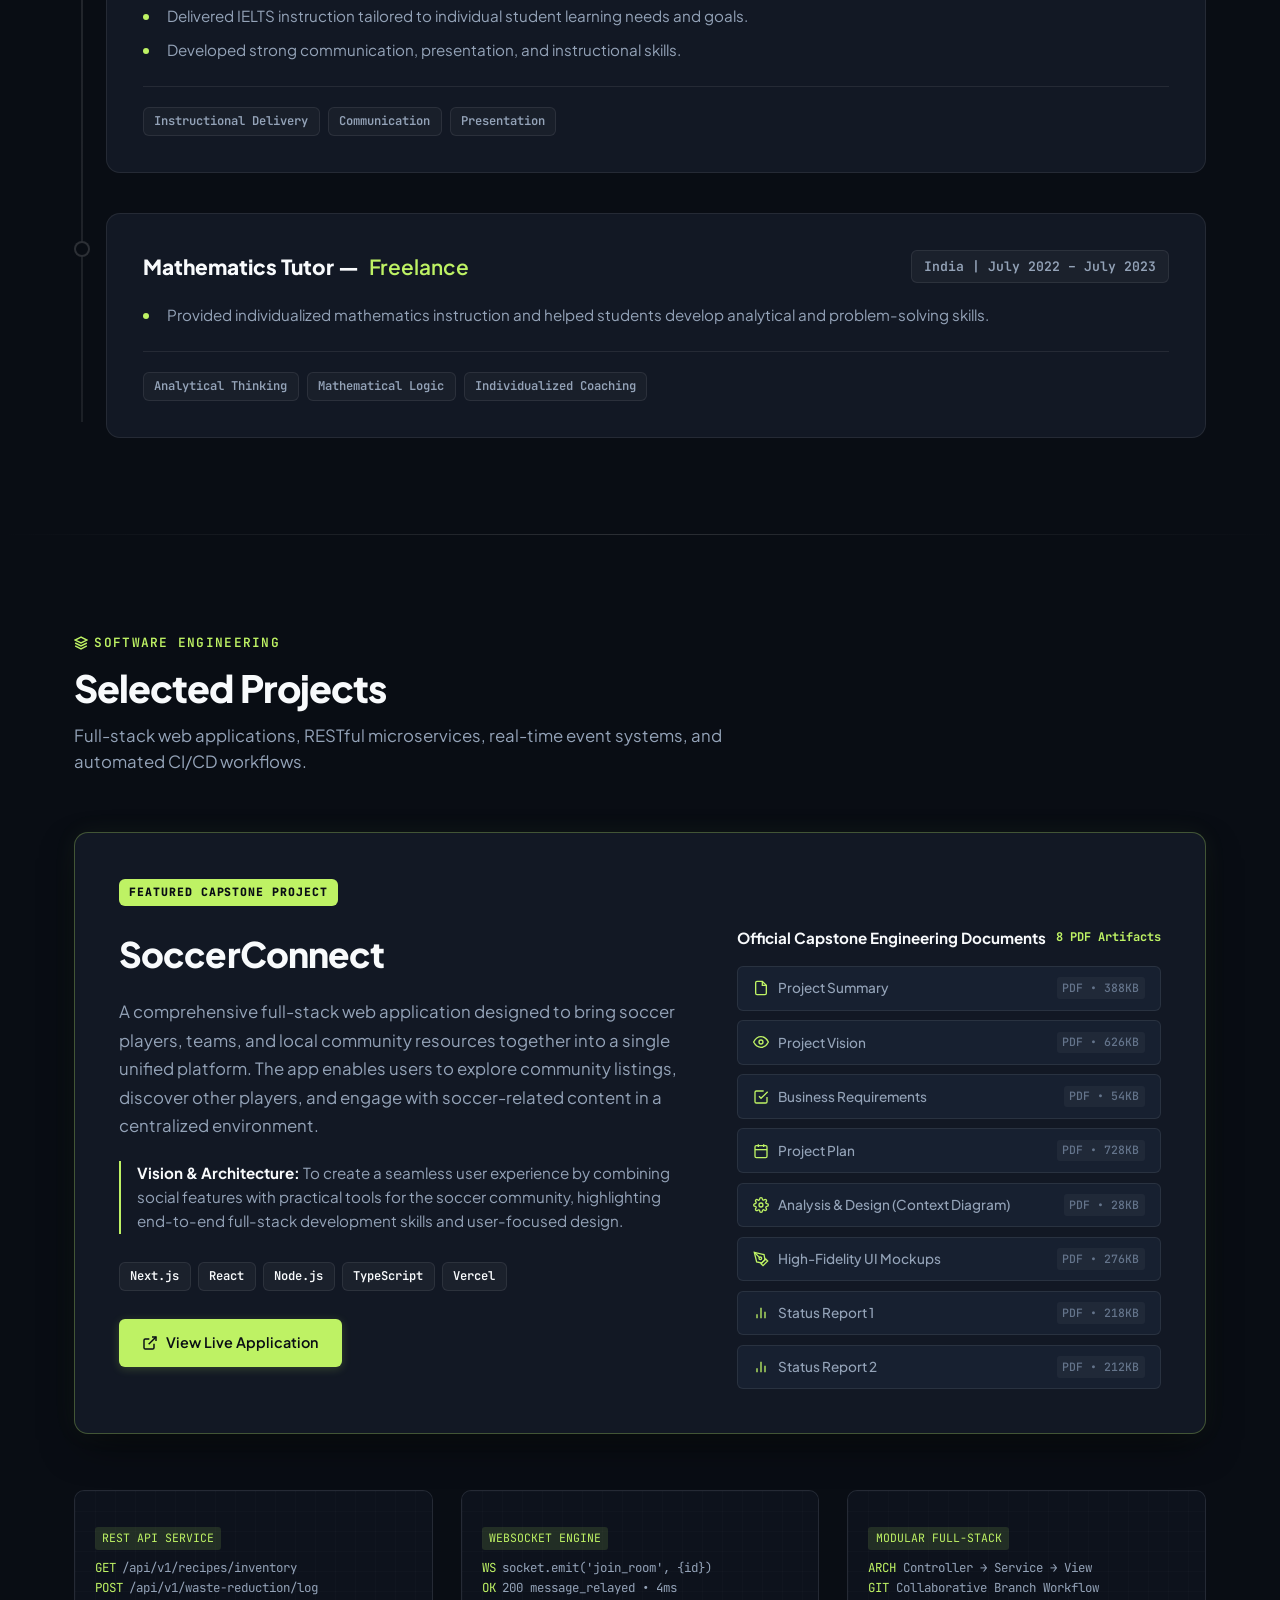
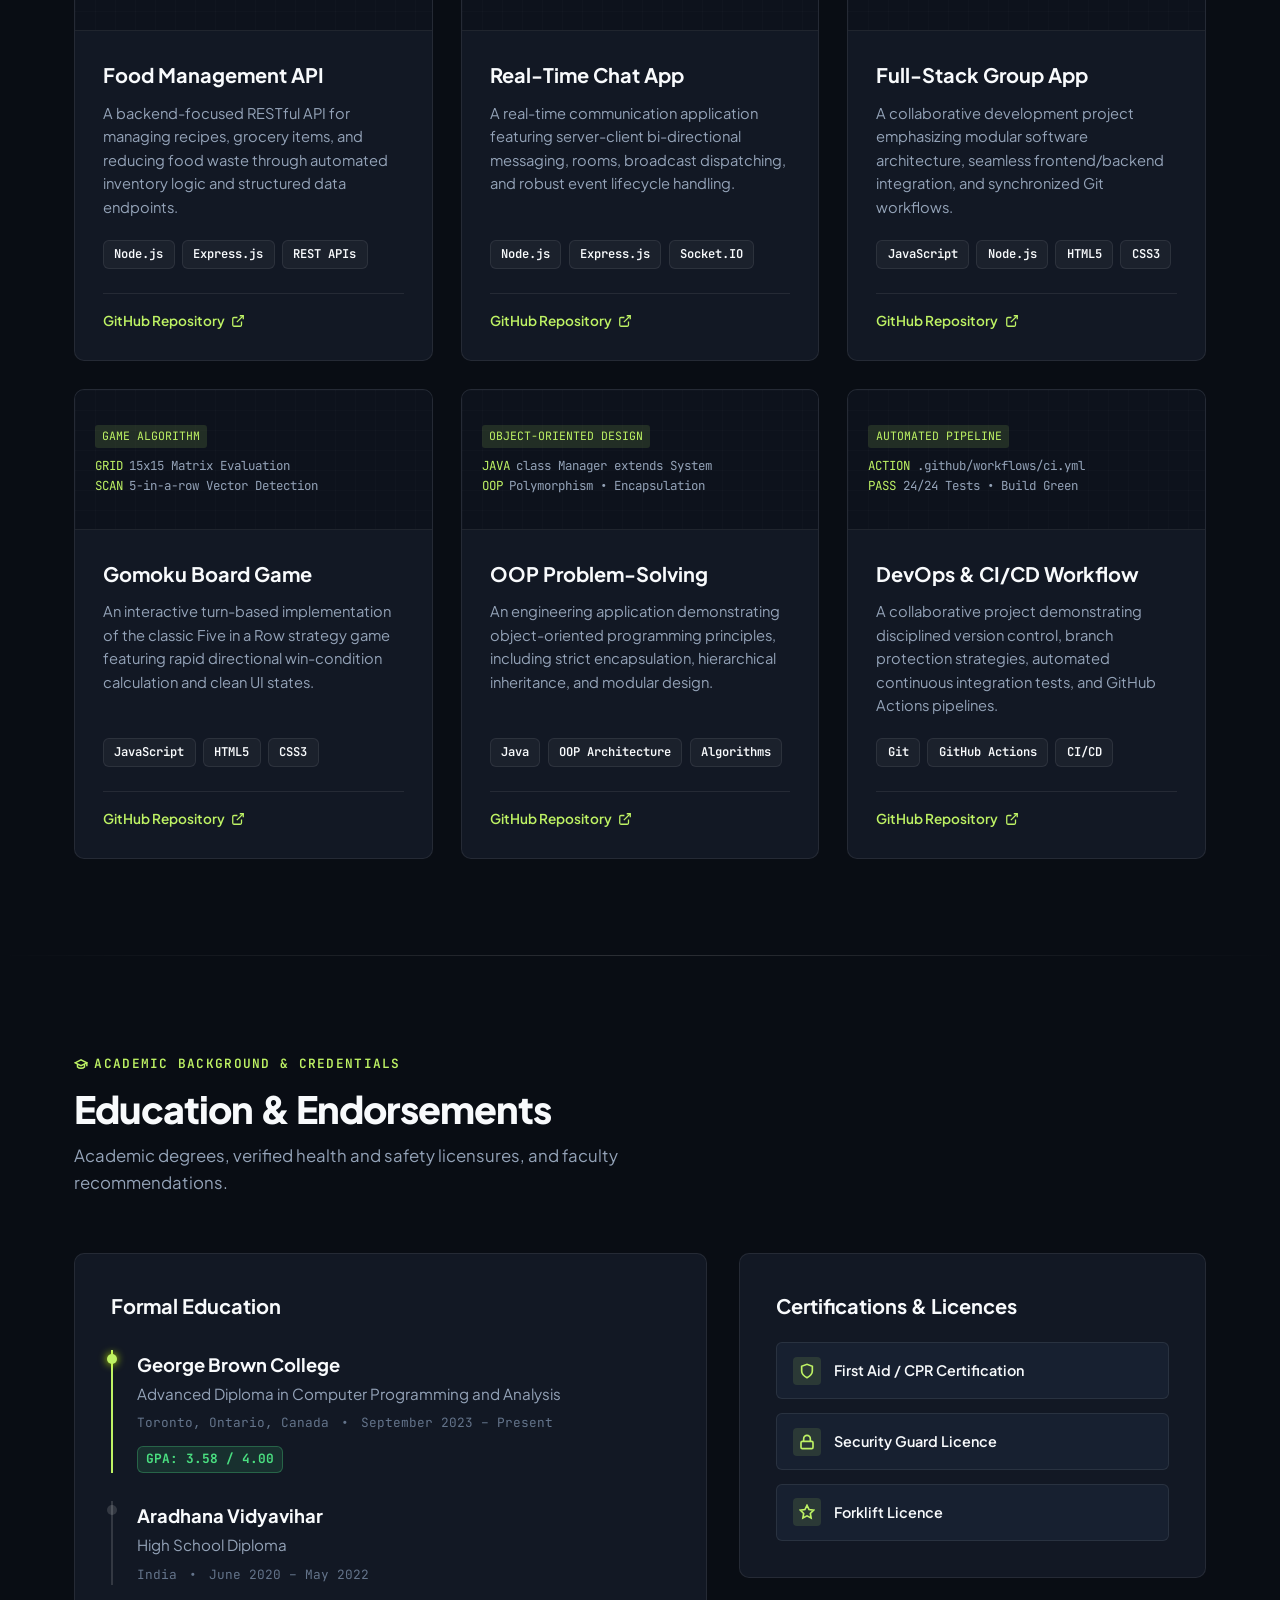
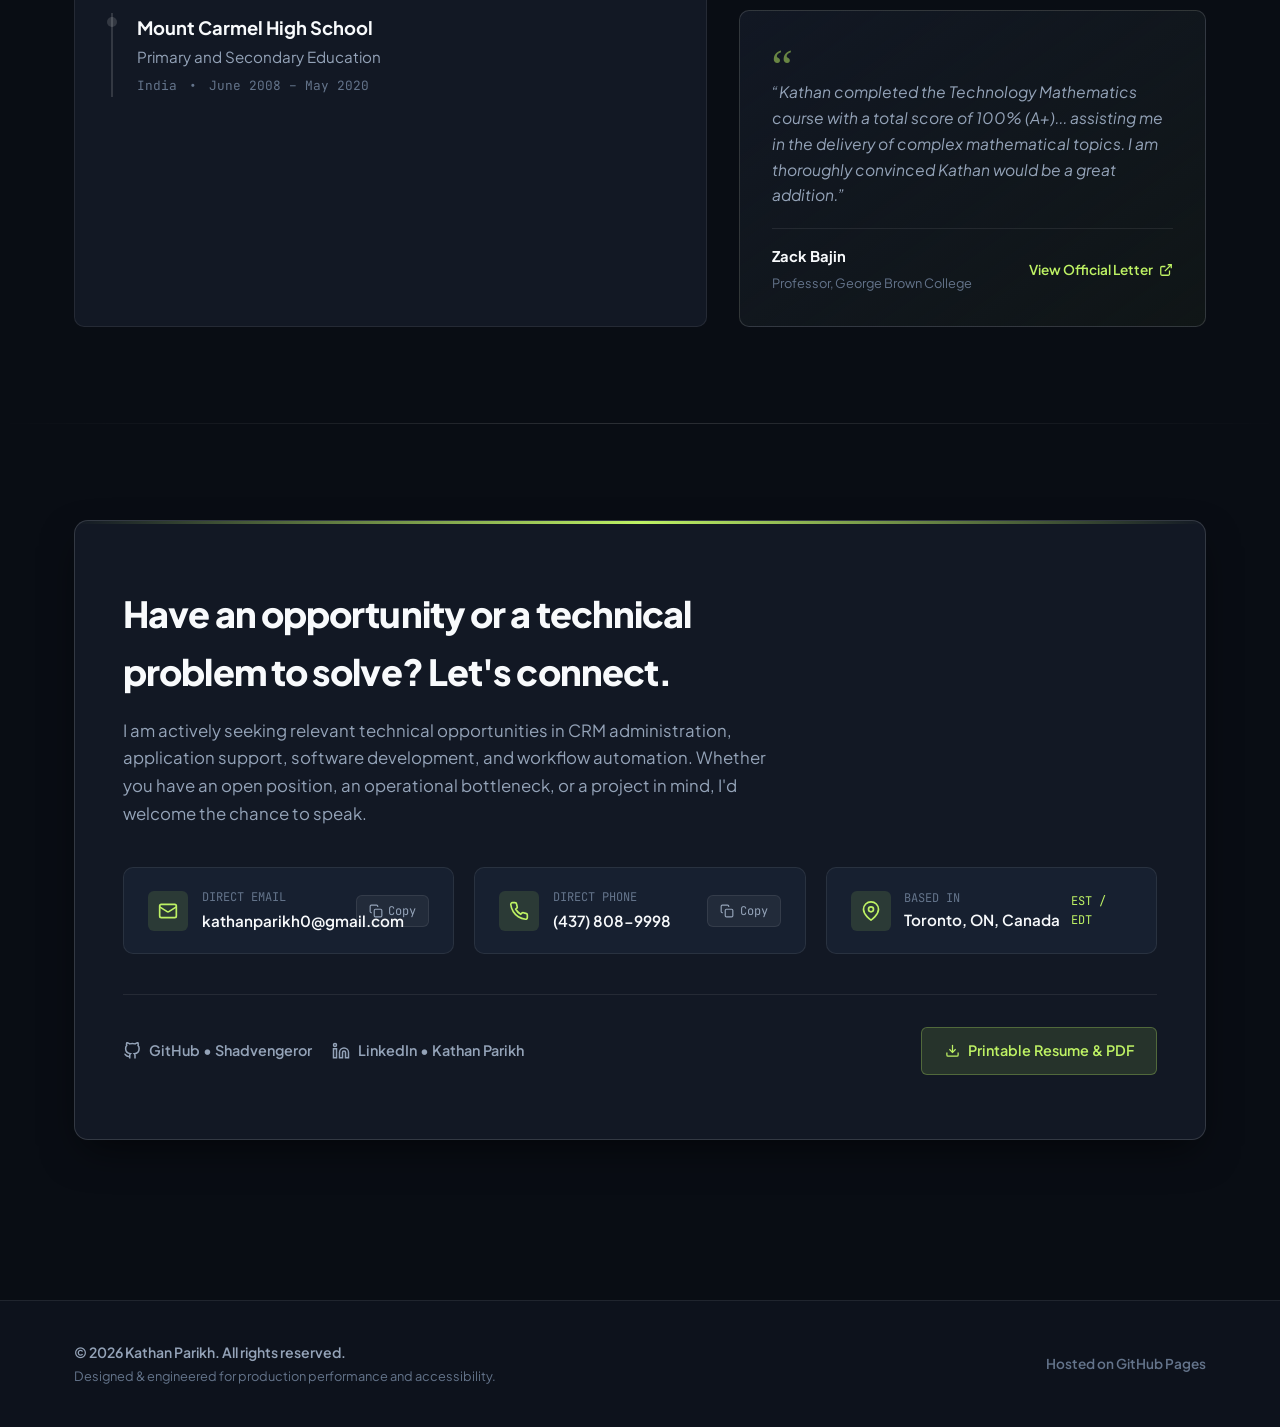
==== commit 2660726e: "Update index.html" ====
--- a/index.html
+++ b/index.html
@@ -453,7 +453,7 @@
                                         <span class="featured-role-badge">Primary Technical Role</span>
                                     </h3>
                                 </div>
-                                <span class="role-meta-badge">Canada | June 2026 – Present</span>
+                                <span class="role-meta-badge">Canada | May 2026 – Present</span>
                             </div>
 
                             <ul class="role-bullets">
